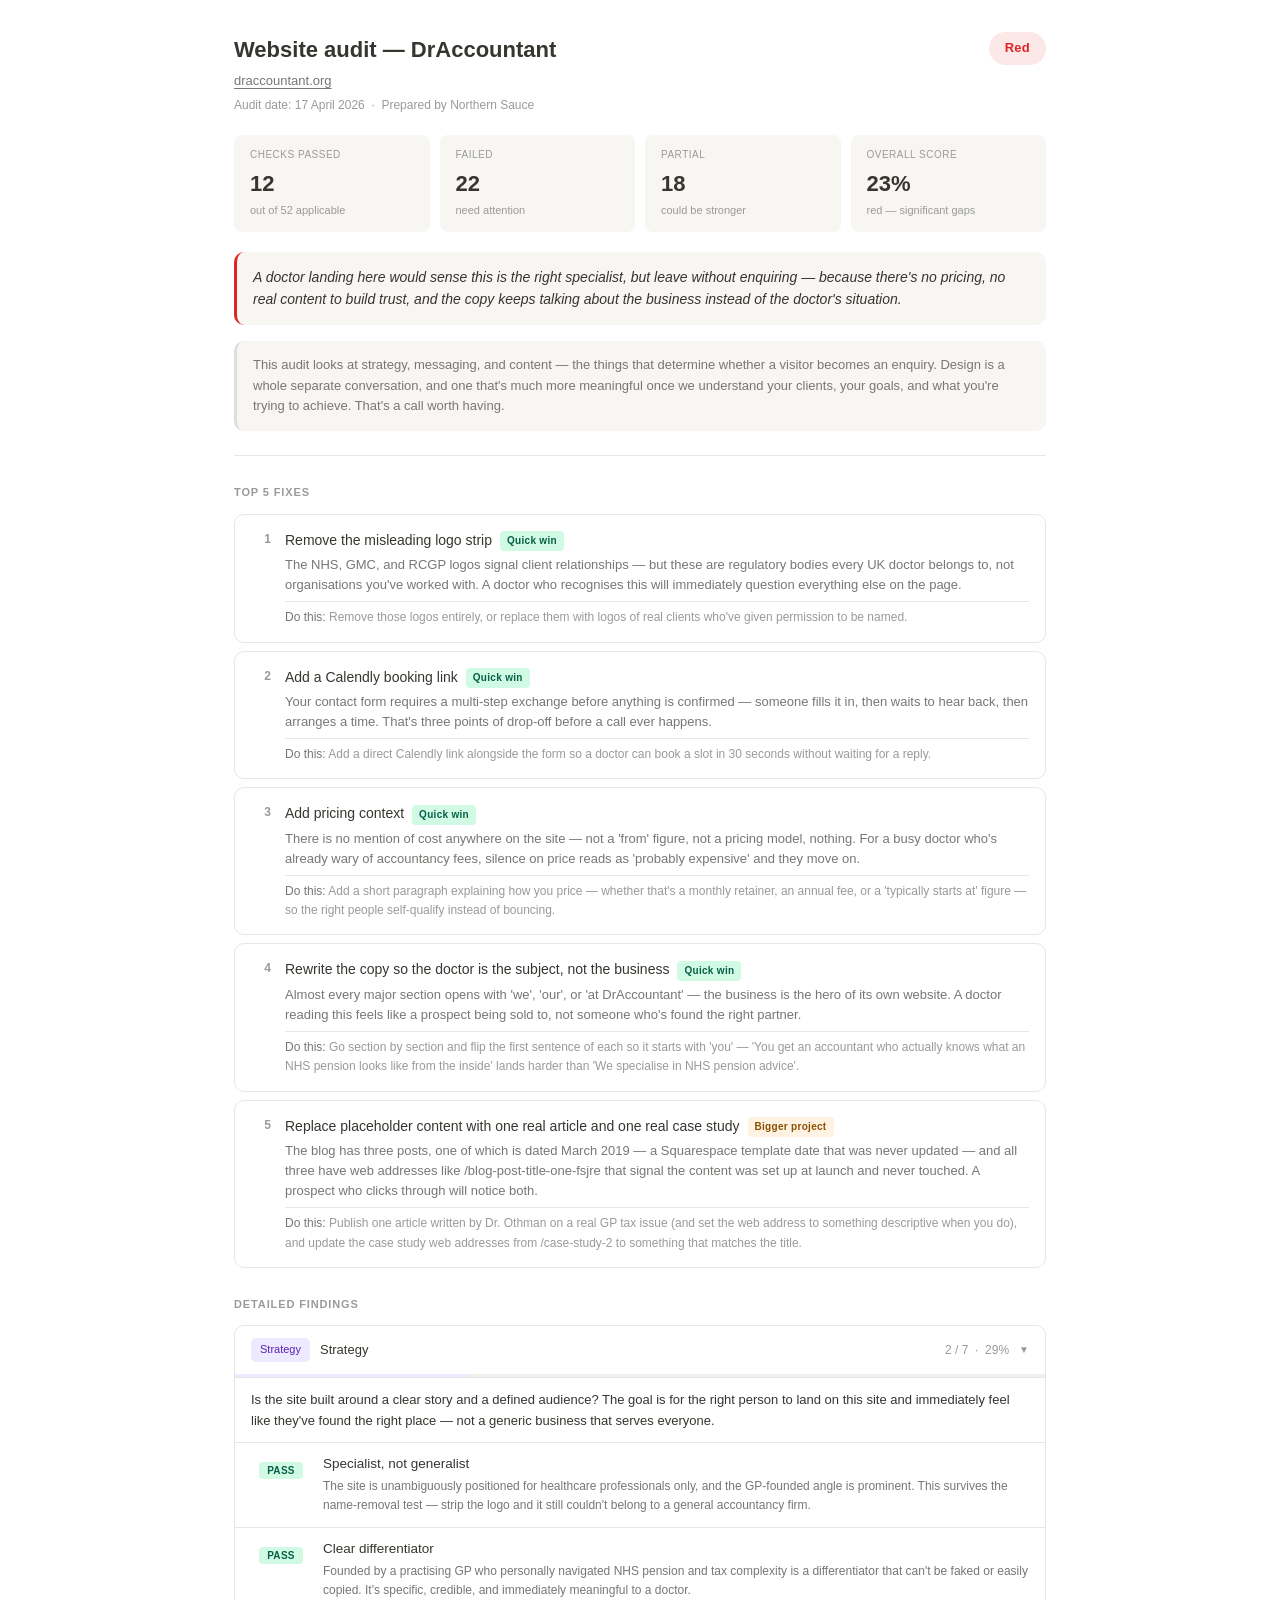
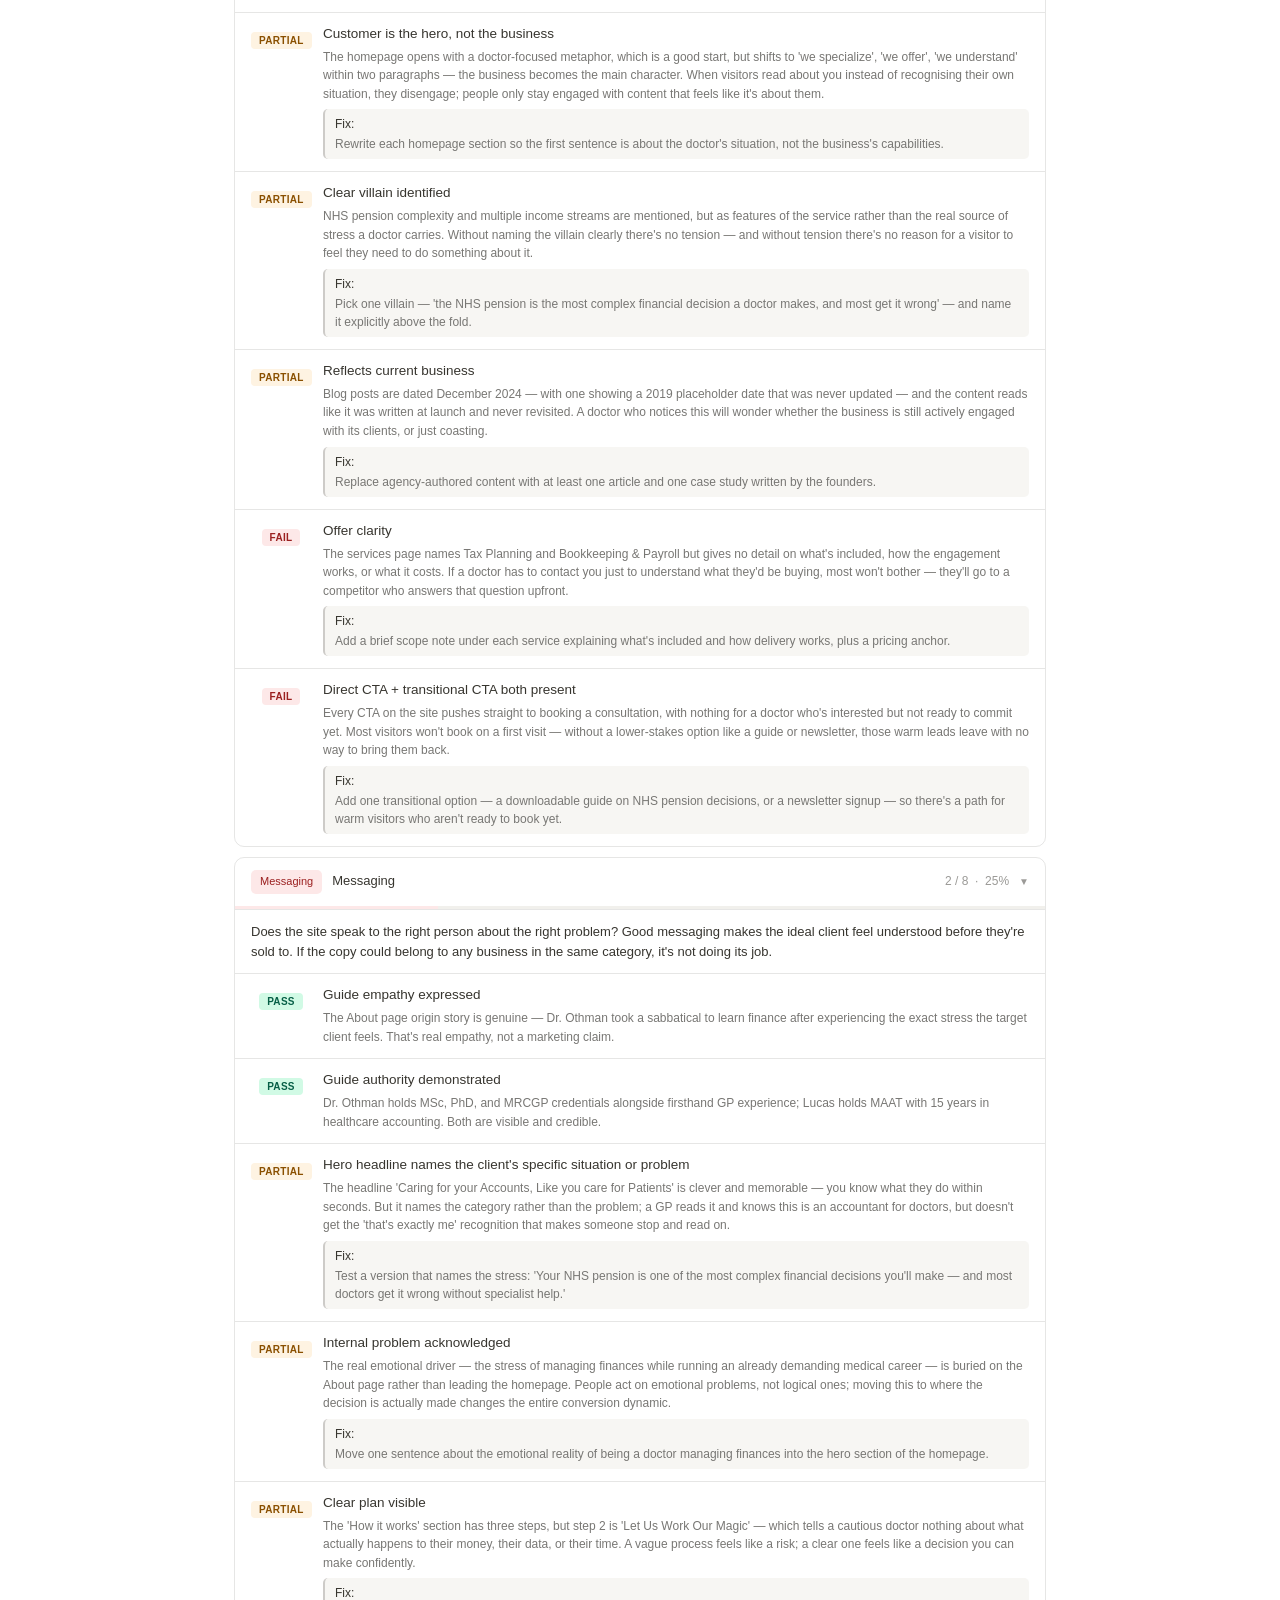
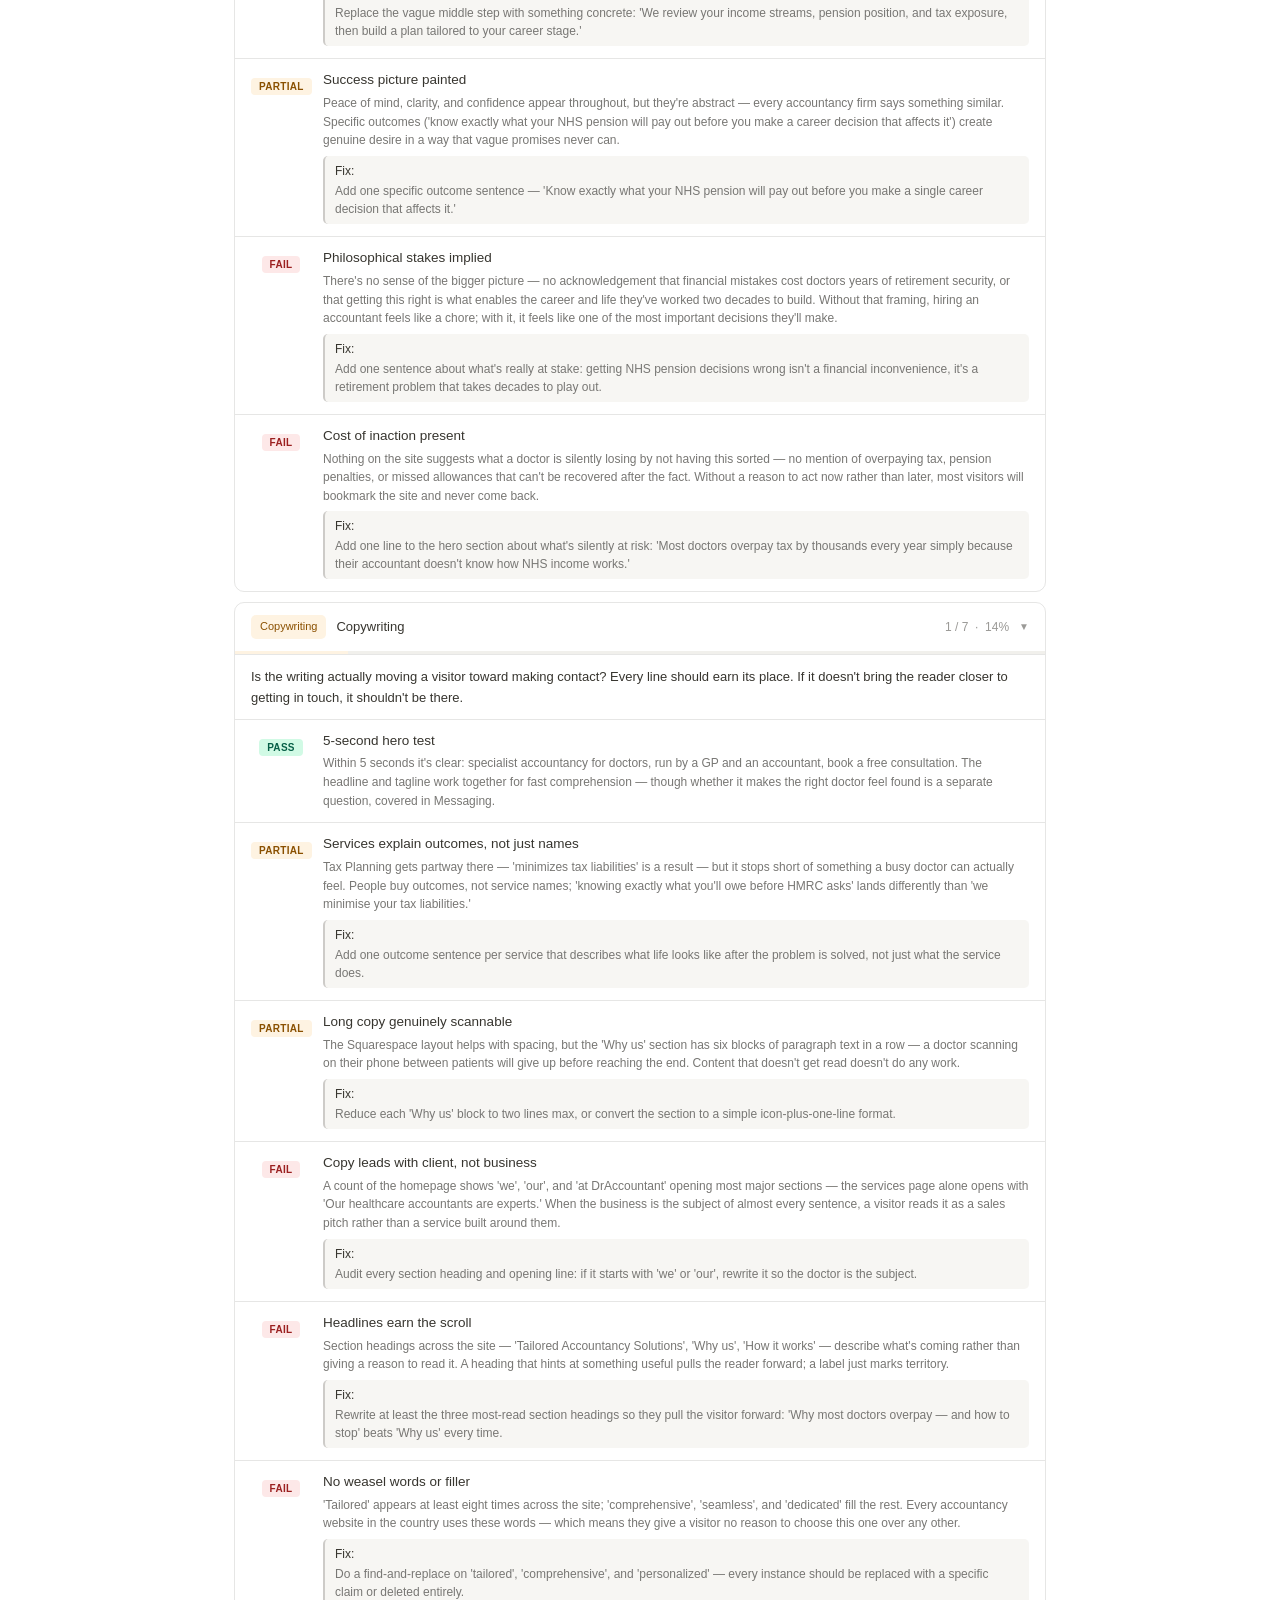
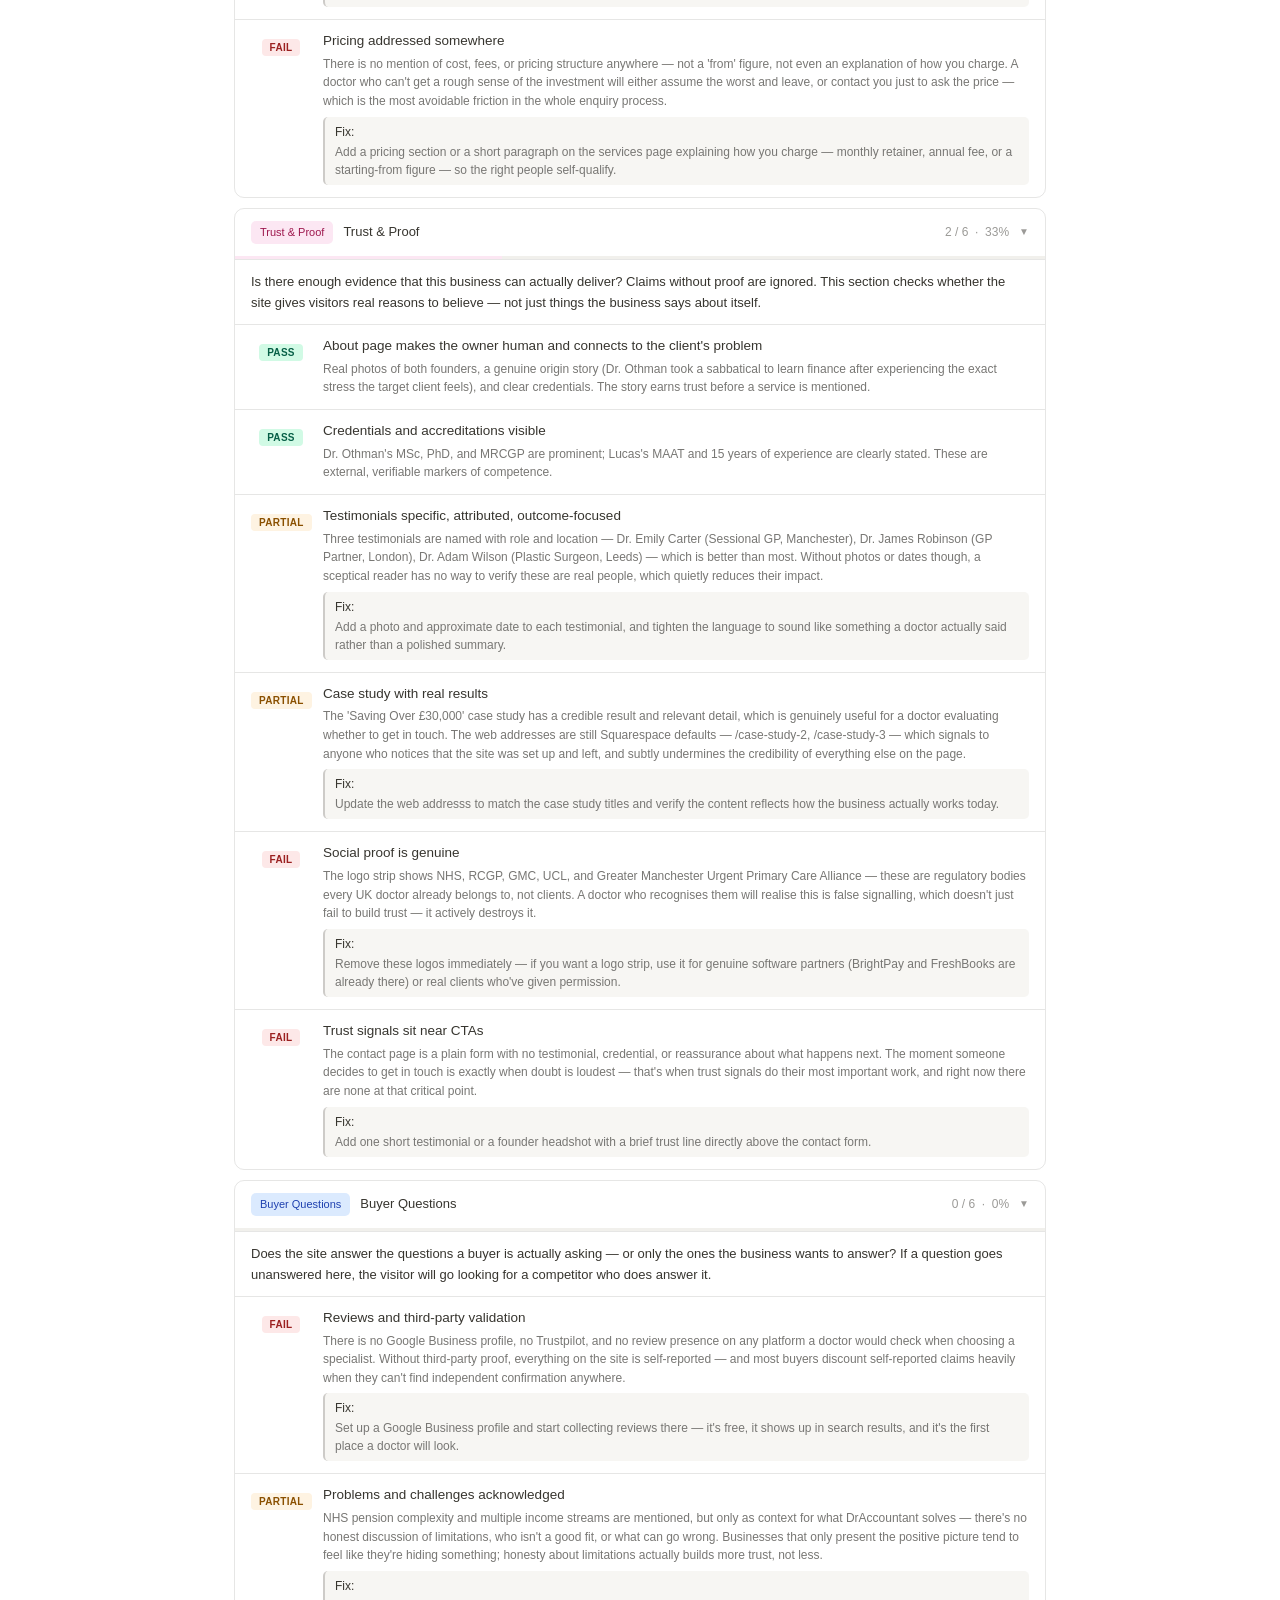
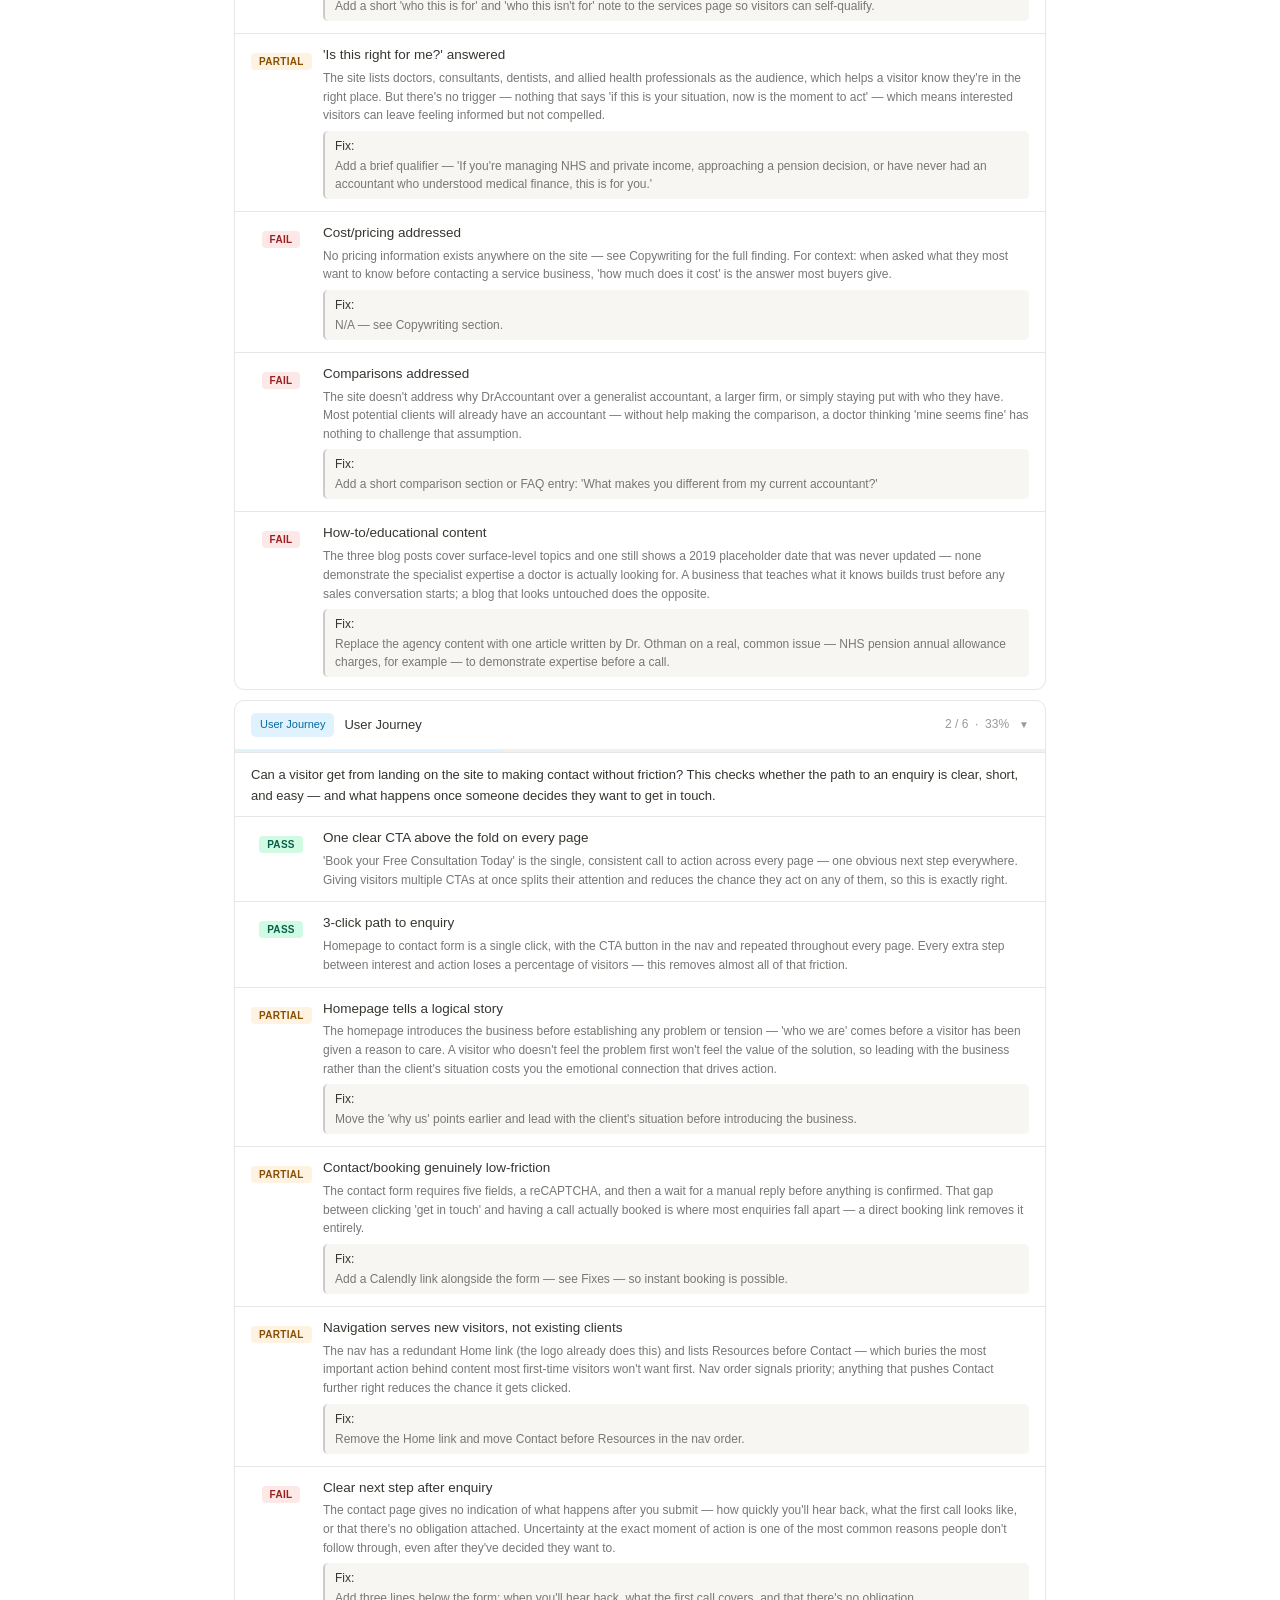
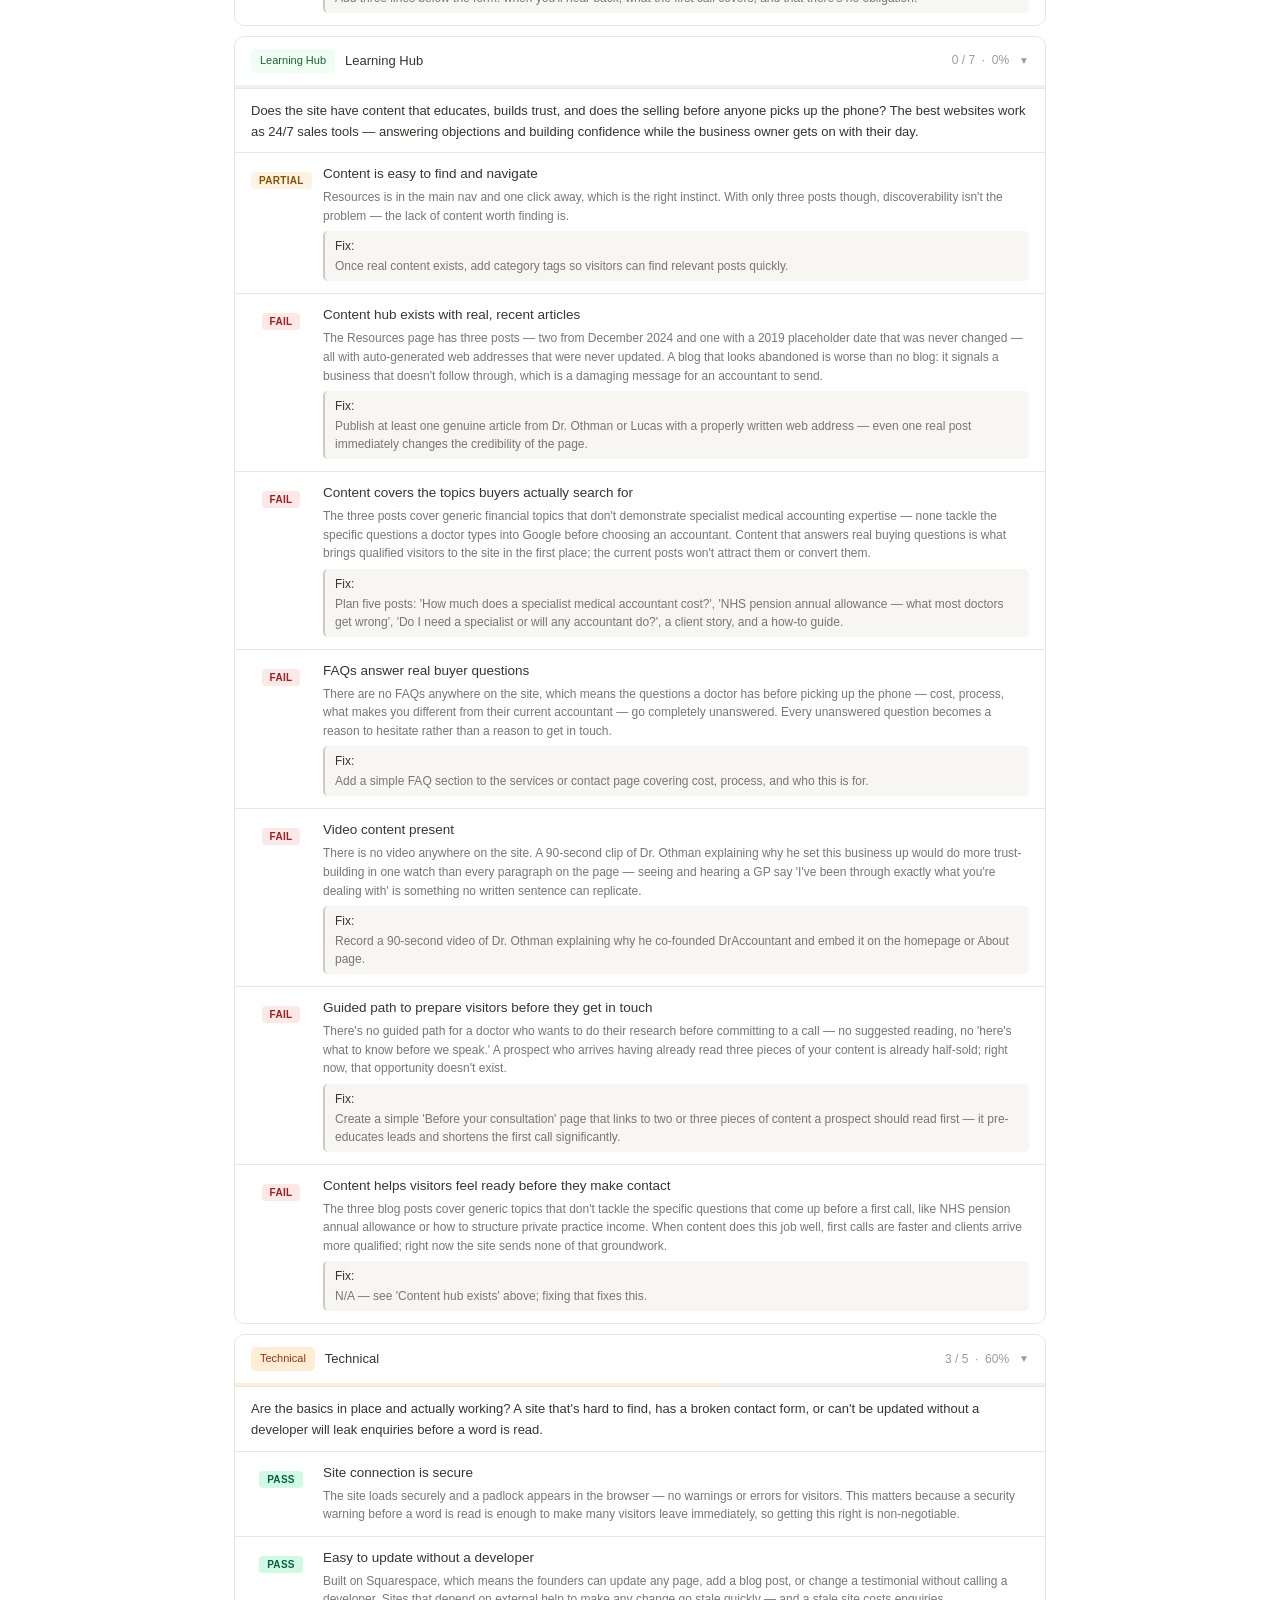
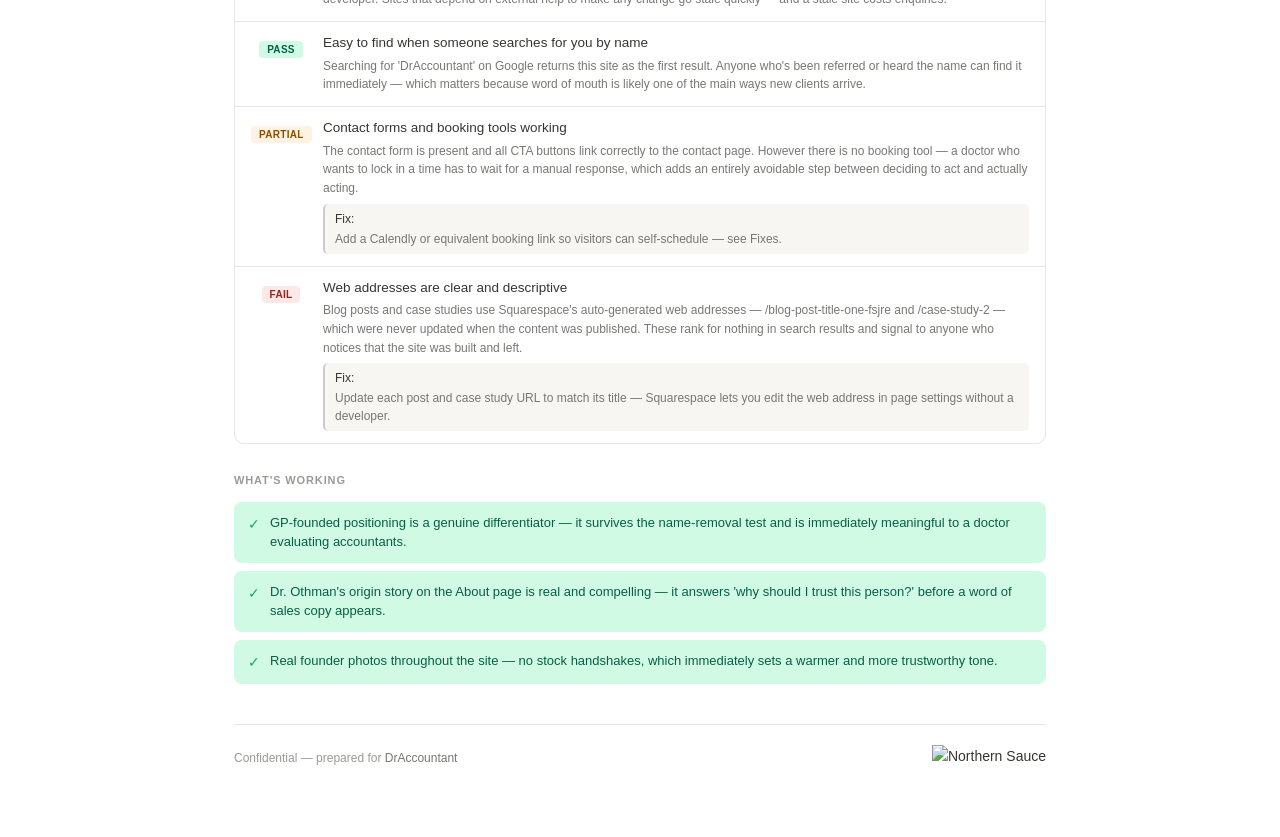
==== audits/dr-accountant-2026-04-17/report.html @ 25a368e6 "Update audit: DrAccountant — all findings now explain observation + why it matters" ====
<!DOCTYPE html>
<html lang="en">
<head>
<meta charset="UTF-8">
<meta name="viewport" content="width=device-width, initial-scale=1.0">
<title>Website audit — DrAccountant</title>
<link rel="stylesheet" href="../../assets/report.css">
</head>
<body>

<div class="report-header">
  <div class="report-meta">
    <div class="report-title-block">
      <h1>Website audit — DrAccountant</h1>
      <div class="report-url"><a href="https://draccountant.org" target="_blank">draccountant.org</a></div>
      <div class="report-date">Audit date: 17 April 2026 &nbsp;·&nbsp; Prepared by Northern Sauce</div>
    </div>
    <div class="rag-block">
      <span class="rag-pill rag-red">Red</span>
    </div>
  </div>
  <div class="score-row">
    <div class="score-card">
      <div class="score-label">Checks passed</div>
      <div class="score-val">12</div>
      <div class="score-sub">out of 52 applicable</div>
    </div>
    <div class="score-card">
      <div class="score-label">Failed</div>
      <div class="score-val">22</div>
      <div class="score-sub">need attention</div>
    </div>
    <div class="score-card">
      <div class="score-label">Partial</div>
      <div class="score-val">18</div>
      <div class="score-sub">could be stronger</div>
    </div>
    <div class="score-card">
      <div class="score-label">Overall score</div>
      <div class="score-val">23%</div>
      <div class="score-sub">red — significant gaps</div>
    </div>
  </div>
  <div class="verdict-block red">
    A doctor landing here would sense this is the right specialist, but leave without enquiring — because there's no pricing, no real content to build trust, and the copy keeps talking about the business instead of the doctor's situation.
  </div>
  <div class="scope-note">
    This audit looks at strategy, messaging, and content — the things that determine whether a visitor becomes an enquiry. Design is a whole separate conversation, and one that's much more meaningful once we understand your clients, your goals, and what you're trying to achieve. That's a call worth having.
  </div>
</div>

<div class="section-heading">Top 5 fixes</div>
<div class="fix-list">
  <div class="fix-item">
    <div class="fix-num">1</div>
    <div class="fix-body">
      <div class="fix-title">Remove the misleading logo strip<span class="fix-tag quick">Quick win</span></div>
      <div class="fix-detail">The NHS, GMC, and RCGP logos signal client relationships — but these are regulatory bodies every UK doctor belongs to, not organisations you've worked with. A doctor who recognises this will immediately question everything else on the page.</div>
      <div class="fix-action"><strong>Do this:</strong> Remove those logos entirely, or replace them with logos of real clients who've given permission to be named.</div>
    </div>
  </div>
  <div class="fix-item">
    <div class="fix-num">2</div>
    <div class="fix-body">
      <div class="fix-title">Add a Calendly booking link<span class="fix-tag quick">Quick win</span></div>
      <div class="fix-detail">Your contact form requires a multi-step exchange before anything is confirmed — someone fills it in, then waits to hear back, then arranges a time. That's three points of drop-off before a call ever happens.</div>
      <div class="fix-action"><strong>Do this:</strong> Add a direct Calendly link alongside the form so a doctor can book a slot in 30 seconds without waiting for a reply.</div>
    </div>
  </div>
  <div class="fix-item">
    <div class="fix-num">3</div>
    <div class="fix-body">
      <div class="fix-title">Add pricing context<span class="fix-tag quick">Quick win</span></div>
      <div class="fix-detail">There is no mention of cost anywhere on the site — not a 'from' figure, not a pricing model, nothing. For a busy doctor who's already wary of accountancy fees, silence on price reads as 'probably expensive' and they move on.</div>
      <div class="fix-action"><strong>Do this:</strong> Add a short paragraph explaining how you price — whether that's a monthly retainer, an annual fee, or a 'typically starts at' figure — so the right people self-qualify instead of bouncing.</div>
    </div>
  </div>
  <div class="fix-item">
    <div class="fix-num">4</div>
    <div class="fix-body">
      <div class="fix-title">Rewrite the copy so the doctor is the subject, not the business<span class="fix-tag quick">Quick win</span></div>
      <div class="fix-detail">Almost every major section opens with 'we', 'our', or 'at DrAccountant' — the business is the hero of its own website. A doctor reading this feels like a prospect being sold to, not someone who's found the right partner.</div>
      <div class="fix-action"><strong>Do this:</strong> Go section by section and flip the first sentence of each so it starts with 'you' — 'You get an accountant who actually knows what an NHS pension looks like from the inside' lands harder than 'We specialise in NHS pension advice'.</div>
    </div>
  </div>
  <div class="fix-item">
    <div class="fix-num">5</div>
    <div class="fix-body">
      <div class="fix-title">Replace placeholder content with one real article and one real case study<span class="fix-tag project">Bigger project</span></div>
      <div class="fix-detail">The blog has three posts, one of which is dated March 2019 — a Squarespace template date that was never updated — and all three have web addresses like /blog-post-title-one-fsjre that signal the content was set up at launch and never touched. A prospect who clicks through will notice both.</div>
      <div class="fix-action"><strong>Do this:</strong> Publish one article written by Dr. Othman on a real GP tax issue (and set the web address to something descriptive when you do), and update the case study web addresses from /case-study-2 to something that matches the title.</div>
    </div>
  </div>
</div>

<div class="section-heading">Detailed findings</div>

<div class="audit-section">
  <div class="audit-sec-head" onclick="toggleSec('s1')">
    <span class="sec-badge b-strategy">Strategy</span>
    <h2>Strategy</h2>
    <span class="sec-score">2 / 7 &nbsp;·&nbsp; 29%</span>
    <span class="chev" id="chev-s1">▼</span>
  </div>
  <div class="sec-prog-wrap"><div class="sec-prog-bar b-strategy" style="width:29%"></div></div>
  <div class="findings-list" id="body-s1">
  <div class="sec-desc">Is the site built around a clear story and a defined audience? The goal is for the right person to land on this site and immediately feel like they've found the right place — not a generic business that serves everyone.</div>
    <div class="finding">
      <div class="verdict-dot"><span class="verdict-tag v-pass">PASS</span></div>
      <div class="finding-body">
        <div class="finding-check">Specialist, not generalist</div>
        <div class="finding-note">The site is unambiguously positioned for healthcare professionals only, and the GP-founded angle is prominent. This survives the name-removal test — strip the logo and it still couldn't belong to a general accountancy firm.</div>
      </div>
    </div>
    <div class="finding">
      <div class="verdict-dot"><span class="verdict-tag v-pass">PASS</span></div>
      <div class="finding-body">
        <div class="finding-check">Clear differentiator</div>
        <div class="finding-note">Founded by a practising GP who personally navigated NHS pension and tax complexity is a differentiator that can't be faked or easily copied. It's specific, credible, and immediately meaningful to a doctor.</div>
      </div>
    </div>
    <div class="finding">
      <div class="verdict-dot"><span class="verdict-tag v-partial">PARTIAL</span></div>
      <div class="finding-body">
        <div class="finding-check">Customer is the hero, not the business</div>
        <div class="finding-note">The homepage opens with a doctor-focused metaphor, which is a good start, but shifts to 'we specialize', 'we offer', 'we understand' within two paragraphs — the business becomes the main character. When visitors read about you instead of recognising their own situation, they disengage; people only stay engaged with content that feels like it's about them.</div>
      <div class="finding-rec"><strong>Fix:</strong> Rewrite each homepage section so the first sentence is about the doctor's situation, not the business's capabilities.</div>
      </div>
    </div>
    <div class="finding">
      <div class="verdict-dot"><span class="verdict-tag v-partial">PARTIAL</span></div>
      <div class="finding-body">
        <div class="finding-check">Clear villain identified</div>
        <div class="finding-note">NHS pension complexity and multiple income streams are mentioned, but as features of the service rather than the real source of stress a doctor carries. Without naming the villain clearly there's no tension — and without tension there's no reason for a visitor to feel they need to do something about it.</div>
      <div class="finding-rec"><strong>Fix:</strong> Pick one villain — 'the NHS pension is the most complex financial decision a doctor makes, and most get it wrong' — and name it explicitly above the fold.</div>
      </div>
    </div>
    <div class="finding">
      <div class="verdict-dot"><span class="verdict-tag v-partial">PARTIAL</span></div>
      <div class="finding-body">
        <div class="finding-check">Reflects current business</div>
        <div class="finding-note">Blog posts are dated December 2024 — with one showing a 2019 placeholder date that was never updated — and the content reads like it was written at launch and never revisited. A doctor who notices this will wonder whether the business is still actively engaged with its clients, or just coasting.</div>
      <div class="finding-rec"><strong>Fix:</strong> Replace agency-authored content with at least one article and one case study written by the founders.</div>
      </div>
    </div>
    <div class="finding">
      <div class="verdict-dot"><span class="verdict-tag v-fail">FAIL</span></div>
      <div class="finding-body">
        <div class="finding-check">Offer clarity</div>
        <div class="finding-note">The services page names Tax Planning and Bookkeeping &amp; Payroll but gives no detail on what's included, how the engagement works, or what it costs. If a doctor has to contact you just to understand what they'd be buying, most won't bother — they'll go to a competitor who answers that question upfront.</div>
      <div class="finding-rec"><strong>Fix:</strong> Add a brief scope note under each service explaining what's included and how delivery works, plus a pricing anchor.</div>
      </div>
    </div>
    <div class="finding">
      <div class="verdict-dot"><span class="verdict-tag v-fail">FAIL</span></div>
      <div class="finding-body">
        <div class="finding-check">Direct CTA + transitional CTA both present</div>
        <div class="finding-note">Every CTA on the site pushes straight to booking a consultation, with nothing for a doctor who's interested but not ready to commit yet. Most visitors won't book on a first visit — without a lower-stakes option like a guide or newsletter, those warm leads leave with no way to bring them back.</div>
      <div class="finding-rec"><strong>Fix:</strong> Add one transitional option — a downloadable guide on NHS pension decisions, or a newsletter signup — so there's a path for warm visitors who aren't ready to book yet.</div>
      </div>
    </div>
  </div>
</div>

<div class="audit-section">
  <div class="audit-sec-head" onclick="toggleSec('s2')">
    <span class="sec-badge b-messaging">Messaging</span>
    <h2>Messaging</h2>
    <span class="sec-score">2 / 8 &nbsp;·&nbsp; 25%</span>
    <span class="chev" id="chev-s2">▼</span>
  </div>
  <div class="sec-prog-wrap"><div class="sec-prog-bar b-messaging" style="width:25%"></div></div>
  <div class="findings-list" id="body-s2">
  <div class="sec-desc">Does the site speak to the right person about the right problem? Good messaging makes the ideal client feel understood before they're sold to. If the copy could belong to any business in the same category, it's not doing its job.</div>
    <div class="finding">
      <div class="verdict-dot"><span class="verdict-tag v-pass">PASS</span></div>
      <div class="finding-body">
        <div class="finding-check">Guide empathy expressed</div>
        <div class="finding-note">The About page origin story is genuine — Dr. Othman took a sabbatical to learn finance after experiencing the exact stress the target client feels. That's real empathy, not a marketing claim.</div>
      </div>
    </div>
    <div class="finding">
      <div class="verdict-dot"><span class="verdict-tag v-pass">PASS</span></div>
      <div class="finding-body">
        <div class="finding-check">Guide authority demonstrated</div>
        <div class="finding-note">Dr. Othman holds MSc, PhD, and MRCGP credentials alongside firsthand GP experience; Lucas holds MAAT with 15 years in healthcare accounting. Both are visible and credible.</div>
      </div>
    </div>
    <div class="finding">
      <div class="verdict-dot"><span class="verdict-tag v-partial">PARTIAL</span></div>
      <div class="finding-body">
        <div class="finding-check">Hero headline names the client's specific situation or problem</div>
        <div class="finding-note">The headline 'Caring for your Accounts, Like you care for Patients' is clever and memorable — you know what they do within seconds. But it names the category rather than the problem; a GP reads it and knows this is an accountant for doctors, but doesn't get the 'that's exactly me' recognition that makes someone stop and read on.</div>
      <div class="finding-rec"><strong>Fix:</strong> Test a version that names the stress: 'Your NHS pension is one of the most complex financial decisions you'll make — and most doctors get it wrong without specialist help.'</div>
      </div>
    </div>
    <div class="finding">
      <div class="verdict-dot"><span class="verdict-tag v-partial">PARTIAL</span></div>
      <div class="finding-body">
        <div class="finding-check">Internal problem acknowledged</div>
        <div class="finding-note">The real emotional driver — the stress of managing finances while running an already demanding medical career — is buried on the About page rather than leading the homepage. People act on emotional problems, not logical ones; moving this to where the decision is actually made changes the entire conversion dynamic.</div>
      <div class="finding-rec"><strong>Fix:</strong> Move one sentence about the emotional reality of being a doctor managing finances into the hero section of the homepage.</div>
      </div>
    </div>
    <div class="finding">
      <div class="verdict-dot"><span class="verdict-tag v-partial">PARTIAL</span></div>
      <div class="finding-body">
        <div class="finding-check">Clear plan visible</div>
        <div class="finding-note">The 'How it works' section has three steps, but step 2 is 'Let Us Work Our Magic' — which tells a cautious doctor nothing about what actually happens to their money, their data, or their time. A vague process feels like a risk; a clear one feels like a decision you can make confidently.</div>
      <div class="finding-rec"><strong>Fix:</strong> Replace the vague middle step with something concrete: 'We review your income streams, pension position, and tax exposure, then build a plan tailored to your career stage.'</div>
      </div>
    </div>
    <div class="finding">
      <div class="verdict-dot"><span class="verdict-tag v-partial">PARTIAL</span></div>
      <div class="finding-body">
        <div class="finding-check">Success picture painted</div>
        <div class="finding-note">Peace of mind, clarity, and confidence appear throughout, but they're abstract — every accountancy firm says something similar. Specific outcomes ('know exactly what your NHS pension will pay out before you make a career decision that affects it') create genuine desire in a way that vague promises never can.</div>
      <div class="finding-rec"><strong>Fix:</strong> Add one specific outcome sentence — 'Know exactly what your NHS pension will pay out before you make a single career decision that affects it.'</div>
      </div>
    </div>
    <div class="finding">
      <div class="verdict-dot"><span class="verdict-tag v-fail">FAIL</span></div>
      <div class="finding-body">
        <div class="finding-check">Philosophical stakes implied</div>
        <div class="finding-note">There's no sense of the bigger picture — no acknowledgement that financial mistakes cost doctors years of retirement security, or that getting this right is what enables the career and life they've worked two decades to build. Without that framing, hiring an accountant feels like a chore; with it, it feels like one of the most important decisions they'll make.</div>
      <div class="finding-rec"><strong>Fix:</strong> Add one sentence about what's really at stake: getting NHS pension decisions wrong isn't a financial inconvenience, it's a retirement problem that takes decades to play out.</div>
      </div>
    </div>
    <div class="finding">
      <div class="verdict-dot"><span class="verdict-tag v-fail">FAIL</span></div>
      <div class="finding-body">
        <div class="finding-check">Cost of inaction present</div>
        <div class="finding-note">Nothing on the site suggests what a doctor is silently losing by not having this sorted — no mention of overpaying tax, pension penalties, or missed allowances that can't be recovered after the fact. Without a reason to act now rather than later, most visitors will bookmark the site and never come back.</div>
      <div class="finding-rec"><strong>Fix:</strong> Add one line to the hero section about what's silently at risk: 'Most doctors overpay tax by thousands every year simply because their accountant doesn't know how NHS income works.'</div>
      </div>
    </div>
  </div>
</div>

<div class="audit-section">
  <div class="audit-sec-head" onclick="toggleSec('s3')">
    <span class="sec-badge b-copy">Copywriting</span>
    <h2>Copywriting</h2>
    <span class="sec-score">1 / 7 &nbsp;·&nbsp; 14%</span>
    <span class="chev" id="chev-s3">▼</span>
  </div>
  <div class="sec-prog-wrap"><div class="sec-prog-bar b-copy" style="width:14%"></div></div>
  <div class="findings-list" id="body-s3">
  <div class="sec-desc">Is the writing actually moving a visitor toward making contact? Every line should earn its place. If it doesn't bring the reader closer to getting in touch, it shouldn't be there.</div>
    <div class="finding">
      <div class="verdict-dot"><span class="verdict-tag v-pass">PASS</span></div>
      <div class="finding-body">
        <div class="finding-check">5-second hero test</div>
        <div class="finding-note">Within 5 seconds it's clear: specialist accountancy for doctors, run by a GP and an accountant, book a free consultation. The headline and tagline work together for fast comprehension — though whether it makes the right doctor feel found is a separate question, covered in Messaging.</div>
      </div>
    </div>
    <div class="finding">
      <div class="verdict-dot"><span class="verdict-tag v-partial">PARTIAL</span></div>
      <div class="finding-body">
        <div class="finding-check">Services explain outcomes, not just names</div>
        <div class="finding-note">Tax Planning gets partway there — 'minimizes tax liabilities' is a result — but it stops short of something a busy doctor can actually feel. People buy outcomes, not service names; 'knowing exactly what you'll owe before HMRC asks' lands differently than 'we minimise your tax liabilities.'</div>
      <div class="finding-rec"><strong>Fix:</strong> Add one outcome sentence per service that describes what life looks like after the problem is solved, not just what the service does.</div>
      </div>
    </div>
    <div class="finding">
      <div class="verdict-dot"><span class="verdict-tag v-partial">PARTIAL</span></div>
      <div class="finding-body">
        <div class="finding-check">Long copy genuinely scannable</div>
        <div class="finding-note">The Squarespace layout helps with spacing, but the 'Why us' section has six blocks of paragraph text in a row — a doctor scanning on their phone between patients will give up before reaching the end. Content that doesn't get read doesn't do any work.</div>
      <div class="finding-rec"><strong>Fix:</strong> Reduce each 'Why us' block to two lines max, or convert the section to a simple icon-plus-one-line format.</div>
      </div>
    </div>
    <div class="finding">
      <div class="verdict-dot"><span class="verdict-tag v-fail">FAIL</span></div>
      <div class="finding-body">
        <div class="finding-check">Copy leads with client, not business</div>
        <div class="finding-note">A count of the homepage shows 'we', 'our', and 'at DrAccountant' opening most major sections — the services page alone opens with 'Our healthcare accountants are experts.' When the business is the subject of almost every sentence, a visitor reads it as a sales pitch rather than a service built around them.</div>
      <div class="finding-rec"><strong>Fix:</strong> Audit every section heading and opening line: if it starts with 'we' or 'our', rewrite it so the doctor is the subject.</div>
      </div>
    </div>
    <div class="finding">
      <div class="verdict-dot"><span class="verdict-tag v-fail">FAIL</span></div>
      <div class="finding-body">
        <div class="finding-check">Headlines earn the scroll</div>
        <div class="finding-note">Section headings across the site — 'Tailored Accountancy Solutions', 'Why us', 'How it works' — describe what's coming rather than giving a reason to read it. A heading that hints at something useful pulls the reader forward; a label just marks territory.</div>
      <div class="finding-rec"><strong>Fix:</strong> Rewrite at least the three most-read section headings so they pull the visitor forward: 'Why most doctors overpay — and how to stop' beats 'Why us' every time.</div>
      </div>
    </div>
    <div class="finding">
      <div class="verdict-dot"><span class="verdict-tag v-fail">FAIL</span></div>
      <div class="finding-body">
        <div class="finding-check">No weasel words or filler</div>
        <div class="finding-note">'Tailored' appears at least eight times across the site; 'comprehensive', 'seamless', and 'dedicated' fill the rest. Every accountancy website in the country uses these words — which means they give a visitor no reason to choose this one over any other.</div>
      <div class="finding-rec"><strong>Fix:</strong> Do a find-and-replace on 'tailored', 'comprehensive', and 'personalized' — every instance should be replaced with a specific claim or deleted entirely.</div>
      </div>
    </div>
    <div class="finding">
      <div class="verdict-dot"><span class="verdict-tag v-fail">FAIL</span></div>
      <div class="finding-body">
        <div class="finding-check">Pricing addressed somewhere</div>
        <div class="finding-note">There is no mention of cost, fees, or pricing structure anywhere — not a 'from' figure, not even an explanation of how you charge. A doctor who can't get a rough sense of the investment will either assume the worst and leave, or contact you just to ask the price — which is the most avoidable friction in the whole enquiry process.</div>
      <div class="finding-rec"><strong>Fix:</strong> Add a pricing section or a short paragraph on the services page explaining how you charge — monthly retainer, annual fee, or a starting-from figure — so the right people self-qualify.</div>
      </div>
    </div>
  </div>
</div>

<div class="audit-section">
  <div class="audit-sec-head" onclick="toggleSec('s4')">
    <span class="sec-badge b-trust">Trust & Proof</span>
    <h2>Trust & Proof</h2>
    <span class="sec-score">2 / 6 &nbsp;·&nbsp; 33%</span>
    <span class="chev" id="chev-s4">▼</span>
  </div>
  <div class="sec-prog-wrap"><div class="sec-prog-bar b-trust" style="width:33%"></div></div>
  <div class="findings-list" id="body-s4">
  <div class="sec-desc">Is there enough evidence that this business can actually deliver? Claims without proof are ignored. This section checks whether the site gives visitors real reasons to believe — not just things the business says about itself.</div>
    <div class="finding">
      <div class="verdict-dot"><span class="verdict-tag v-pass">PASS</span></div>
      <div class="finding-body">
        <div class="finding-check">About page makes the owner human and connects to the client's problem</div>
        <div class="finding-note">Real photos of both founders, a genuine origin story (Dr. Othman took a sabbatical to learn finance after experiencing the exact stress the target client feels), and clear credentials. The story earns trust before a service is mentioned.</div>
      </div>
    </div>
    <div class="finding">
      <div class="verdict-dot"><span class="verdict-tag v-pass">PASS</span></div>
      <div class="finding-body">
        <div class="finding-check">Credentials and accreditations visible</div>
        <div class="finding-note">Dr. Othman's MSc, PhD, and MRCGP are prominent; Lucas's MAAT and 15 years of experience are clearly stated. These are external, verifiable markers of competence.</div>
      </div>
    </div>
    <div class="finding">
      <div class="verdict-dot"><span class="verdict-tag v-partial">PARTIAL</span></div>
      <div class="finding-body">
        <div class="finding-check">Testimonials specific, attributed, outcome-focused</div>
        <div class="finding-note">Three testimonials are named with role and location — Dr. Emily Carter (Sessional GP, Manchester), Dr. James Robinson (GP Partner, London), Dr. Adam Wilson (Plastic Surgeon, Leeds) — which is better than most. Without photos or dates though, a sceptical reader has no way to verify these are real people, which quietly reduces their impact.</div>
      <div class="finding-rec"><strong>Fix:</strong> Add a photo and approximate date to each testimonial, and tighten the language to sound like something a doctor actually said rather than a polished summary.</div>
      </div>
    </div>
    <div class="finding">
      <div class="verdict-dot"><span class="verdict-tag v-partial">PARTIAL</span></div>
      <div class="finding-body">
        <div class="finding-check">Case study with real results</div>
        <div class="finding-note">The 'Saving Over £30,000' case study has a credible result and relevant detail, which is genuinely useful for a doctor evaluating whether to get in touch. The web addresses are still Squarespace defaults — /case-study-2, /case-study-3 — which signals to anyone who notices that the site was set up and left, and subtly undermines the credibility of everything else on the page.</div>
      <div class="finding-rec"><strong>Fix:</strong> Update the web addresss to match the case study titles and verify the content reflects how the business actually works today.</div>
      </div>
    </div>
    <div class="finding">
      <div class="verdict-dot"><span class="verdict-tag v-fail">FAIL</span></div>
      <div class="finding-body">
        <div class="finding-check">Social proof is genuine</div>
        <div class="finding-note">The logo strip shows NHS, RCGP, GMC, UCL, and Greater Manchester Urgent Primary Care Alliance — these are regulatory bodies every UK doctor already belongs to, not clients. A doctor who recognises them will realise this is false signalling, which doesn't just fail to build trust — it actively destroys it.</div>
      <div class="finding-rec"><strong>Fix:</strong> Remove these logos immediately — if you want a logo strip, use it for genuine software partners (BrightPay and FreshBooks are already there) or real clients who've given permission.</div>
      </div>
    </div>
    <div class="finding">
      <div class="verdict-dot"><span class="verdict-tag v-fail">FAIL</span></div>
      <div class="finding-body">
        <div class="finding-check">Trust signals sit near CTAs</div>
        <div class="finding-note">The contact page is a plain form with no testimonial, credential, or reassurance about what happens next. The moment someone decides to get in touch is exactly when doubt is loudest — that's when trust signals do their most important work, and right now there are none at that critical point.</div>
      <div class="finding-rec"><strong>Fix:</strong> Add one short testimonial or a founder headshot with a brief trust line directly above the contact form.</div>
      </div>
    </div>
  </div>
</div>

<div class="audit-section">
  <div class="audit-sec-head" onclick="toggleSec('s5')">
    <span class="sec-badge b-buyer">Buyer Questions</span>
    <h2>Buyer Questions</h2>
    <span class="sec-score">0 / 6 &nbsp;·&nbsp; 0%</span>
    <span class="chev" id="chev-s5">▼</span>
  </div>
  <div class="sec-prog-wrap"><div class="sec-prog-bar b-buyer" style="width:0%"></div></div>
  <div class="findings-list" id="body-s5">
  <div class="sec-desc">Does the site answer the questions a buyer is actually asking — or only the ones the business wants to answer? If a question goes unanswered here, the visitor will go looking for a competitor who does answer it.</div>
    <div class="finding">
      <div class="verdict-dot"><span class="verdict-tag v-fail">FAIL</span></div>
      <div class="finding-body">
        <div class="finding-check">Reviews and third-party validation</div>
        <div class="finding-note">There is no Google Business profile, no Trustpilot, and no review presence on any platform a doctor would check when choosing a specialist. Without third-party proof, everything on the site is self-reported — and most buyers discount self-reported claims heavily when they can't find independent confirmation anywhere.</div>
      <div class="finding-rec"><strong>Fix:</strong> Set up a Google Business profile and start collecting reviews there — it's free, it shows up in search results, and it's the first place a doctor will look.</div>
      </div>
    </div>
    <div class="finding">
      <div class="verdict-dot"><span class="verdict-tag v-partial">PARTIAL</span></div>
      <div class="finding-body">
        <div class="finding-check">Problems and challenges acknowledged</div>
        <div class="finding-note">NHS pension complexity and multiple income streams are mentioned, but only as context for what DrAccountant solves — there's no honest discussion of limitations, who isn't a good fit, or what can go wrong. Businesses that only present the positive picture tend to feel like they're hiding something; honesty about limitations actually builds more trust, not less.</div>
      <div class="finding-rec"><strong>Fix:</strong> Add a short 'who this is for' and 'who this isn't for' note to the services page so visitors can self-qualify.</div>
      </div>
    </div>
    <div class="finding">
      <div class="verdict-dot"><span class="verdict-tag v-partial">PARTIAL</span></div>
      <div class="finding-body">
        <div class="finding-check">'Is this right for me?' answered</div>
        <div class="finding-note">The site lists doctors, consultants, dentists, and allied health professionals as the audience, which helps a visitor know they're in the right place. But there's no trigger — nothing that says 'if this is your situation, now is the moment to act' — which means interested visitors can leave feeling informed but not compelled.</div>
      <div class="finding-rec"><strong>Fix:</strong> Add a brief qualifier — 'If you're managing NHS and private income, approaching a pension decision, or have never had an accountant who understood medical finance, this is for you.'</div>
      </div>
    </div>
    <div class="finding">
      <div class="verdict-dot"><span class="verdict-tag v-fail">FAIL</span></div>
      <div class="finding-body">
        <div class="finding-check">Cost/pricing addressed</div>
        <div class="finding-note">No pricing information exists anywhere on the site — see Copywriting for the full finding. For context: when asked what they most want to know before contacting a service business, 'how much does it cost' is the answer most buyers give.</div>
      <div class="finding-rec"><strong>Fix:</strong> N/A — see Copywriting section.</div>
      </div>
    </div>
    <div class="finding">
      <div class="verdict-dot"><span class="verdict-tag v-fail">FAIL</span></div>
      <div class="finding-body">
        <div class="finding-check">Comparisons addressed</div>
        <div class="finding-note">The site doesn't address why DrAccountant over a generalist accountant, a larger firm, or simply staying put with who they have. Most potential clients will already have an accountant — without help making the comparison, a doctor thinking 'mine seems fine' has nothing to challenge that assumption.</div>
      <div class="finding-rec"><strong>Fix:</strong> Add a short comparison section or FAQ entry: 'What makes you different from my current accountant?'</div>
      </div>
    </div>
    <div class="finding">
      <div class="verdict-dot"><span class="verdict-tag v-fail">FAIL</span></div>
      <div class="finding-body">
        <div class="finding-check">How-to/educational content</div>
        <div class="finding-note">The three blog posts cover surface-level topics and one still shows a 2019 placeholder date that was never updated — none demonstrate the specialist expertise a doctor is actually looking for. A business that teaches what it knows builds trust before any sales conversation starts; a blog that looks untouched does the opposite.</div>
      <div class="finding-rec"><strong>Fix:</strong> Replace the agency content with one article written by Dr. Othman on a real, common issue — NHS pension annual allowance charges, for example — to demonstrate expertise before a call.</div>
      </div>
    </div>
  </div>
</div>

<div class="audit-section">
  <div class="audit-sec-head" onclick="toggleSec('s6')">
    <span class="sec-badge b-journey">User Journey</span>
    <h2>User Journey</h2>
    <span class="sec-score">2 / 6 &nbsp;·&nbsp; 33%</span>
    <span class="chev" id="chev-s6">▼</span>
  </div>
  <div class="sec-prog-wrap"><div class="sec-prog-bar b-journey" style="width:33%"></div></div>
  <div class="findings-list" id="body-s6">
  <div class="sec-desc">Can a visitor get from landing on the site to making contact without friction? This checks whether the path to an enquiry is clear, short, and easy — and what happens once someone decides they want to get in touch.</div>
    <div class="finding">
      <div class="verdict-dot"><span class="verdict-tag v-pass">PASS</span></div>
      <div class="finding-body">
        <div class="finding-check">One clear CTA above the fold on every page</div>
        <div class="finding-note">'Book your Free Consultation Today' is the single, consistent call to action across every page — one obvious next step everywhere. Giving visitors multiple CTAs at once splits their attention and reduces the chance they act on any of them, so this is exactly right.</div>
      </div>
    </div>
    <div class="finding">
      <div class="verdict-dot"><span class="verdict-tag v-pass">PASS</span></div>
      <div class="finding-body">
        <div class="finding-check">3-click path to enquiry</div>
        <div class="finding-note">Homepage to contact form is a single click, with the CTA button in the nav and repeated throughout every page. Every extra step between interest and action loses a percentage of visitors — this removes almost all of that friction.</div>
      </div>
    </div>
    <div class="finding">
      <div class="verdict-dot"><span class="verdict-tag v-partial">PARTIAL</span></div>
      <div class="finding-body">
        <div class="finding-check">Homepage tells a logical story</div>
        <div class="finding-note">The homepage introduces the business before establishing any problem or tension — 'who we are' comes before a visitor has been given a reason to care. A visitor who doesn't feel the problem first won't feel the value of the solution, so leading with the business rather than the client's situation costs you the emotional connection that drives action.</div>
      <div class="finding-rec"><strong>Fix:</strong> Move the 'why us' points earlier and lead with the client's situation before introducing the business.</div>
      </div>
    </div>
    <div class="finding">
      <div class="verdict-dot"><span class="verdict-tag v-partial">PARTIAL</span></div>
      <div class="finding-body">
        <div class="finding-check">Contact/booking genuinely low-friction</div>
        <div class="finding-note">The contact form requires five fields, a reCAPTCHA, and then a wait for a manual reply before anything is confirmed. That gap between clicking 'get in touch' and having a call actually booked is where most enquiries fall apart — a direct booking link removes it entirely.</div>
      <div class="finding-rec"><strong>Fix:</strong> Add a Calendly link alongside the form — see Fixes — so instant booking is possible.</div>
      </div>
    </div>
    <div class="finding">
      <div class="verdict-dot"><span class="verdict-tag v-partial">PARTIAL</span></div>
      <div class="finding-body">
        <div class="finding-check">Navigation serves new visitors, not existing clients</div>
        <div class="finding-note">The nav has a redundant Home link (the logo already does this) and lists Resources before Contact — which buries the most important action behind content most first-time visitors won't want first. Nav order signals priority; anything that pushes Contact further right reduces the chance it gets clicked.</div>
      <div class="finding-rec"><strong>Fix:</strong> Remove the Home link and move Contact before Resources in the nav order.</div>
      </div>
    </div>
    <div class="finding">
      <div class="verdict-dot"><span class="verdict-tag v-fail">FAIL</span></div>
      <div class="finding-body">
        <div class="finding-check">Clear next step after enquiry</div>
        <div class="finding-note">The contact page gives no indication of what happens after you submit — how quickly you'll hear back, what the first call looks like, or that there's no obligation attached. Uncertainty at the exact moment of action is one of the most common reasons people don't follow through, even after they've decided they want to.</div>
      <div class="finding-rec"><strong>Fix:</strong> Add three lines below the form: when you'll hear back, what the first call covers, and that there's no obligation.</div>
      </div>
    </div>
  </div>
</div>

<div class="audit-section">
  <div class="audit-sec-head" onclick="toggleSec('s7')">
    <span class="sec-badge b-hub">Learning Hub</span>
    <h2>Learning Hub</h2>
    <span class="sec-score">0 / 7 &nbsp;·&nbsp; 0%</span>
    <span class="chev" id="chev-s7">▼</span>
  </div>
  <div class="sec-prog-wrap"><div class="sec-prog-bar b-hub" style="width:0%"></div></div>
  <div class="findings-list" id="body-s7">
  <div class="sec-desc">Does the site have content that educates, builds trust, and does the selling before anyone picks up the phone? The best websites work as 24/7 sales tools — answering objections and building confidence while the business owner gets on with their day.</div>
    <div class="finding">
      <div class="verdict-dot"><span class="verdict-tag v-partial">PARTIAL</span></div>
      <div class="finding-body">
        <div class="finding-check">Content is easy to find and navigate</div>
        <div class="finding-note">Resources is in the main nav and one click away, which is the right instinct. With only three posts though, discoverability isn't the problem — the lack of content worth finding is.</div>
      <div class="finding-rec"><strong>Fix:</strong> Once real content exists, add category tags so visitors can find relevant posts quickly.</div>
      </div>
    </div>
    <div class="finding">
      <div class="verdict-dot"><span class="verdict-tag v-fail">FAIL</span></div>
      <div class="finding-body">
        <div class="finding-check">Content hub exists with real, recent articles</div>
        <div class="finding-note">The Resources page has three posts — two from December 2024 and one with a 2019 placeholder date that was never changed — all with auto-generated web addresses that were never updated. A blog that looks abandoned is worse than no blog: it signals a business that doesn't follow through, which is a damaging message for an accountant to send.</div>
      <div class="finding-rec"><strong>Fix:</strong> Publish at least one genuine article from Dr. Othman or Lucas with a properly written web address — even one real post immediately changes the credibility of the page.</div>
      </div>
    </div>
    <div class="finding">
      <div class="verdict-dot"><span class="verdict-tag v-fail">FAIL</span></div>
      <div class="finding-body">
        <div class="finding-check">Content covers the topics buyers actually search for</div>
        <div class="finding-note">The three posts cover generic financial topics that don't demonstrate specialist medical accounting expertise — none tackle the specific questions a doctor types into Google before choosing an accountant. Content that answers real buying questions is what brings qualified visitors to the site in the first place; the current posts won't attract them or convert them.</div>
      <div class="finding-rec"><strong>Fix:</strong> Plan five posts: 'How much does a specialist medical accountant cost?', 'NHS pension annual allowance — what most doctors get wrong', 'Do I need a specialist or will any accountant do?', a client story, and a how-to guide.</div>
      </div>
    </div>
    <div class="finding">
      <div class="verdict-dot"><span class="verdict-tag v-fail">FAIL</span></div>
      <div class="finding-body">
        <div class="finding-check">FAQs answer real buyer questions</div>
        <div class="finding-note">There are no FAQs anywhere on the site, which means the questions a doctor has before picking up the phone — cost, process, what makes you different from their current accountant — go completely unanswered. Every unanswered question becomes a reason to hesitate rather than a reason to get in touch.</div>
      <div class="finding-rec"><strong>Fix:</strong> Add a simple FAQ section to the services or contact page covering cost, process, and who this is for.</div>
      </div>
    </div>
    <div class="finding">
      <div class="verdict-dot"><span class="verdict-tag v-fail">FAIL</span></div>
      <div class="finding-body">
        <div class="finding-check">Video content present</div>
        <div class="finding-note">There is no video anywhere on the site. A 90-second clip of Dr. Othman explaining why he set this business up would do more trust-building in one watch than every paragraph on the page — seeing and hearing a GP say 'I've been through exactly what you're dealing with' is something no written sentence can replicate.</div>
      <div class="finding-rec"><strong>Fix:</strong> Record a 90-second video of Dr. Othman explaining why he co-founded DrAccountant and embed it on the homepage or About page.</div>
      </div>
    </div>
    <div class="finding">
      <div class="verdict-dot"><span class="verdict-tag v-fail">FAIL</span></div>
      <div class="finding-body">
        <div class="finding-check">Guided path to prepare visitors before they get in touch</div>
        <div class="finding-note">There's no guided path for a doctor who wants to do their research before committing to a call — no suggested reading, no 'here's what to know before we speak.' A prospect who arrives having already read three pieces of your content is already half-sold; right now, that opportunity doesn't exist.</div>
      <div class="finding-rec"><strong>Fix:</strong> Create a simple 'Before your consultation' page that links to two or three pieces of content a prospect should read first — it pre-educates leads and shortens the first call significantly.</div>
      </div>
    </div>
    <div class="finding">
      <div class="verdict-dot"><span class="verdict-tag v-fail">FAIL</span></div>
      <div class="finding-body">
        <div class="finding-check">Content helps visitors feel ready before they make contact</div>
        <div class="finding-note">The three blog posts cover generic topics that don't tackle the specific questions that come up before a first call, like NHS pension annual allowance or how to structure private practice income. When content does this job well, first calls are faster and clients arrive more qualified; right now the site sends none of that groundwork.</div>
      <div class="finding-rec"><strong>Fix:</strong> N/A — see 'Content hub exists' above; fixing that fixes this.</div>
      </div>
    </div>
  </div>
</div>

<div class="audit-section">
  <div class="audit-sec-head" onclick="toggleSec('s8')">
    <span class="sec-badge b-tech">Technical</span>
    <h2>Technical</h2>
    <span class="sec-score">3 / 5 &nbsp;·&nbsp; 60%</span>
    <span class="chev" id="chev-s8">▼</span>
  </div>
  <div class="sec-prog-wrap"><div class="sec-prog-bar b-tech" style="width:60%"></div></div>
  <div class="findings-list" id="body-s8">
  <div class="sec-desc">Are the basics in place and actually working? A site that's hard to find, has a broken contact form, or can't be updated without a developer will leak enquiries before a word is read.</div>
    <div class="finding">
      <div class="verdict-dot"><span class="verdict-tag v-pass">PASS</span></div>
      <div class="finding-body">
        <div class="finding-check">Site connection is secure</div>
        <div class="finding-note">The site loads securely and a padlock appears in the browser — no warnings or errors for visitors. This matters because a security warning before a word is read is enough to make many visitors leave immediately, so getting this right is non-negotiable.</div>
      </div>
    </div>
    <div class="finding">
      <div class="verdict-dot"><span class="verdict-tag v-pass">PASS</span></div>
      <div class="finding-body">
        <div class="finding-check">Easy to update without a developer</div>
        <div class="finding-note">Built on Squarespace, which means the founders can update any page, add a blog post, or change a testimonial without calling a developer. Sites that depend on external help to make any change go stale quickly — and a stale site costs enquiries.</div>
      </div>
    </div>
    <div class="finding">
      <div class="verdict-dot"><span class="verdict-tag v-pass">PASS</span></div>
      <div class="finding-body">
        <div class="finding-check">Easy to find when someone searches for you by name</div>
        <div class="finding-note">Searching for 'DrAccountant' on Google returns this site as the first result. Anyone who's been referred or heard the name can find it immediately — which matters because word of mouth is likely one of the main ways new clients arrive.</div>
      </div>
    </div>
    <div class="finding">
      <div class="verdict-dot"><span class="verdict-tag v-partial">PARTIAL</span></div>
      <div class="finding-body">
        <div class="finding-check">Contact forms and booking tools working</div>
        <div class="finding-note">The contact form is present and all CTA buttons link correctly to the contact page. However there is no booking tool — a doctor who wants to lock in a time has to wait for a manual response, which adds an entirely avoidable step between deciding to act and actually acting.</div>
      <div class="finding-rec"><strong>Fix:</strong> Add a Calendly or equivalent booking link so visitors can self-schedule — see Fixes.</div>
      </div>
    </div>
    <div class="finding">
      <div class="verdict-dot"><span class="verdict-tag v-fail">FAIL</span></div>
      <div class="finding-body">
        <div class="finding-check">Web addresses are clear and descriptive</div>
        <div class="finding-note">Blog posts and case studies use Squarespace's auto-generated web addresses — /blog-post-title-one-fsjre and /case-study-2 — which were never updated when the content was published. These rank for nothing in search results and signal to anyone who notices that the site was built and left.</div>
      <div class="finding-rec"><strong>Fix:</strong> Update each post and case study URL to match its title — Squarespace lets you edit the web address in page settings without a developer.</div>
      </div>
    </div>
  </div>
</div>

<div class="section-heading">What's working</div>
<div class="positives-list">
  <div class="positive-item"><span class="positive-dot">✓</span> GP-founded positioning is a genuine differentiator — it survives the name-removal test and is immediately meaningful to a doctor evaluating accountants.</div>
  <div class="positive-item"><span class="positive-dot">✓</span> Dr. Othman's origin story on the About page is real and compelling — it answers 'why should I trust this person?' before a word of sales copy appears.</div>
  <div class="positive-item"><span class="positive-dot">✓</span> Real founder photos throughout the site — no stock handshakes, which immediately sets a warmer and more trustworthy tone.</div>
</div>

<div class="report-footer">
  <div class="footer-brand">Confidential &mdash; prepared for <strong>DrAccountant</strong></div>
  <img src="https://northernsauce.uk/wp-content/uploads/2026/04/Ns-EmblemDark.png" alt="Northern Sauce" height="28">
</div>

<script>
function toggleSec(id) {
  const body = document.getElementById('body-'+id);
  const chev = document.getElementById('chev-'+id);
  const isOpen = !body.style.display || body.style.display !== 'none';
  body.style.display = isOpen ? 'none' : 'block';
  chev.classList.toggle('open', !isOpen);
}
</script>
</body>
</html>
---- assets/report.css ----
*, *::before, *::after { box-sizing: border-box; margin: 0; padding: 0; }
:root {
  --bg: #ffffff; --bg-sec: #f7f6f3; --bg-ter: #f1f0ec;
  --border: rgba(55,53,47,0.12); --border-med: rgba(55,53,47,0.22);
  --text: #37352f; --text-sec: #787774; --text-ter: #9b9a97;
  --radius: 8px; --radius-lg: 10px;
  --font: 'DM Sans', -apple-system, BlinkMacSystemFont, sans-serif;
  --pass: #1D9E75; --pass-bg: #d1fae5; --pass-text: #065f46;
  --partial: #d97706; --partial-bg: #fef3e2; --partial-text: #8a5000;
  --fail: #dc2626; --fail-bg: #fde8e8; --fail-text: #9b2020;
  --red-rag: #dc2626; --red-rag-bg: #fde8e8;
  --amber-rag: #d97706; --amber-rag-bg: #fef3e2;
  --green-rag: #1D9E75; --green-rag-bg: #d1fae5;
}
@import url('https://fonts.googleapis.com/css2?family=DM+Sans:wght@400;500;600&display=swap');
body { font-family: var(--font); background: var(--bg); color: var(--text); font-size: 14px; line-height: 1.6; padding: 32px 24px 64px; max-width: 860px; margin: 0 auto; }
.report-header { border-bottom: 1px solid var(--border); padding-bottom: 24px; margin-bottom: 28px; }
.report-meta { display: flex; align-items: flex-start; justify-content: space-between; gap: 16px; flex-wrap: wrap; margin-bottom: 20px; }
.report-title-block h1 { font-size: 22px; font-weight: 600; color: var(--text); margin-bottom: 4px; }
.report-url { font-size: 13px; color: var(--text-sec); }
.report-url a { color: var(--text-sec); text-decoration: underline; text-underline-offset: 3px; }
.report-date { font-size: 12px; color: var(--text-ter); margin-top: 4px; }
.rag-block { display: flex; align-items: center; gap: 10px; flex-shrink: 0; }
.rag-pill { font-size: 13px; font-weight: 600; padding: 6px 16px; border-radius: 100px; letter-spacing: 0.02em; }
.rag-red { background: var(--red-rag-bg); color: var(--red-rag); }
.rag-amber { background: var(--amber-rag-bg); color: var(--amber-rag); }
.rag-green { background: var(--green-rag-bg); color: var(--green-rag); }
.score-row { display: flex; gap: 10px; flex-wrap: wrap; }
.score-card { background: var(--bg-sec); border-radius: var(--radius); padding: 12px 16px; flex: 1; min-width: 100px; }
.score-label { font-size: 10px; color: var(--text-ter); text-transform: uppercase; letter-spacing: 0.05em; margin-bottom: 3px; }
.score-val { font-size: 22px; font-weight: 600; color: var(--text); }
.score-sub { font-size: 11px; color: var(--text-ter); margin-top: 1px; }
.verdict-block { background: var(--bg-sec); border-radius: var(--radius-lg); border-left: 3px solid var(--border-med); padding: 14px 16px; margin-top: 20px; font-size: 14px; color: var(--text); font-style: italic; }
.verdict-block.red { border-left-color: var(--red-rag); }
.verdict-block.amber { border-left-color: var(--amber-rag); }
.verdict-block.green { border-left-color: var(--green-rag); }
.scope-note { background: var(--bg-sec); border-radius: var(--radius-lg); padding: 14px 16px; margin-top: 16px; font-size: 13px; color: var(--text-sec); line-height: 1.6; border-left: 3px solid var(--border); }
.section-heading { font-size: 11px; font-weight: 600; text-transform: uppercase; letter-spacing: 0.08em; color: var(--text-ter); margin: 28px 0 12px; }
.fix-list { display: flex; flex-direction: column; gap: 8px; margin-bottom: 28px; }
.fix-item { border: 1px solid var(--border); border-radius: var(--radius-lg); padding: 14px 16px; display: flex; gap: 14px; align-items: flex-start; }
.fix-num { font-size: 12px; font-weight: 600; color: var(--text-ter); flex-shrink: 0; width: 20px; text-align: right; padding-top: 1px; }
.fix-body { flex: 1; }
.fix-title { font-size: 14px; font-weight: 500; color: var(--text); margin-bottom: 4px; }
.fix-detail { font-size: 13px; color: var(--text-sec); line-height: 1.55; }
.fix-action { font-size: 12px; color: var(--text-ter); margin-top: 6px; padding-top: 6px; border-top: 1px solid var(--border); }
.fix-action strong { color: var(--text-sec); font-weight: 500; }
.fix-tag { display: inline-block; font-size: 10px; font-weight: 600; padding: 2px 7px; border-radius: 4px; letter-spacing: 0.03em; margin-left: 8px; vertical-align: middle; }
.fix-tag.quick { background: var(--pass-bg); color: var(--pass-text); }
.fix-tag.project { background: var(--partial-bg); color: var(--partial-text); }
.audit-section { border: 1px solid var(--border); border-radius: var(--radius-lg); margin-bottom: 10px; overflow: hidden; }
.audit-sec-head { display: flex; align-items: center; gap: 10px; padding: 12px 16px; cursor: pointer; user-select: none; transition: background 0.1s; }
.audit-sec-head:hover { background: var(--bg-sec); }
.audit-sec-head h2 { font-size: 13px; font-weight: 500; color: var(--text); flex: 1; }
.sec-badge { font-size: 11px; font-weight: 500; padding: 3px 9px; border-radius: 5px; white-space: nowrap; }
.sec-score { font-size: 12px; color: var(--text-ter); white-space: nowrap; margin-left: auto; }
.chev { font-size: 10px; color: var(--text-ter); transition: transform 0.2s; }
.chev.open { transform: rotate(180deg); }
.sec-prog-wrap { height: 3px; background: var(--bg-ter); }
.sec-prog-bar { height: 3px; transition: width 0.3s; }
.findings-list { border-top: 1px solid var(--border); }
.sec-desc { padding: 12px 16px 10px; font-size: 13px; color: var(--text-muted); border-bottom: 1px solid var(--border); line-height: 1.6; }
.finding { display: flex; align-items: flex-start; gap: 12px; padding: 12px 16px; border-bottom: 1px solid var(--border); }
.finding:last-child { border-bottom: none; }
.verdict-dot { flex-shrink: 0; margin-top: 3px; width: 60px; text-align: center; }
.verdict-tag { font-size: 10px; font-weight: 600; padding: 3px 8px; border-radius: 4px; letter-spacing: 0.03em; }
.v-pass { background: var(--pass-bg); color: var(--pass-text); }
.v-partial { background: var(--partial-bg); color: var(--partial-text); }
.v-fail { background: var(--fail-bg); color: var(--fail-text); }
.v-na { background: var(--bg-ter); color: var(--text-ter); }
.finding-body { flex: 1; }
.finding-check { font-size: 13.5px; font-weight: 500; color: var(--text); margin-bottom: 4px; line-height: 1.4; }
.finding-note { font-size: 12px; color: var(--text-sec); line-height: 1.55; }
.finding-rec { font-size: 12px; color: var(--text-sec); margin-top: 6px; padding: 6px 10px; background: var(--bg-sec); border-radius: 5px; border-left: 2px solid var(--border-med); line-height: 1.5; }
.finding-rec strong { color: var(--text); font-weight: 500; display: block; margin-bottom: 2px; }
.positives-list { display: flex; flex-direction: column; gap: 8px; margin-bottom: 28px; }
.positive-item { display: flex; gap: 10px; align-items: flex-start; padding: 11px 14px; background: var(--pass-bg); border-radius: var(--radius); font-size: 13px; color: var(--pass-text); line-height: 1.5; }
.positive-dot { font-size: 14px; flex-shrink: 0; margin-top: 1px; color: var(--pass); }
.b-strategy { background: #ede9fe; color: #5b21b6; }
.b-messaging { background: #fde8e8; color: #9b2020; }
.b-copy { background: #fef3e2; color: #8a5000; }
.b-trust { background: #fce7f3; color: #9d174d; }
.b-buyer { background: #dbeafe; color: #1e40af; }
.b-journey { background: #e0f2fe; color: #0369a1; }
.b-hub { background: #f0fdf4; color: #166534; }
.b-tech { background: #ffedd5; color: #9a3412; }
.report-footer { margin-top: 40px; padding-top: 20px; border-top: 1px solid var(--border); display: flex; justify-content: space-between; align-items: center; flex-wrap: wrap; gap: 8px; }
.footer-brand { font-size: 12px; color: var(--text-ter); }
.footer-brand strong { color: var(--text-sec); font-weight: 500; }
@media (max-width: 560px) { body { padding: 20px 14px 48px; } .report-meta { flex-direction: column; } .score-card { min-width: 80px; } }
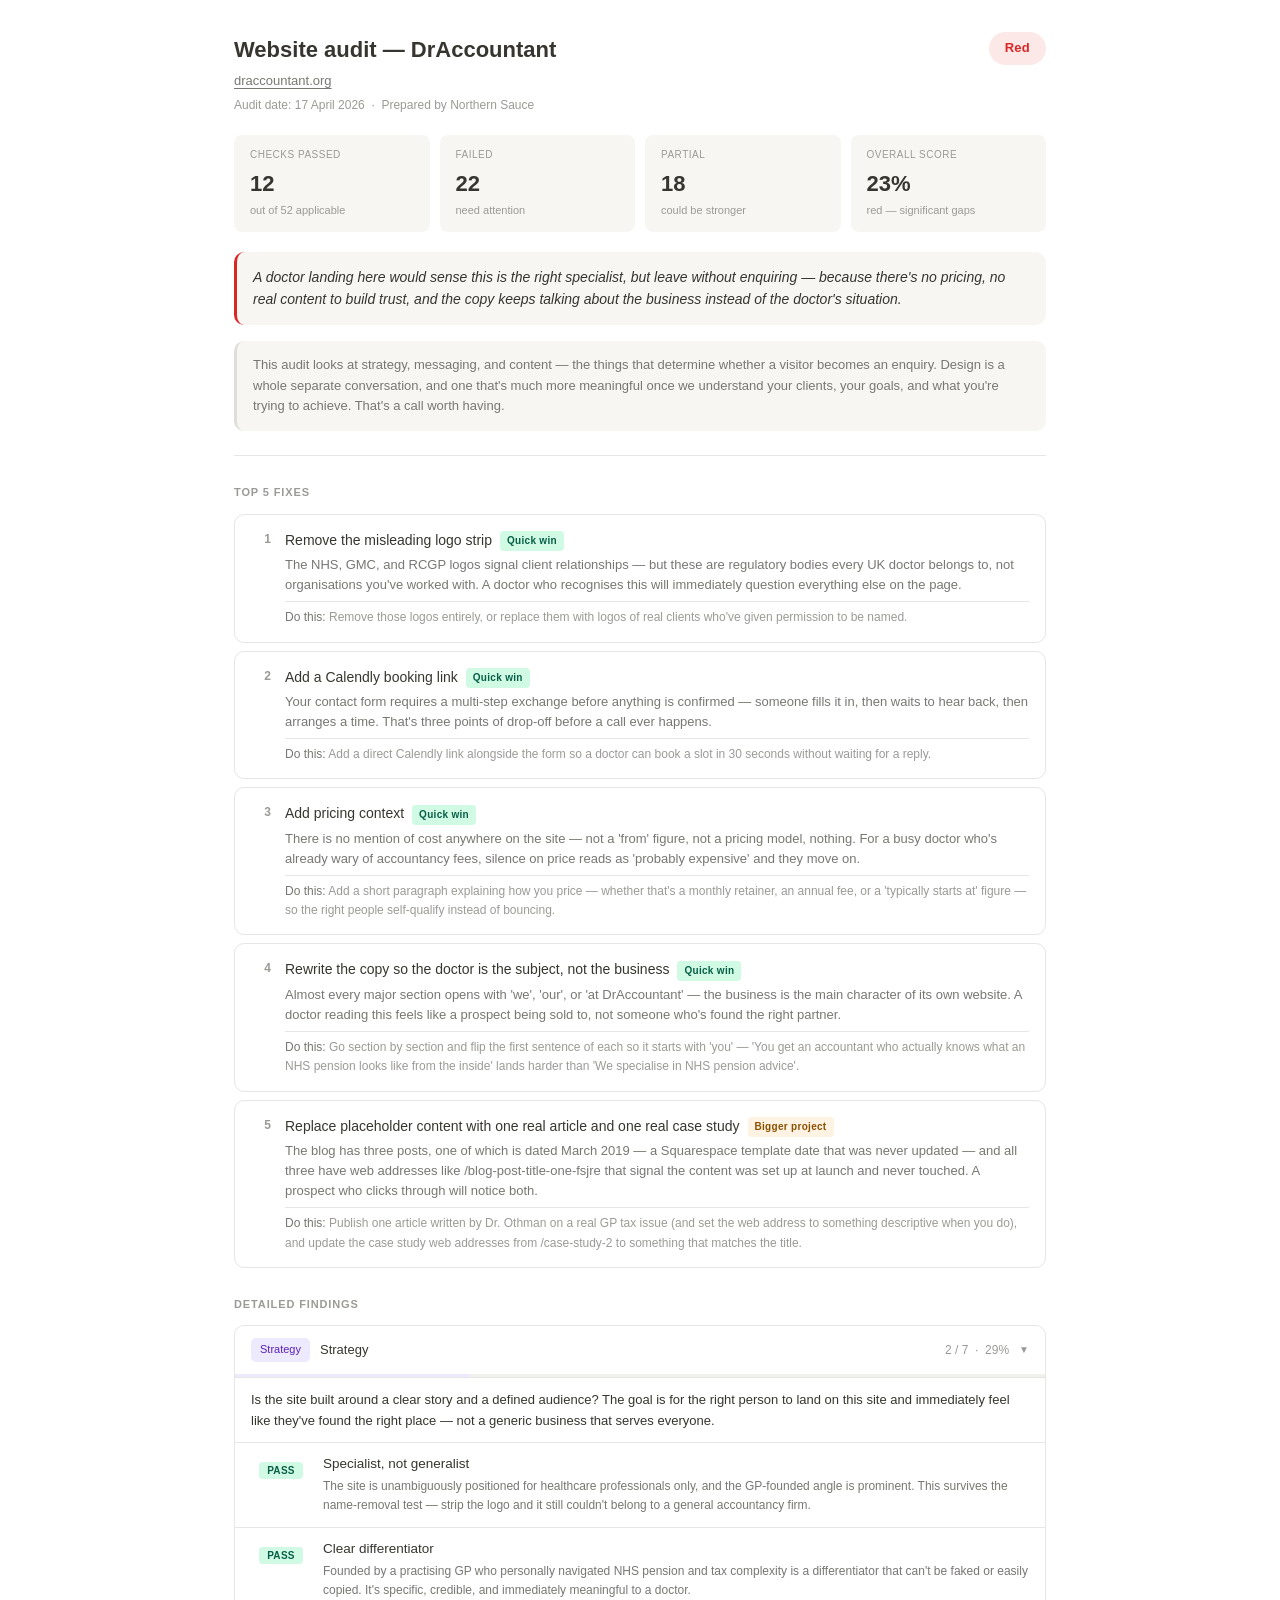
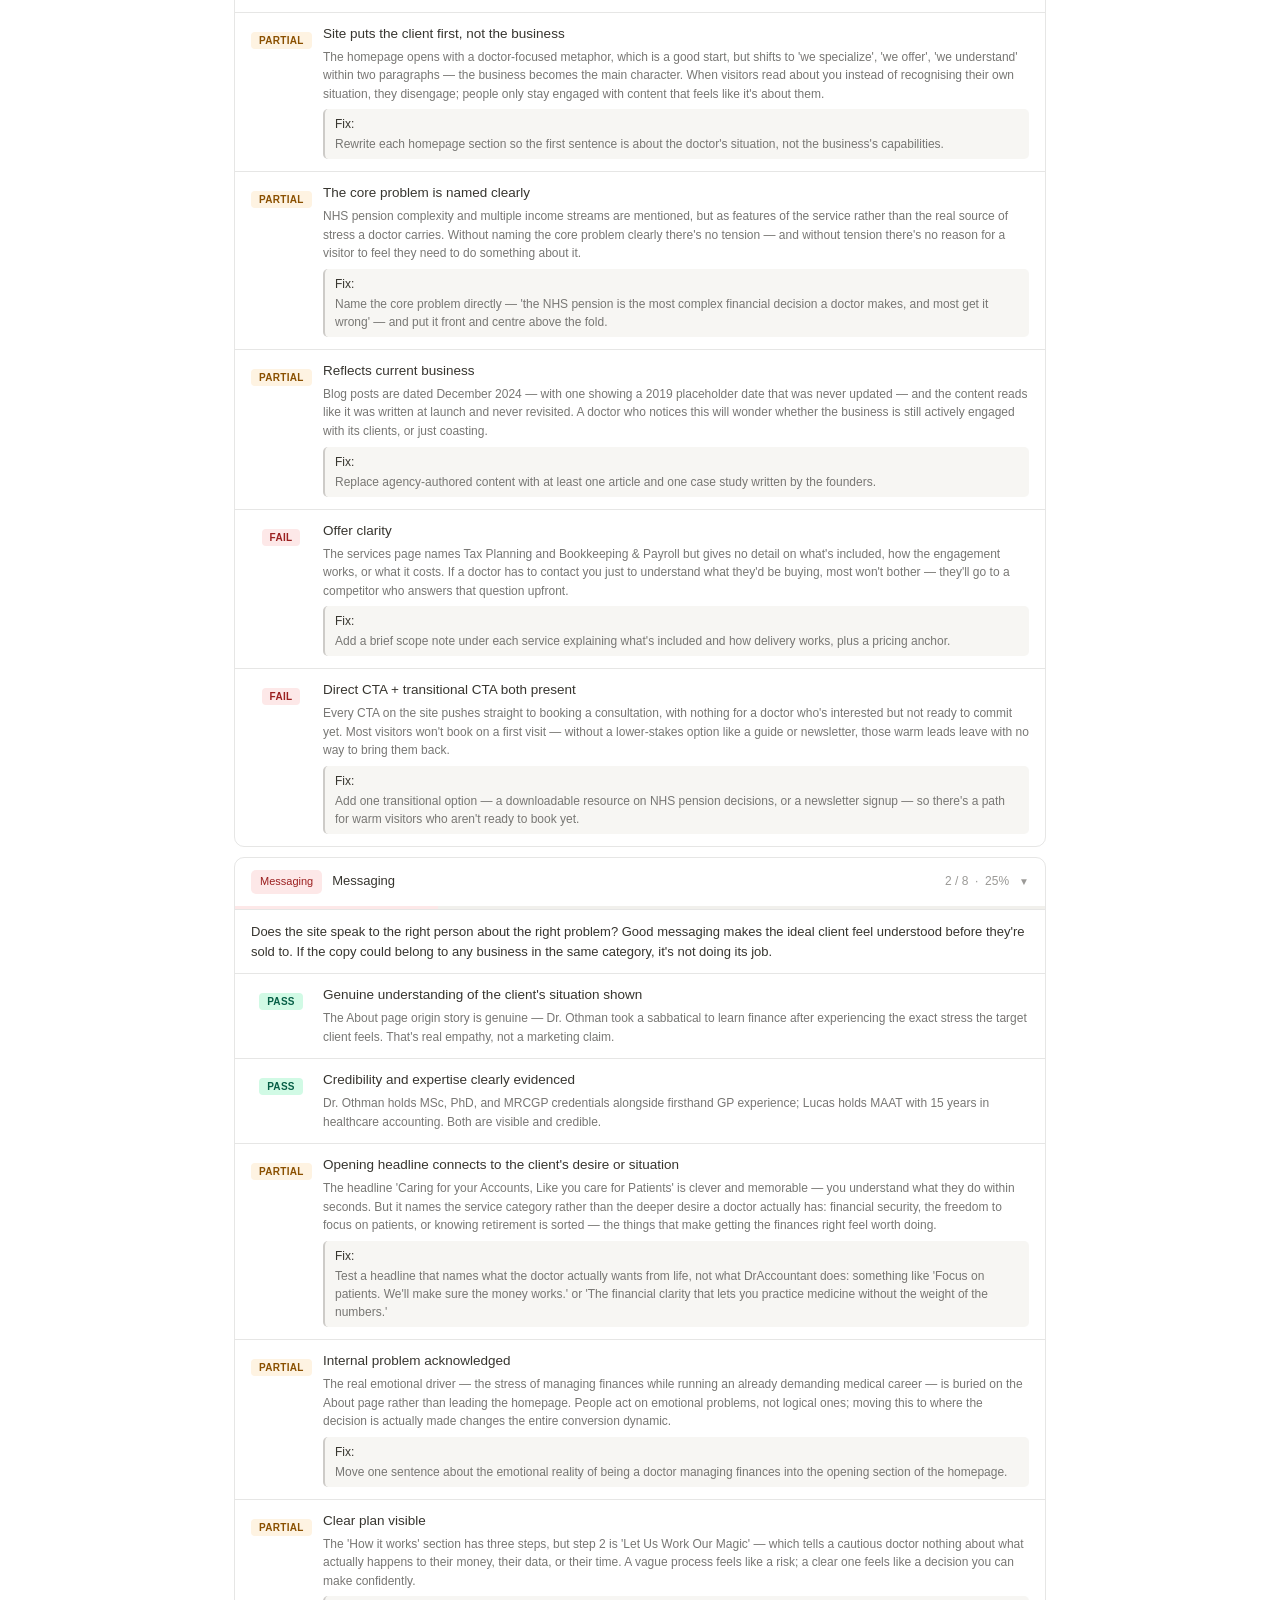
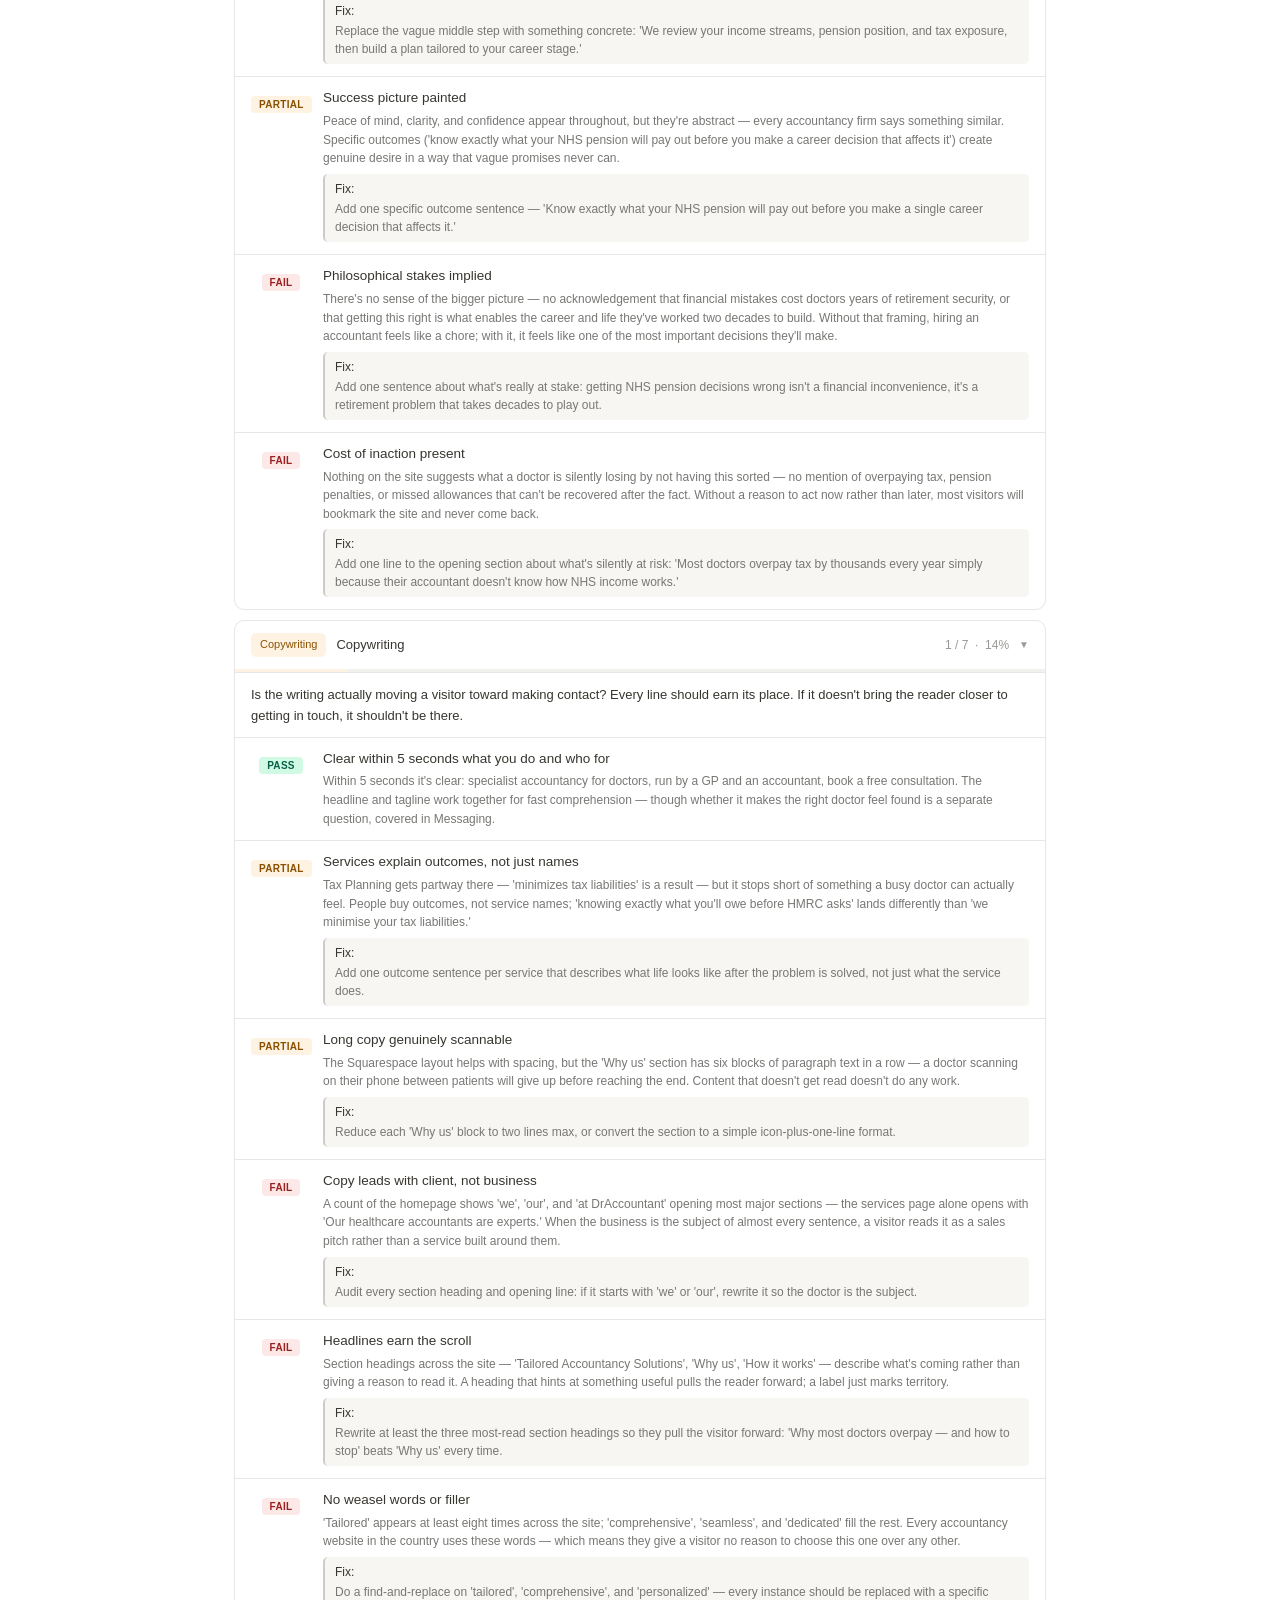
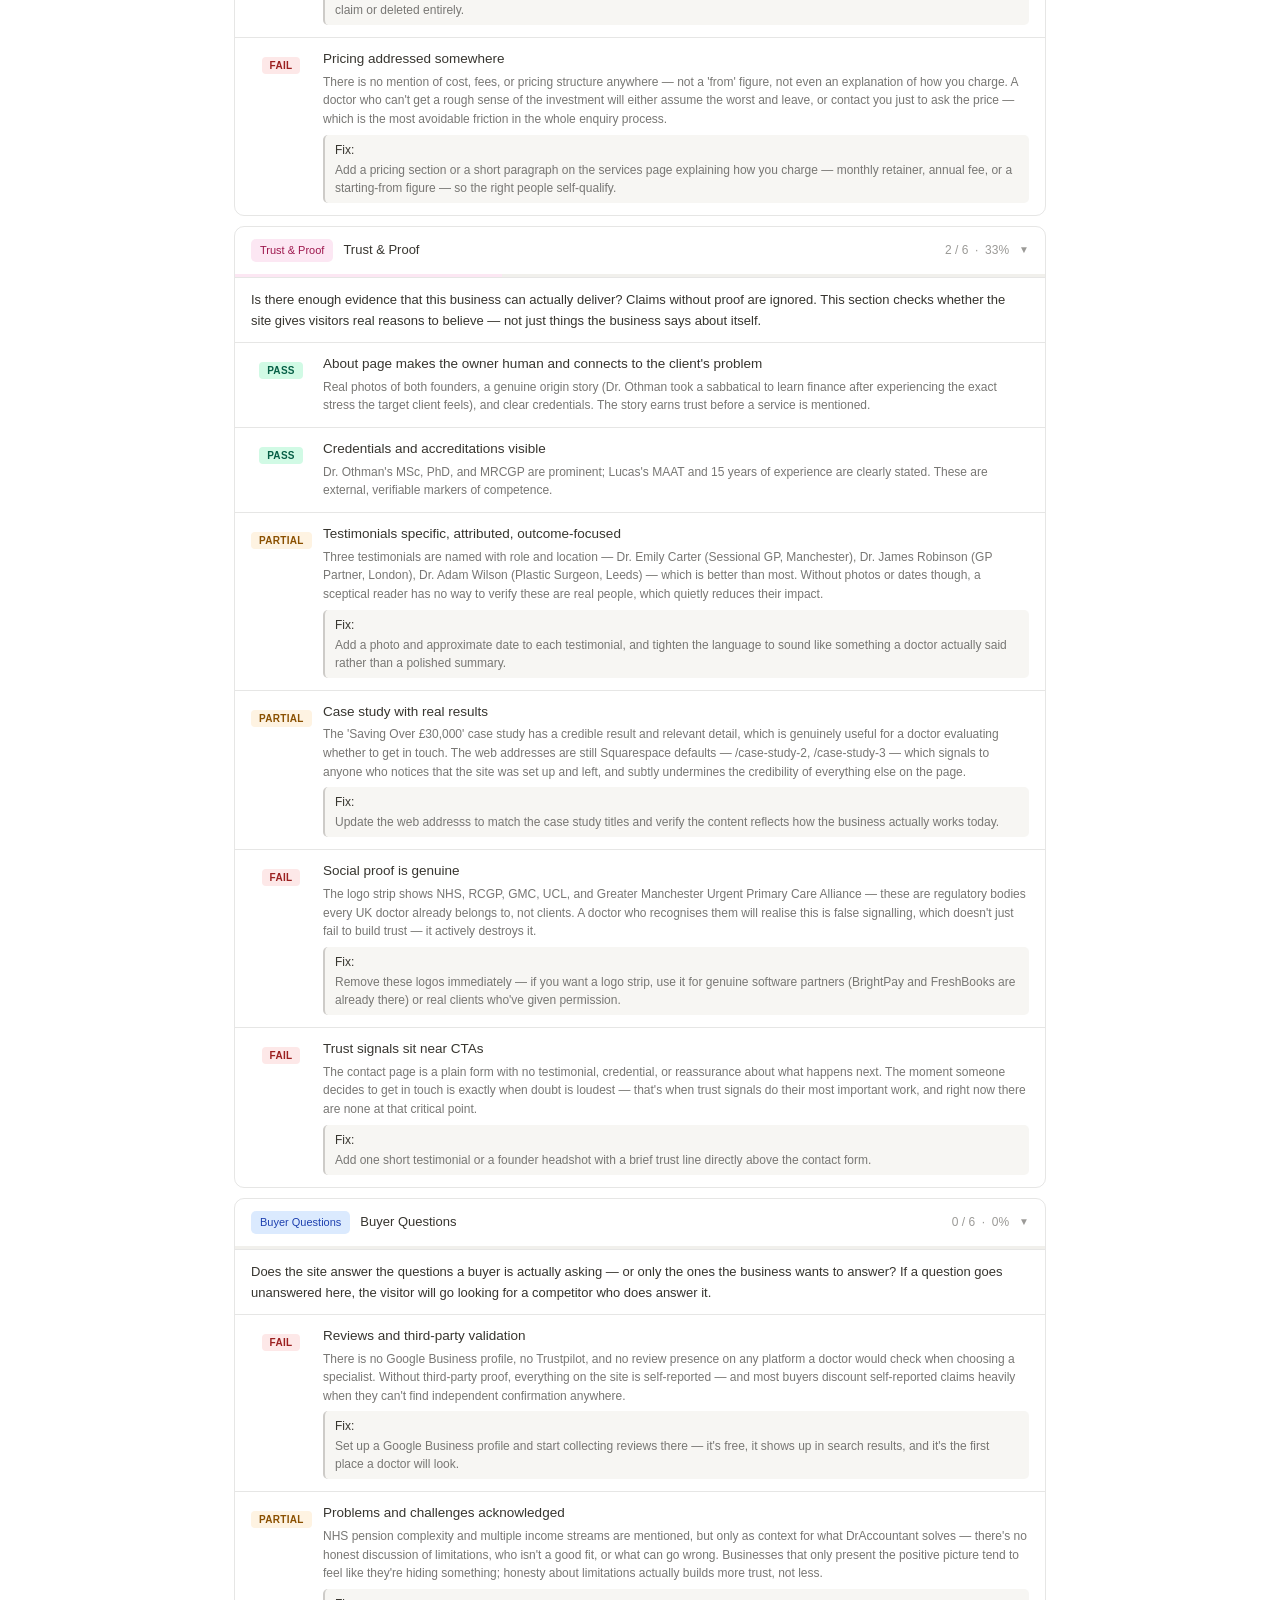
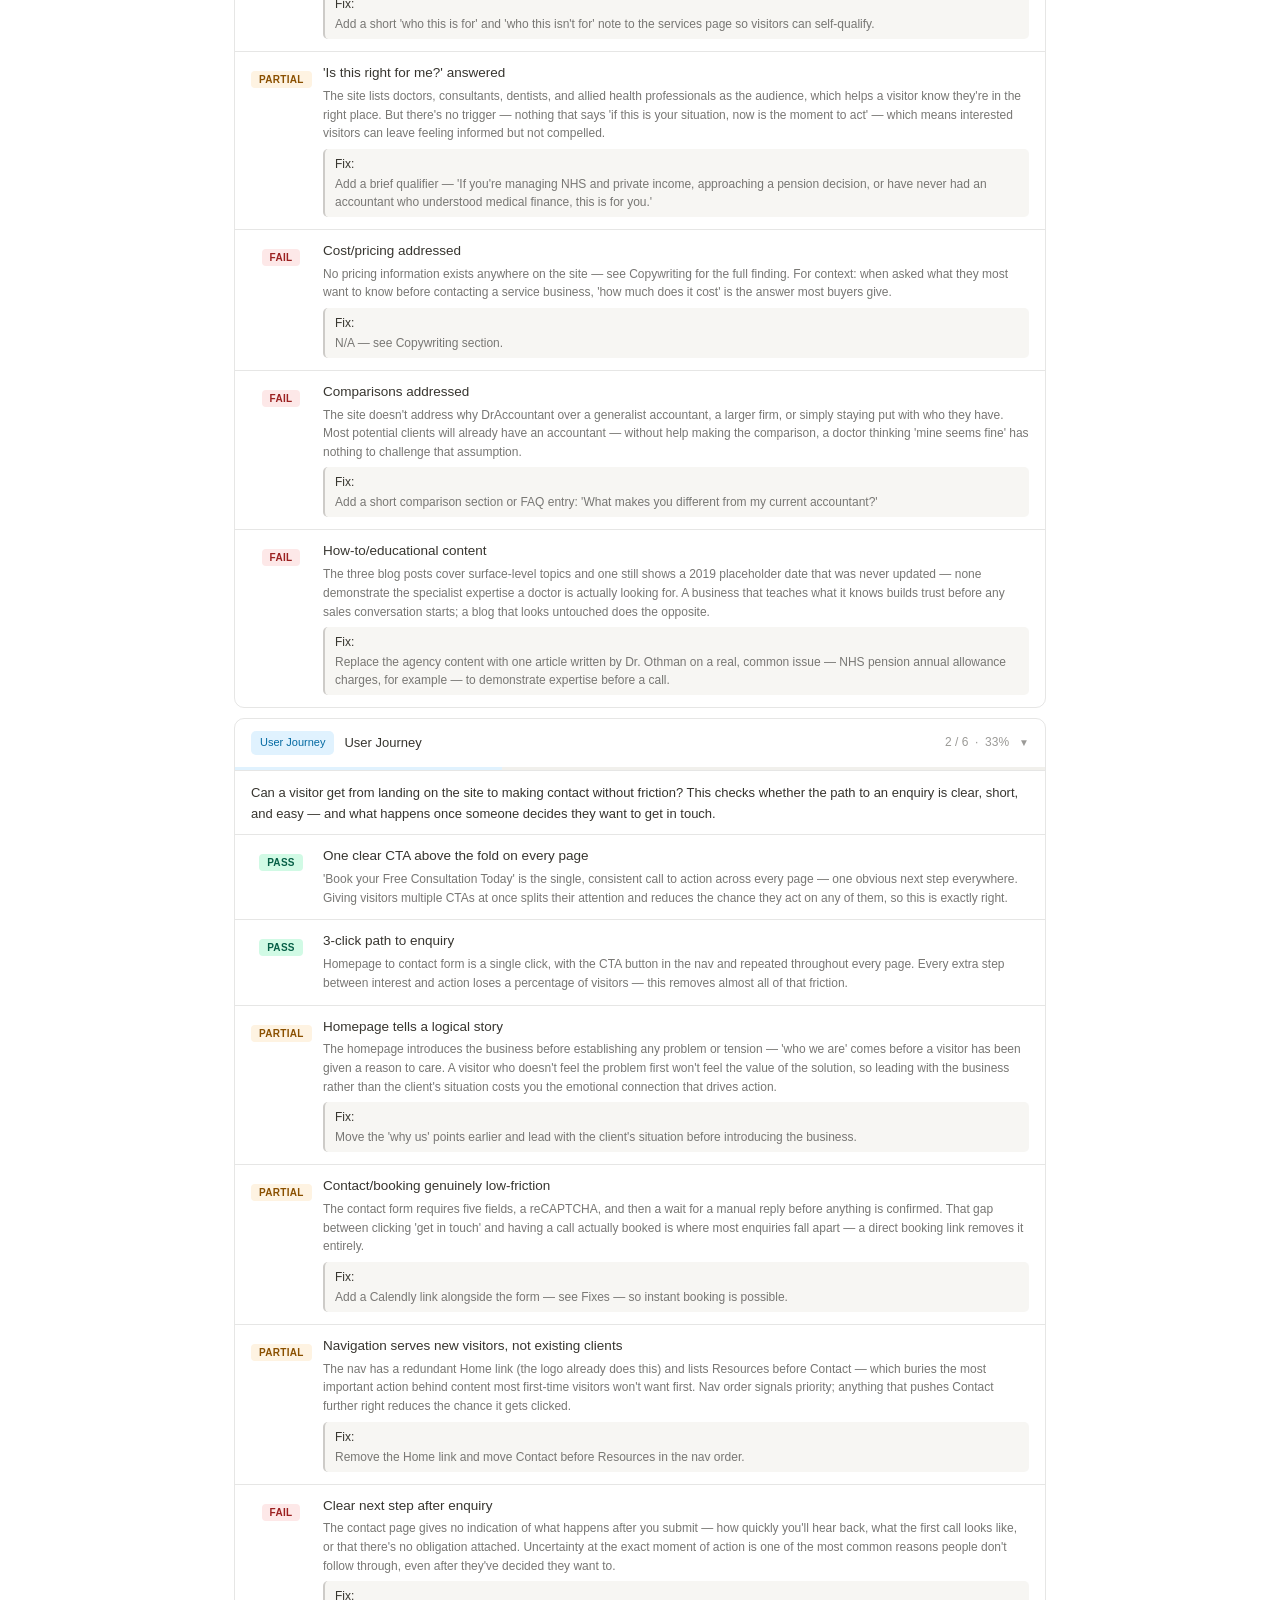
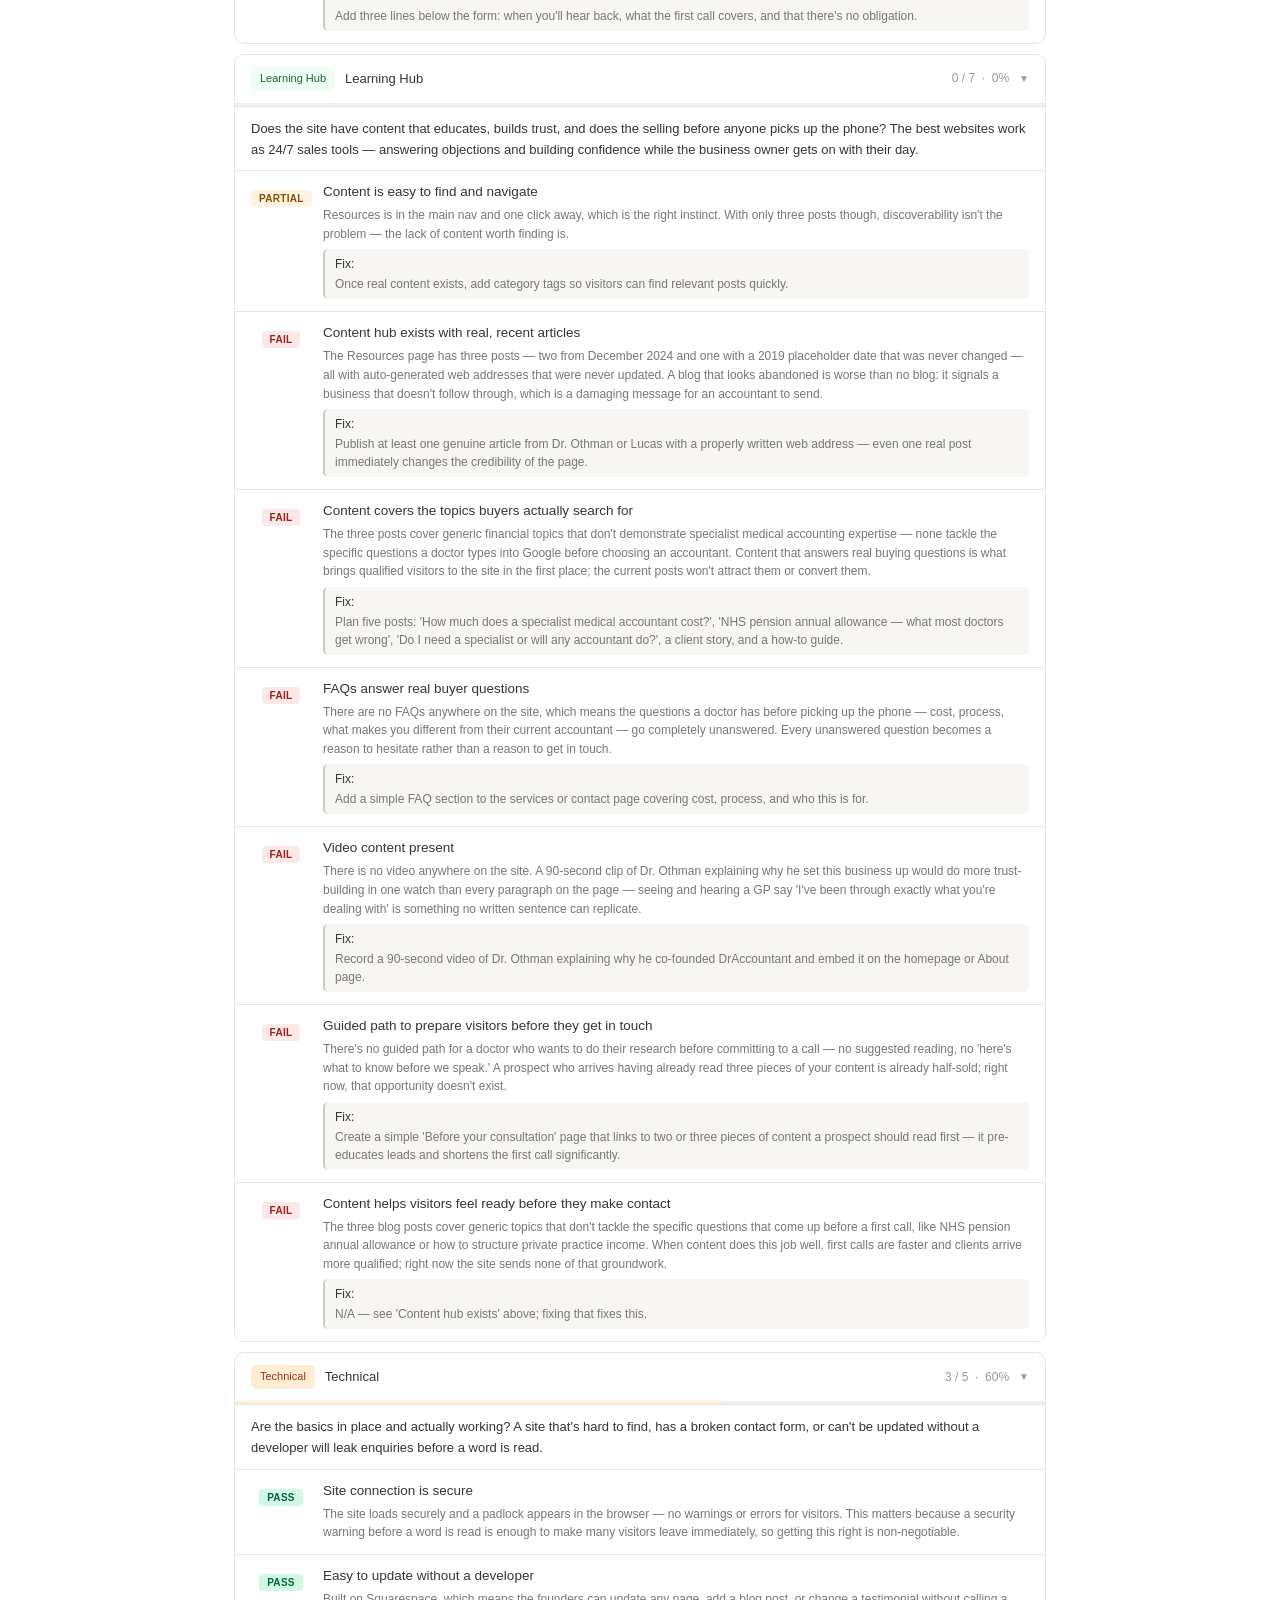
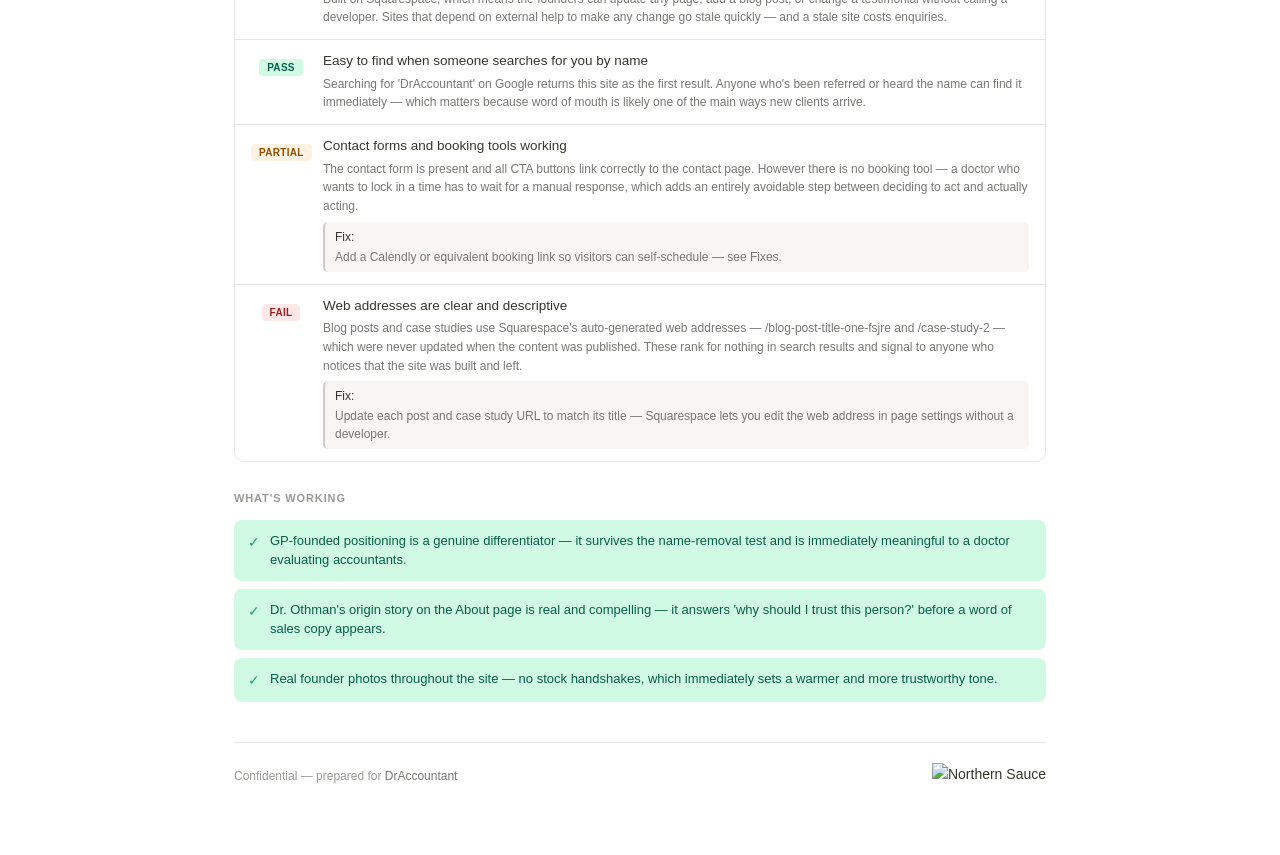
==== commit c8337cef: "Update audit: DrAccountant — remove framework jargon, reframe headline finding around desire" ====
--- a/audits/dr-accountant-2026-04-17/report.html
+++ b/audits/dr-accountant-2026-04-17/report.html
@@ -79,7 +79,7 @@
     <div class="fix-num">4</div>
     <div class="fix-body">
       <div class="fix-title">Rewrite the copy so the doctor is the subject, not the business<span class="fix-tag quick">Quick win</span></div>
-      <div class="fix-detail">Almost every major section opens with 'we', 'our', or 'at DrAccountant' — the business is the hero of its own website. A doctor reading this feels like a prospect being sold to, not someone who's found the right partner.</div>
+      <div class="fix-detail">Almost every major section opens with 'we', 'our', or 'at DrAccountant' — the business is the main character of its own website. A doctor reading this feels like a prospect being sold to, not someone who's found the right partner.</div>
       <div class="fix-action"><strong>Do this:</strong> Go section by section and flip the first sentence of each so it starts with 'you' — 'You get an accountant who actually knows what an NHS pension looks like from the inside' lands harder than 'We specialise in NHS pension advice'.</div>
     </div>
   </div>
@@ -122,7 +122,7 @@
     <div class="finding">
       <div class="verdict-dot"><span class="verdict-tag v-partial">PARTIAL</span></div>
       <div class="finding-body">
-        <div class="finding-check">Customer is the hero, not the business</div>
+        <div class="finding-check">Site puts the client first, not the business</div>
         <div class="finding-note">The homepage opens with a doctor-focused metaphor, which is a good start, but shifts to 'we specialize', 'we offer', 'we understand' within two paragraphs — the business becomes the main character. When visitors read about you instead of recognising their own situation, they disengage; people only stay engaged with content that feels like it's about them.</div>
       <div class="finding-rec"><strong>Fix:</strong> Rewrite each homepage section so the first sentence is about the doctor's situation, not the business's capabilities.</div>
       </div>
@@ -130,9 +130,9 @@
     <div class="finding">
       <div class="verdict-dot"><span class="verdict-tag v-partial">PARTIAL</span></div>
       <div class="finding-body">
-        <div class="finding-check">Clear villain identified</div>
-        <div class="finding-note">NHS pension complexity and multiple income streams are mentioned, but as features of the service rather than the real source of stress a doctor carries. Without naming the villain clearly there's no tension — and without tension there's no reason for a visitor to feel they need to do something about it.</div>
-      <div class="finding-rec"><strong>Fix:</strong> Pick one villain — 'the NHS pension is the most complex financial decision a doctor makes, and most get it wrong' — and name it explicitly above the fold.</div>
+        <div class="finding-check">The core problem is named clearly</div>
+        <div class="finding-note">NHS pension complexity and multiple income streams are mentioned, but as features of the service rather than the real source of stress a doctor carries. Without naming the core problem clearly there's no tension — and without tension there's no reason for a visitor to feel they need to do something about it.</div>
+      <div class="finding-rec"><strong>Fix:</strong> Name the core problem directly — 'the NHS pension is the most complex financial decision a doctor makes, and most get it wrong' — and put it front and centre above the fold.</div>
       </div>
     </div>
     <div class="finding">
@@ -156,7 +156,7 @@
       <div class="finding-body">
         <div class="finding-check">Direct CTA + transitional CTA both present</div>
         <div class="finding-note">Every CTA on the site pushes straight to booking a consultation, with nothing for a doctor who's interested but not ready to commit yet. Most visitors won't book on a first visit — without a lower-stakes option like a guide or newsletter, those warm leads leave with no way to bring them back.</div>
-      <div class="finding-rec"><strong>Fix:</strong> Add one transitional option — a downloadable guide on NHS pension decisions, or a newsletter signup — so there's a path for warm visitors who aren't ready to book yet.</div>
+      <div class="finding-rec"><strong>Fix:</strong> Add one transitional option — a downloadable resource on NHS pension decisions, or a newsletter signup — so there's a path for warm visitors who aren't ready to book yet.</div>
       </div>
     </div>
   </div>
@@ -175,23 +175,23 @@
     <div class="finding">
       <div class="verdict-dot"><span class="verdict-tag v-pass">PASS</span></div>
       <div class="finding-body">
-        <div class="finding-check">Guide empathy expressed</div>
+        <div class="finding-check">Genuine understanding of the client's situation shown</div>
         <div class="finding-note">The About page origin story is genuine — Dr. Othman took a sabbatical to learn finance after experiencing the exact stress the target client feels. That's real empathy, not a marketing claim.</div>
       </div>
     </div>
     <div class="finding">
       <div class="verdict-dot"><span class="verdict-tag v-pass">PASS</span></div>
       <div class="finding-body">
-        <div class="finding-check">Guide authority demonstrated</div>
+        <div class="finding-check">Credibility and expertise clearly evidenced</div>
         <div class="finding-note">Dr. Othman holds MSc, PhD, and MRCGP credentials alongside firsthand GP experience; Lucas holds MAAT with 15 years in healthcare accounting. Both are visible and credible.</div>
       </div>
     </div>
     <div class="finding">
       <div class="verdict-dot"><span class="verdict-tag v-partial">PARTIAL</span></div>
       <div class="finding-body">
-        <div class="finding-check">Hero headline names the client's specific situation or problem</div>
-        <div class="finding-note">The headline 'Caring for your Accounts, Like you care for Patients' is clever and memorable — you know what they do within seconds. But it names the category rather than the problem; a GP reads it and knows this is an accountant for doctors, but doesn't get the 'that's exactly me' recognition that makes someone stop and read on.</div>
-      <div class="finding-rec"><strong>Fix:</strong> Test a version that names the stress: 'Your NHS pension is one of the most complex financial decisions you'll make — and most doctors get it wrong without specialist help.'</div>
+        <div class="finding-check">Opening headline connects to the client's desire or situation</div>
+        <div class="finding-note">The headline 'Caring for your Accounts, Like you care for Patients' is clever and memorable — you understand what they do within seconds. But it names the service category rather than the deeper desire a doctor actually has: financial security, the freedom to focus on patients, or knowing retirement is sorted — the things that make getting the finances right feel worth doing.</div>
+      <div class="finding-rec"><strong>Fix:</strong> Test a headline that names what the doctor actually wants from life, not what DrAccountant does: something like 'Focus on patients. We'll make sure the money works.' or 'The financial clarity that lets you practice medicine without the weight of the numbers.'</div>
       </div>
     </div>
     <div class="finding">
@@ -199,7 +199,7 @@
       <div class="finding-body">
         <div class="finding-check">Internal problem acknowledged</div>
         <div class="finding-note">The real emotional driver — the stress of managing finances while running an already demanding medical career — is buried on the About page rather than leading the homepage. People act on emotional problems, not logical ones; moving this to where the decision is actually made changes the entire conversion dynamic.</div>
-      <div class="finding-rec"><strong>Fix:</strong> Move one sentence about the emotional reality of being a doctor managing finances into the hero section of the homepage.</div>
+      <div class="finding-rec"><strong>Fix:</strong> Move one sentence about the emotional reality of being a doctor managing finances into the opening section of the homepage.</div>
       </div>
     </div>
     <div class="finding">
@@ -231,7 +231,7 @@
       <div class="finding-body">
         <div class="finding-check">Cost of inaction present</div>
         <div class="finding-note">Nothing on the site suggests what a doctor is silently losing by not having this sorted — no mention of overpaying tax, pension penalties, or missed allowances that can't be recovered after the fact. Without a reason to act now rather than later, most visitors will bookmark the site and never come back.</div>
-      <div class="finding-rec"><strong>Fix:</strong> Add one line to the hero section about what's silently at risk: 'Most doctors overpay tax by thousands every year simply because their accountant doesn't know how NHS income works.'</div>
+      <div class="finding-rec"><strong>Fix:</strong> Add one line to the opening section about what's silently at risk: 'Most doctors overpay tax by thousands every year simply because their accountant doesn't know how NHS income works.'</div>
       </div>
     </div>
   </div>
@@ -250,7 +250,7 @@
     <div class="finding">
       <div class="verdict-dot"><span class="verdict-tag v-pass">PASS</span></div>
       <div class="finding-body">
-        <div class="finding-check">5-second hero test</div>
+        <div class="finding-check">Clear within 5 seconds what you do and who for</div>
         <div class="finding-note">Within 5 seconds it's clear: specialist accountancy for doctors, run by a GP and an accountant, book a free consultation. The headline and tagline work together for fast comprehension — though whether it makes the right doctor feel found is a separate question, covered in Messaging.</div>
       </div>
     </div>
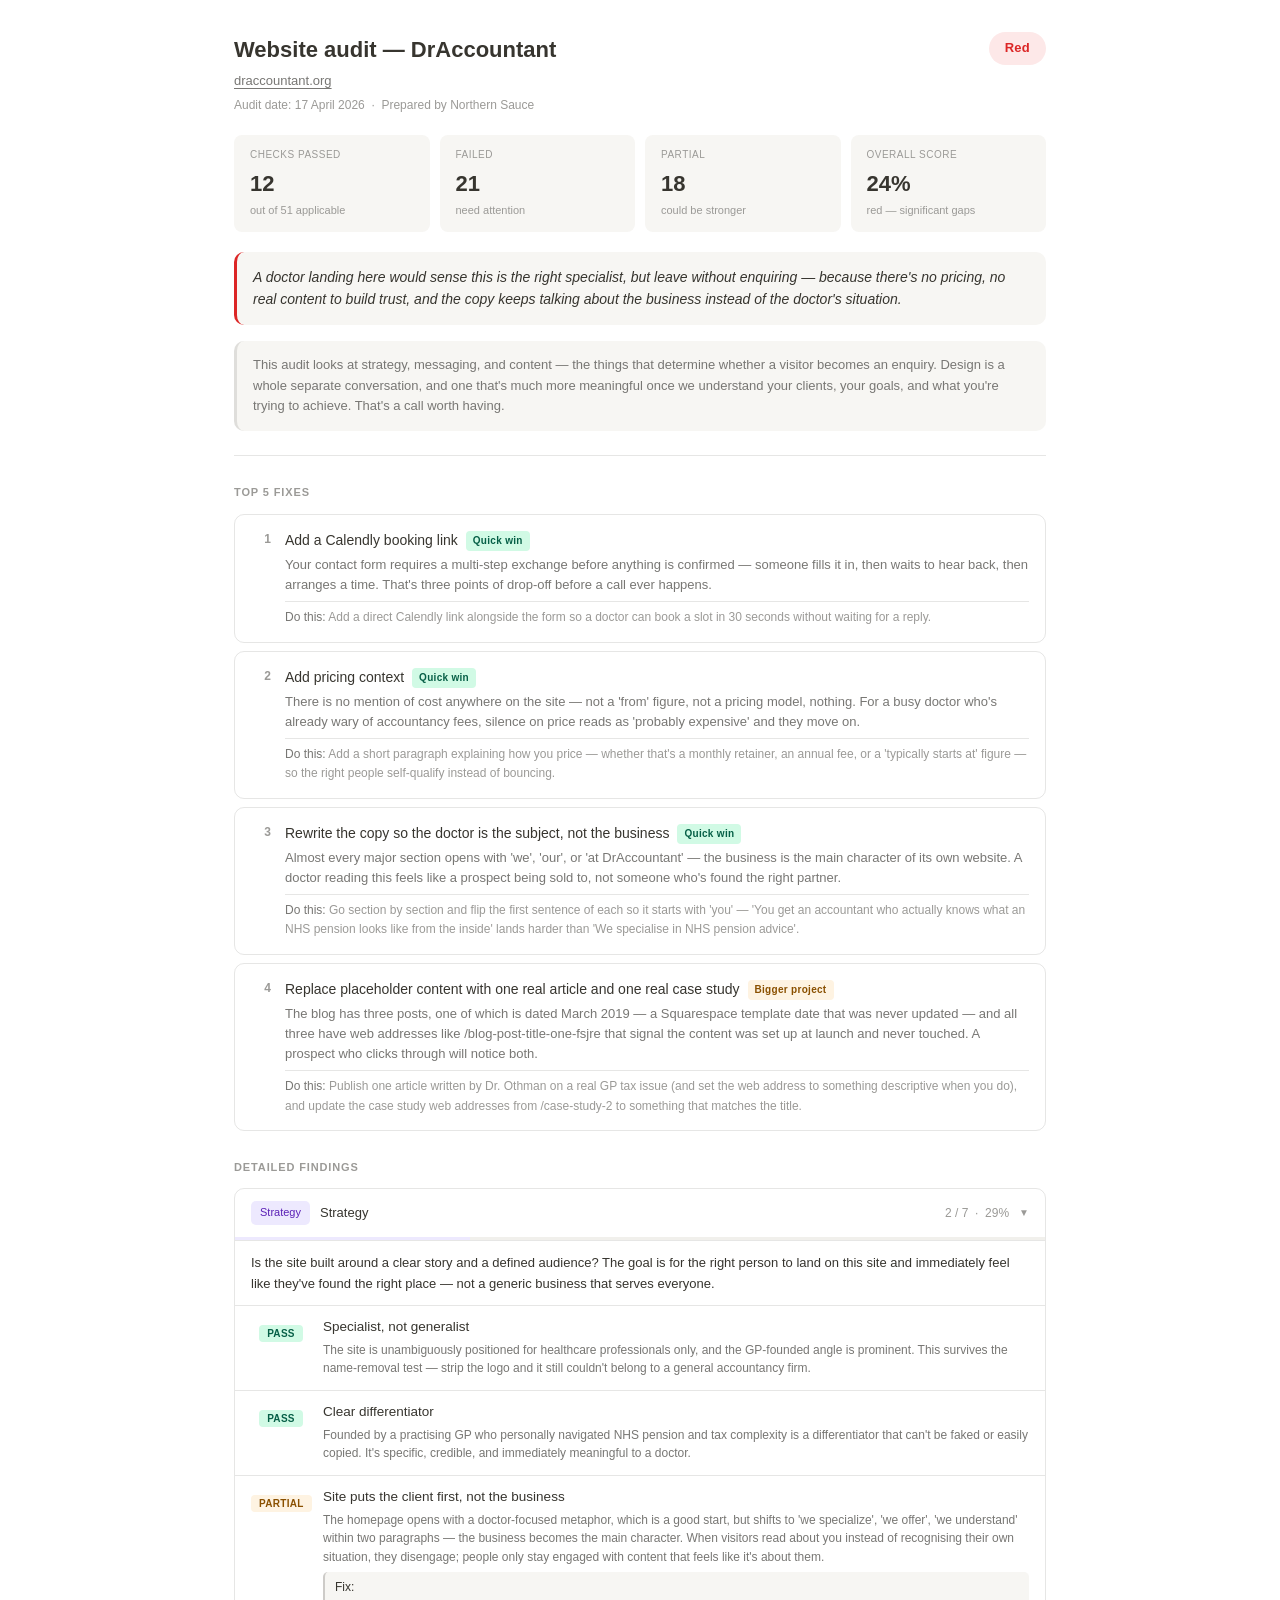
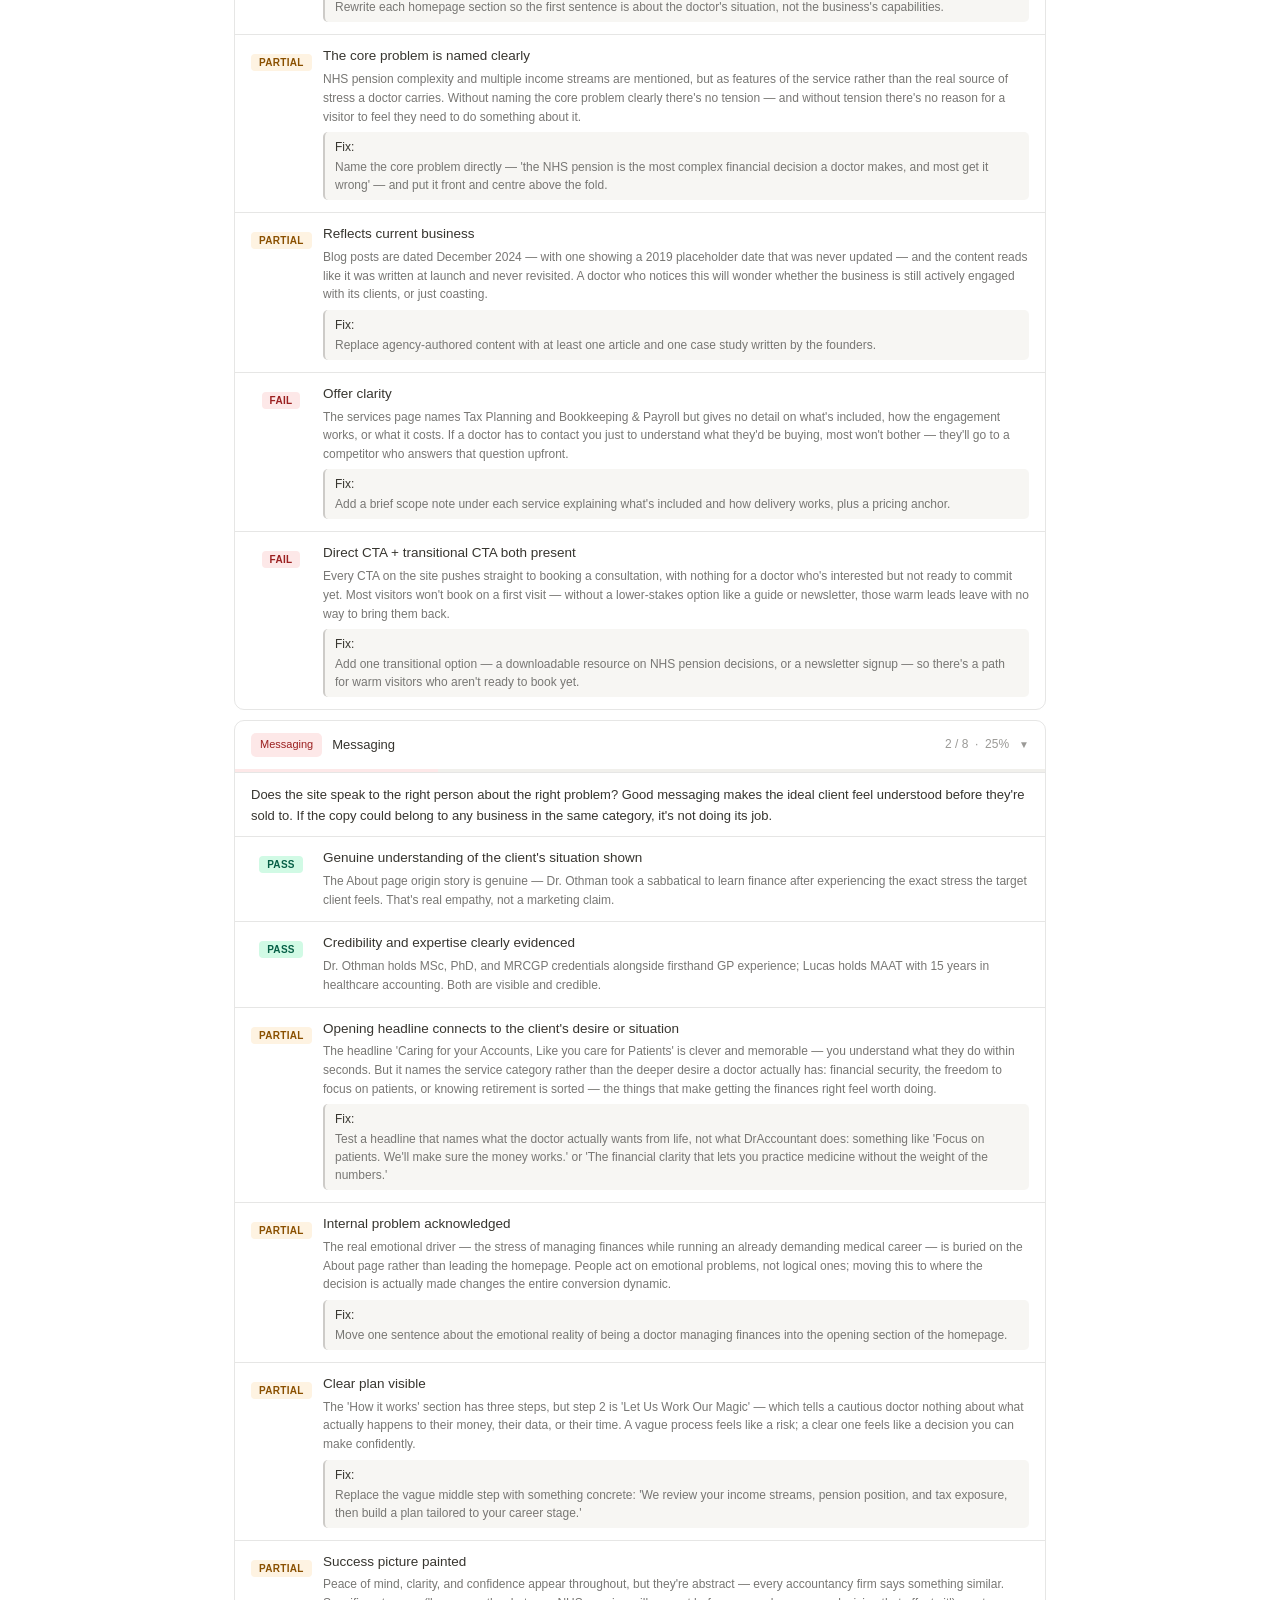
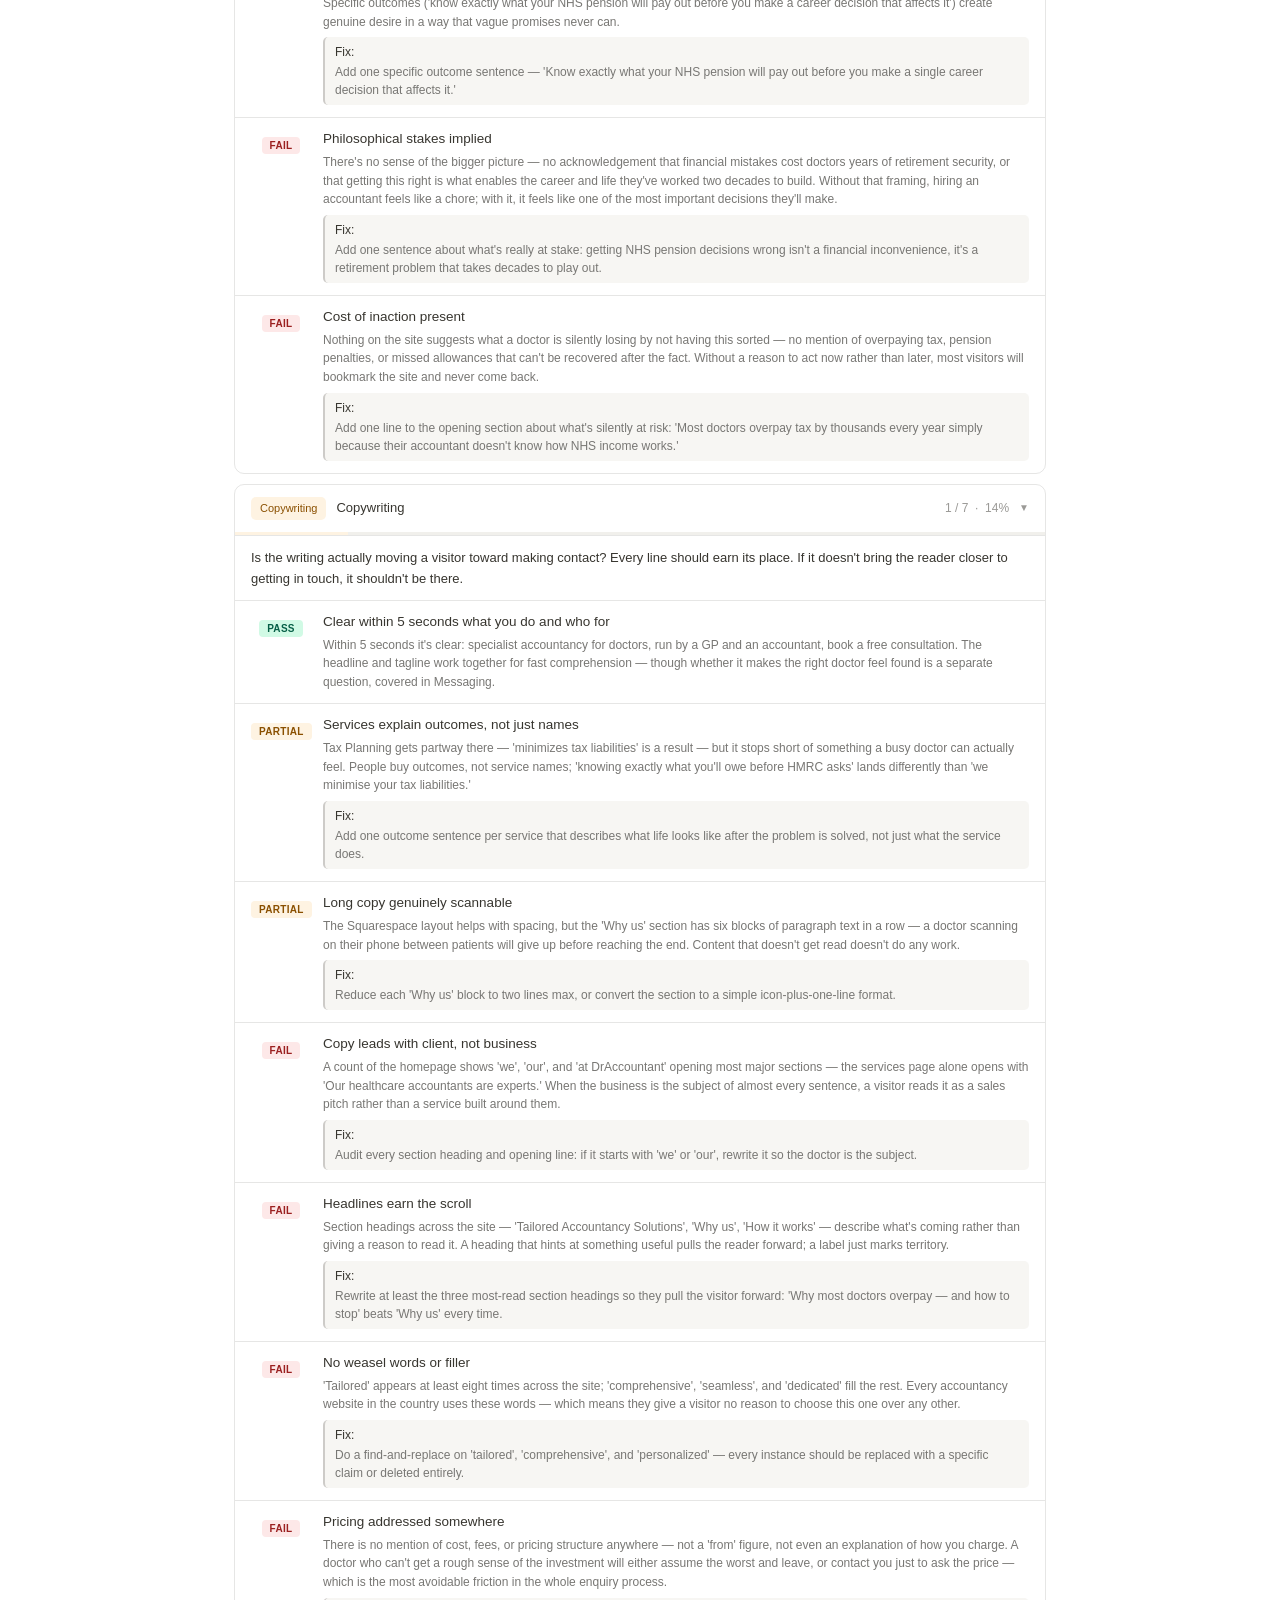
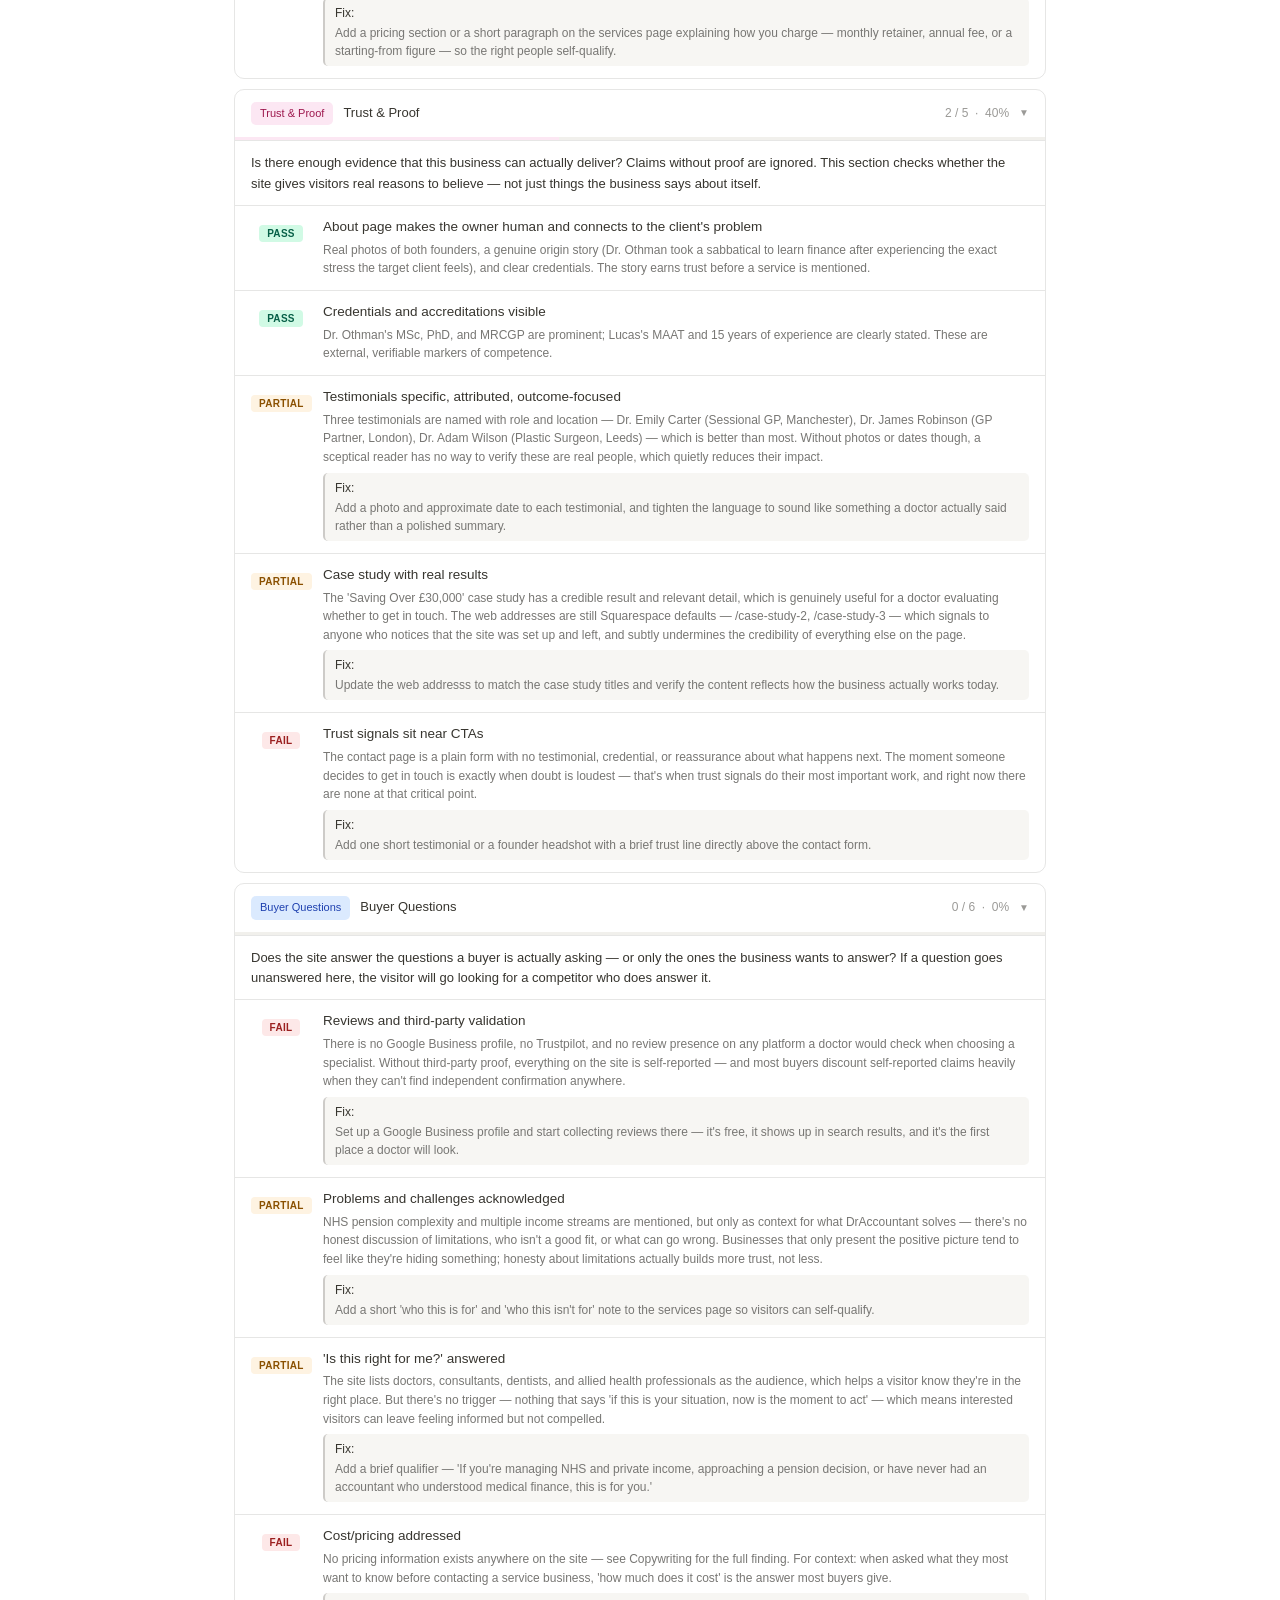
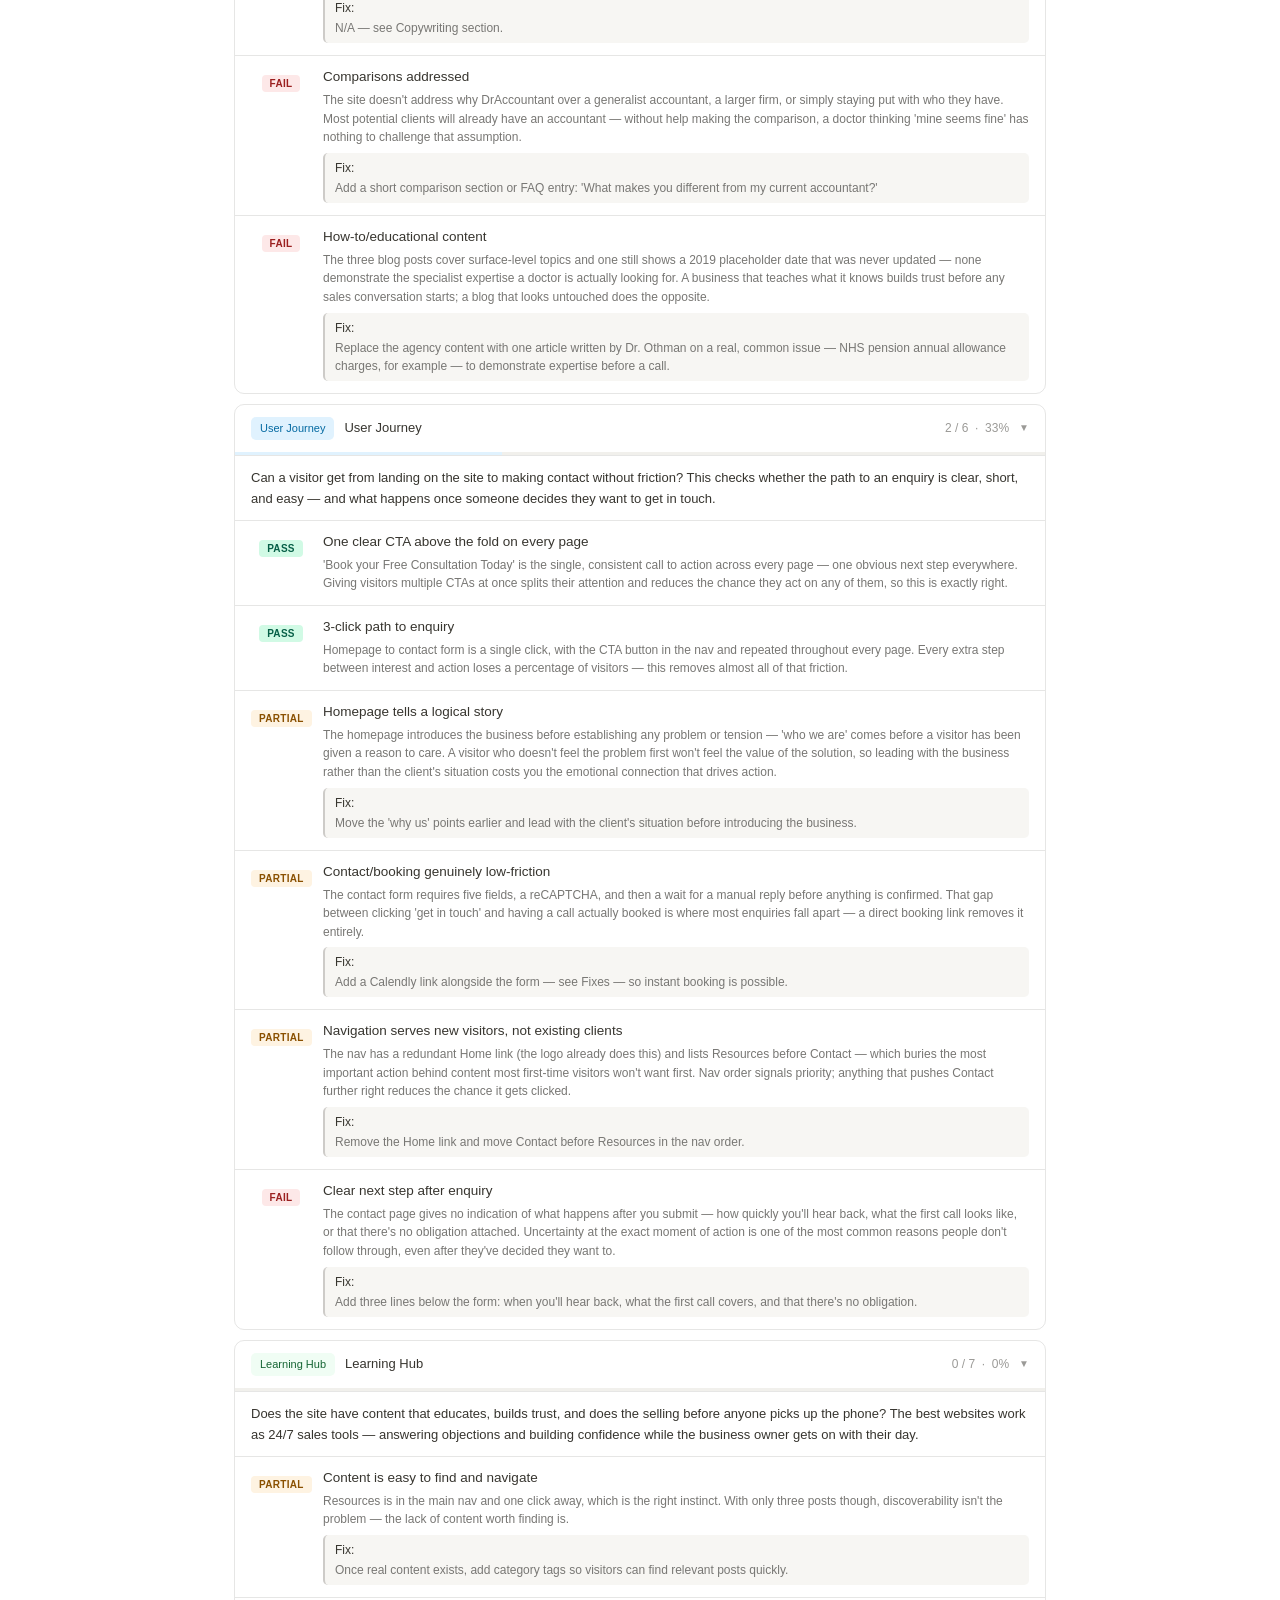
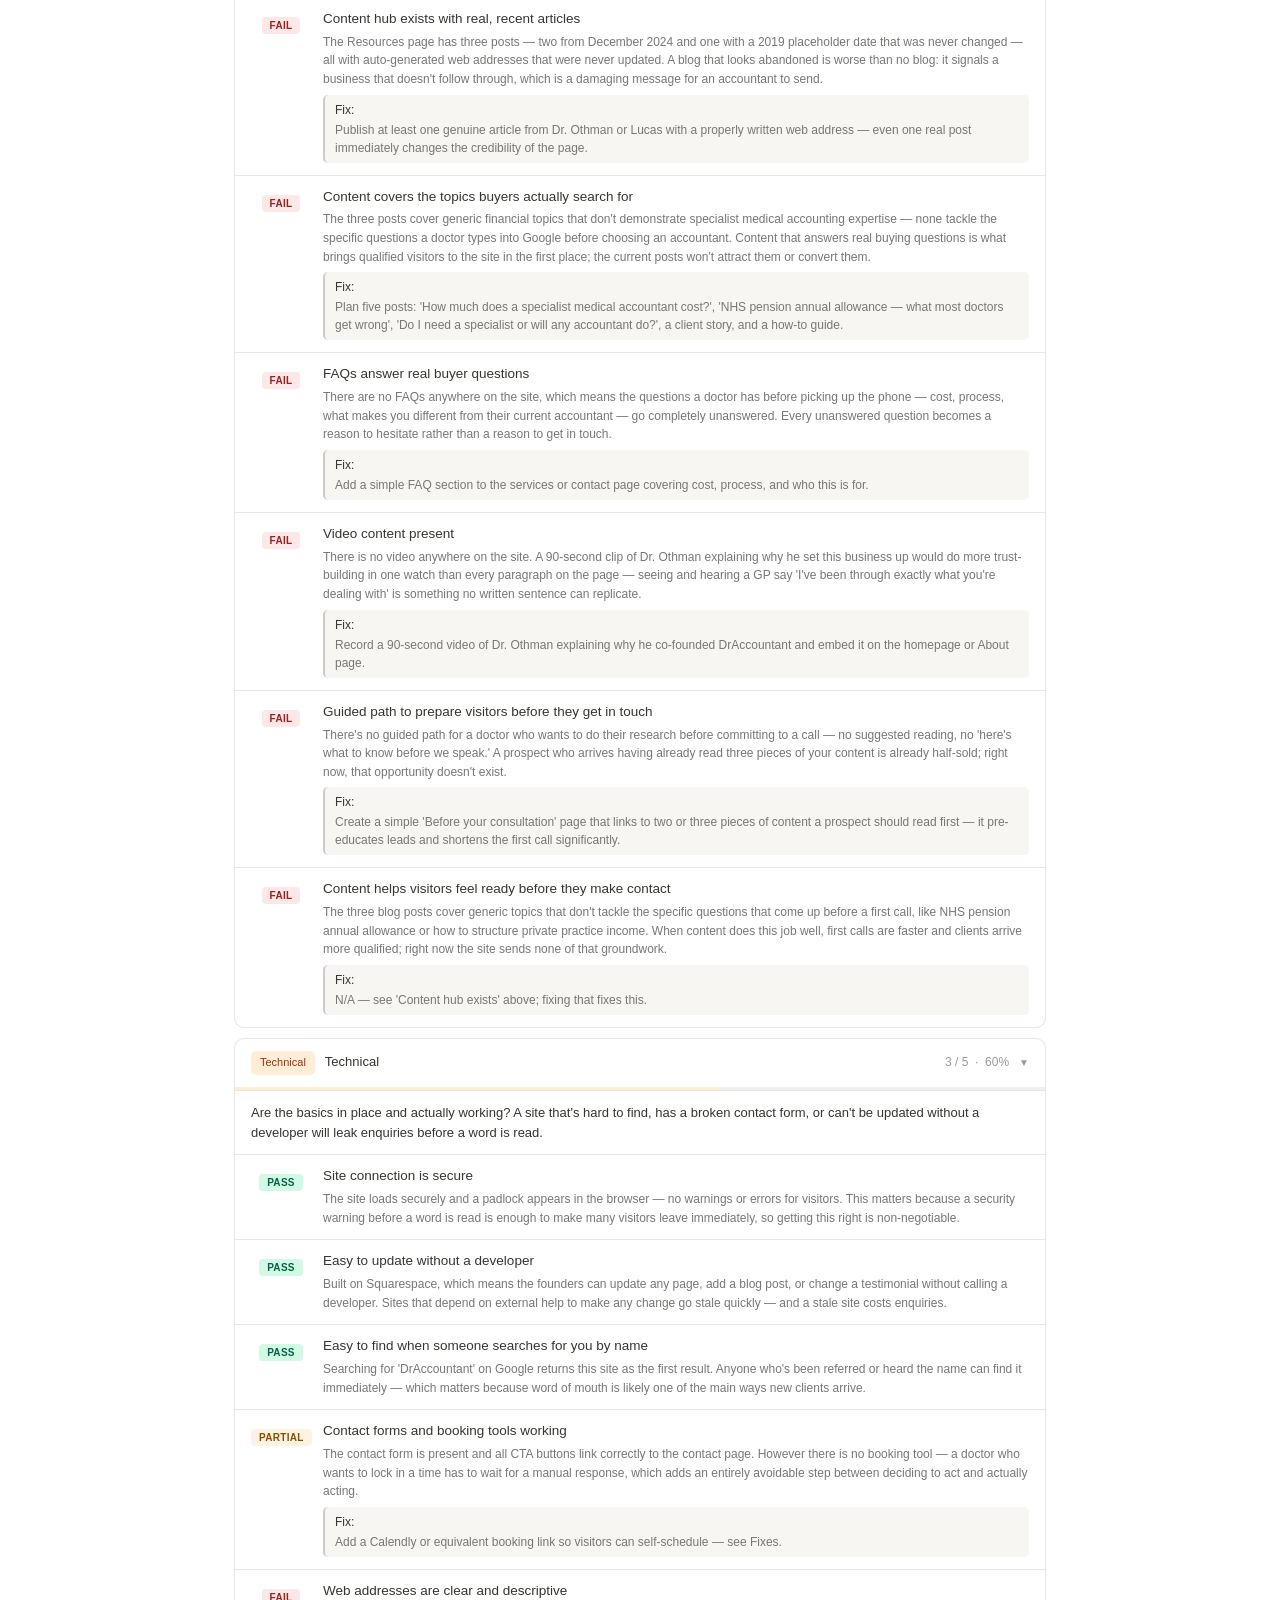
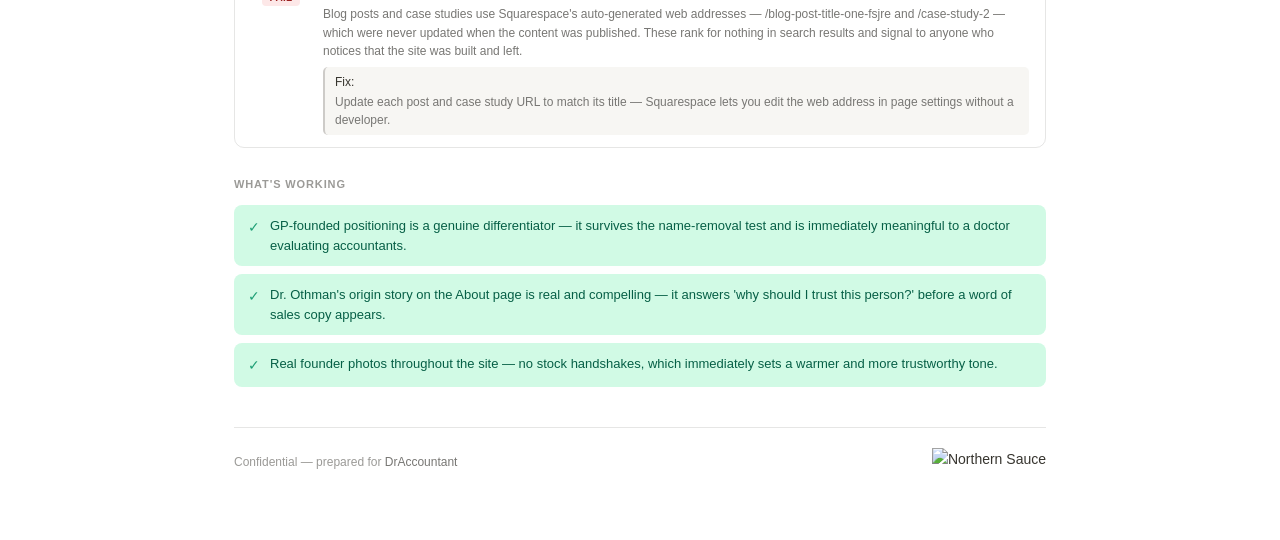
==== commit c70e3302: "Update audit: DrAccountant — remove logo strip finding" ====
--- a/audits/dr-accountant-2026-04-17/report.html
+++ b/audits/dr-accountant-2026-04-17/report.html
@@ -23,11 +23,11 @@
     <div class="score-card">
       <div class="score-label">Checks passed</div>
       <div class="score-val">12</div>
-      <div class="score-sub">out of 52 applicable</div>
+      <div class="score-sub">out of 51 applicable</div>
     </div>
     <div class="score-card">
       <div class="score-label">Failed</div>
-      <div class="score-val">22</div>
+      <div class="score-val">21</div>
       <div class="score-sub">need attention</div>
     </div>
     <div class="score-card">
@@ -37,7 +37,7 @@
     </div>
     <div class="score-card">
       <div class="score-label">Overall score</div>
-      <div class="score-val">23%</div>
+      <div class="score-val">24%</div>
       <div class="score-sub">red — significant gaps</div>
     </div>
   </div>
@@ -54,21 +54,13 @@
   <div class="fix-item">
     <div class="fix-num">1</div>
     <div class="fix-body">
-      <div class="fix-title">Remove the misleading logo strip<span class="fix-tag quick">Quick win</span></div>
-      <div class="fix-detail">The NHS, GMC, and RCGP logos signal client relationships — but these are regulatory bodies every UK doctor belongs to, not organisations you've worked with. A doctor who recognises this will immediately question everything else on the page.</div>
-      <div class="fix-action"><strong>Do this:</strong> Remove those logos entirely, or replace them with logos of real clients who've given permission to be named.</div>
-    </div>
-  </div>
-  <div class="fix-item">
-    <div class="fix-num">2</div>
-    <div class="fix-body">
       <div class="fix-title">Add a Calendly booking link<span class="fix-tag quick">Quick win</span></div>
       <div class="fix-detail">Your contact form requires a multi-step exchange before anything is confirmed — someone fills it in, then waits to hear back, then arranges a time. That's three points of drop-off before a call ever happens.</div>
       <div class="fix-action"><strong>Do this:</strong> Add a direct Calendly link alongside the form so a doctor can book a slot in 30 seconds without waiting for a reply.</div>
     </div>
   </div>
   <div class="fix-item">
-    <div class="fix-num">3</div>
+    <div class="fix-num">2</div>
     <div class="fix-body">
       <div class="fix-title">Add pricing context<span class="fix-tag quick">Quick win</span></div>
       <div class="fix-detail">There is no mention of cost anywhere on the site — not a 'from' figure, not a pricing model, nothing. For a busy doctor who's already wary of accountancy fees, silence on price reads as 'probably expensive' and they move on.</div>
@@ -76,7 +68,7 @@
     </div>
   </div>
   <div class="fix-item">
-    <div class="fix-num">4</div>
+    <div class="fix-num">3</div>
     <div class="fix-body">
       <div class="fix-title">Rewrite the copy so the doctor is the subject, not the business<span class="fix-tag quick">Quick win</span></div>
       <div class="fix-detail">Almost every major section opens with 'we', 'our', or 'at DrAccountant' — the business is the main character of its own website. A doctor reading this feels like a prospect being sold to, not someone who's found the right partner.</div>
@@ -84,7 +76,7 @@
     </div>
   </div>
   <div class="fix-item">
-    <div class="fix-num">5</div>
+    <div class="fix-num">4</div>
     <div class="fix-body">
       <div class="fix-title">Replace placeholder content with one real article and one real case study<span class="fix-tag project">Bigger project</span></div>
       <div class="fix-detail">The blog has three posts, one of which is dated March 2019 — a Squarespace template date that was never updated — and all three have web addresses like /blog-post-title-one-fsjre that signal the content was set up at launch and never touched. A prospect who clicks through will notice both.</div>
@@ -309,10 +301,10 @@
   <div class="audit-sec-head" onclick="toggleSec('s4')">
     <span class="sec-badge b-trust">Trust & Proof</span>
     <h2>Trust & Proof</h2>
-    <span class="sec-score">2 / 6 &nbsp;·&nbsp; 33%</span>
+    <span class="sec-score">2 / 5 &nbsp;·&nbsp; 40%</span>
     <span class="chev" id="chev-s4">▼</span>
   </div>
-  <div class="sec-prog-wrap"><div class="sec-prog-bar b-trust" style="width:33%"></div></div>
+  <div class="sec-prog-wrap"><div class="sec-prog-bar b-trust" style="width:40%"></div></div>
   <div class="findings-list" id="body-s4">
   <div class="sec-desc">Is there enough evidence that this business can actually deliver? Claims without proof are ignored. This section checks whether the site gives visitors real reasons to believe — not just things the business says about itself.</div>
     <div class="finding">
@@ -343,14 +335,6 @@
         <div class="finding-check">Case study with real results</div>
         <div class="finding-note">The 'Saving Over £30,000' case study has a credible result and relevant detail, which is genuinely useful for a doctor evaluating whether to get in touch. The web addresses are still Squarespace defaults — /case-study-2, /case-study-3 — which signals to anyone who notices that the site was set up and left, and subtly undermines the credibility of everything else on the page.</div>
       <div class="finding-rec"><strong>Fix:</strong> Update the web addresss to match the case study titles and verify the content reflects how the business actually works today.</div>
-      </div>
-    </div>
-    <div class="finding">
-      <div class="verdict-dot"><span class="verdict-tag v-fail">FAIL</span></div>
-      <div class="finding-body">
-        <div class="finding-check">Social proof is genuine</div>
-        <div class="finding-note">The logo strip shows NHS, RCGP, GMC, UCL, and Greater Manchester Urgent Primary Care Alliance — these are regulatory bodies every UK doctor already belongs to, not clients. A doctor who recognises them will realise this is false signalling, which doesn't just fail to build trust — it actively destroys it.</div>
-      <div class="finding-rec"><strong>Fix:</strong> Remove these logos immediately — if you want a logo strip, use it for genuine software partners (BrightPay and FreshBooks are already there) or real clients who've given permission.</div>
       </div>
     </div>
     <div class="finding">
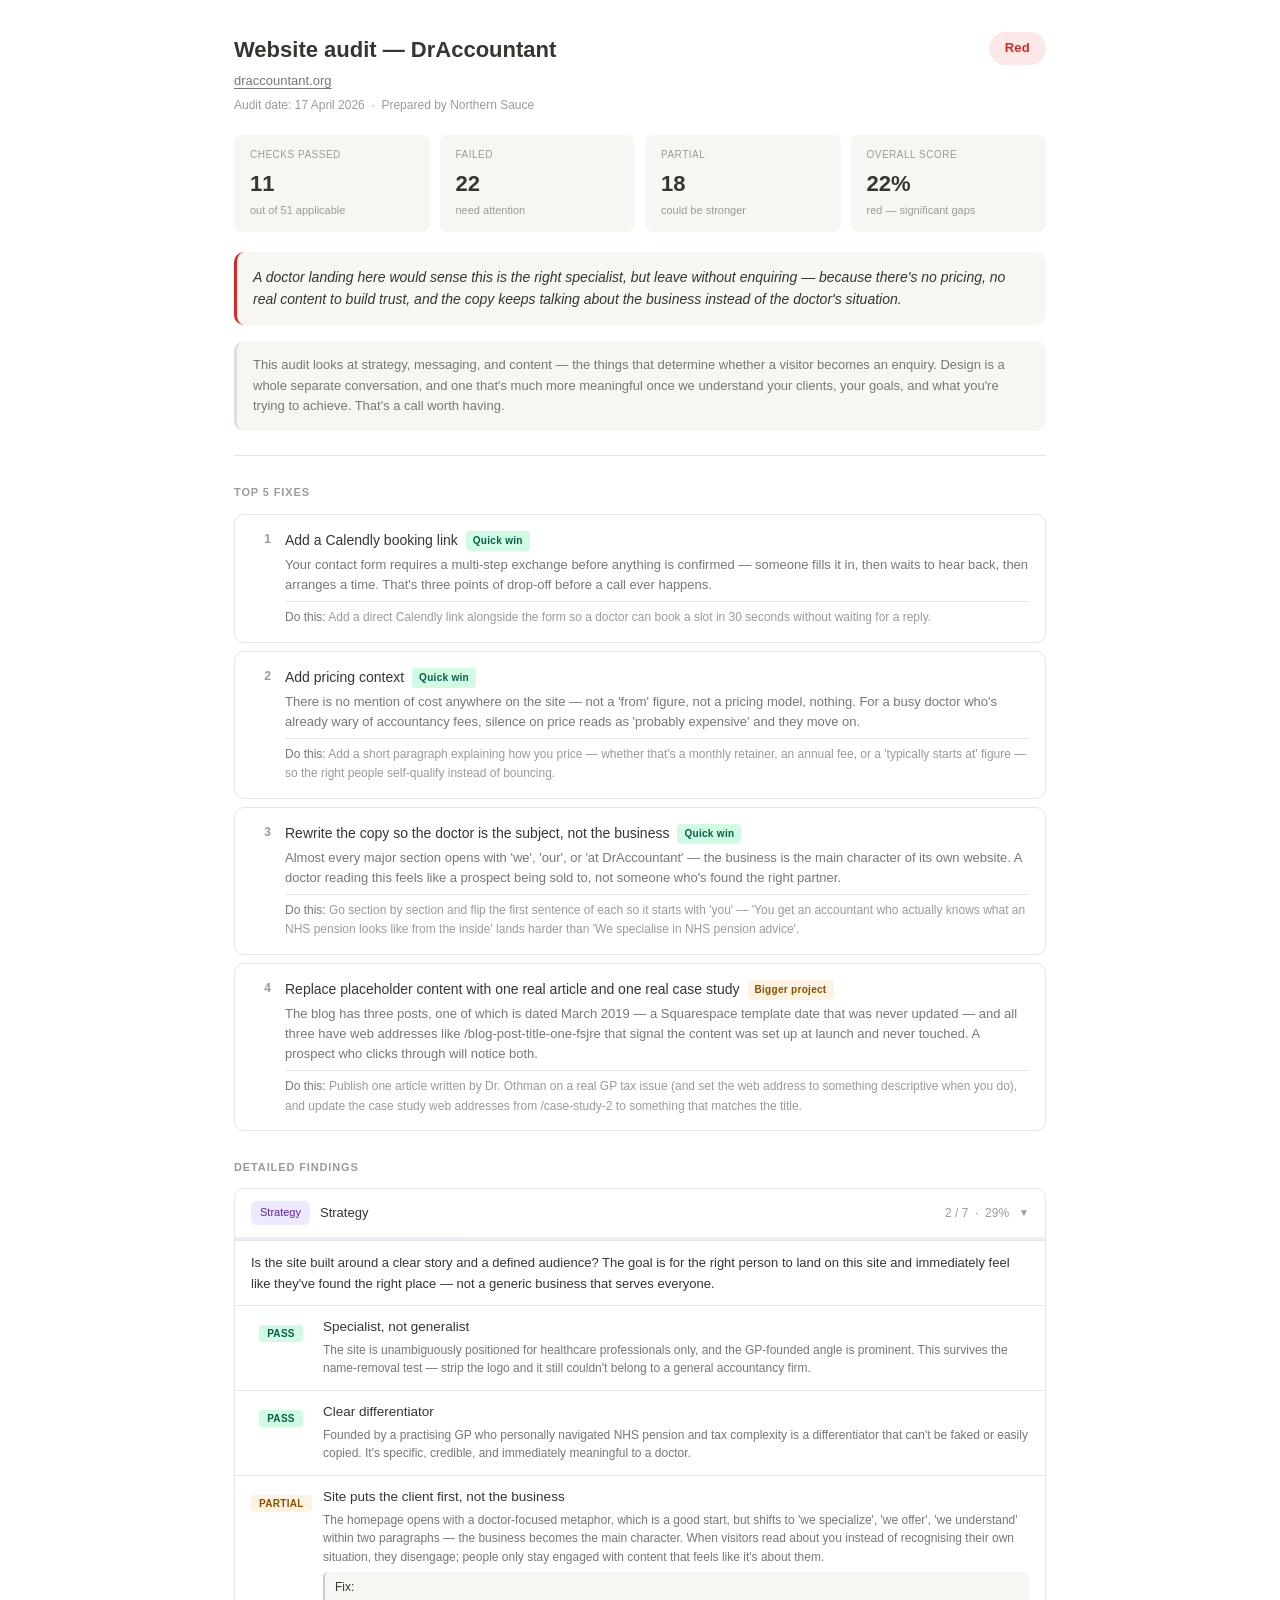
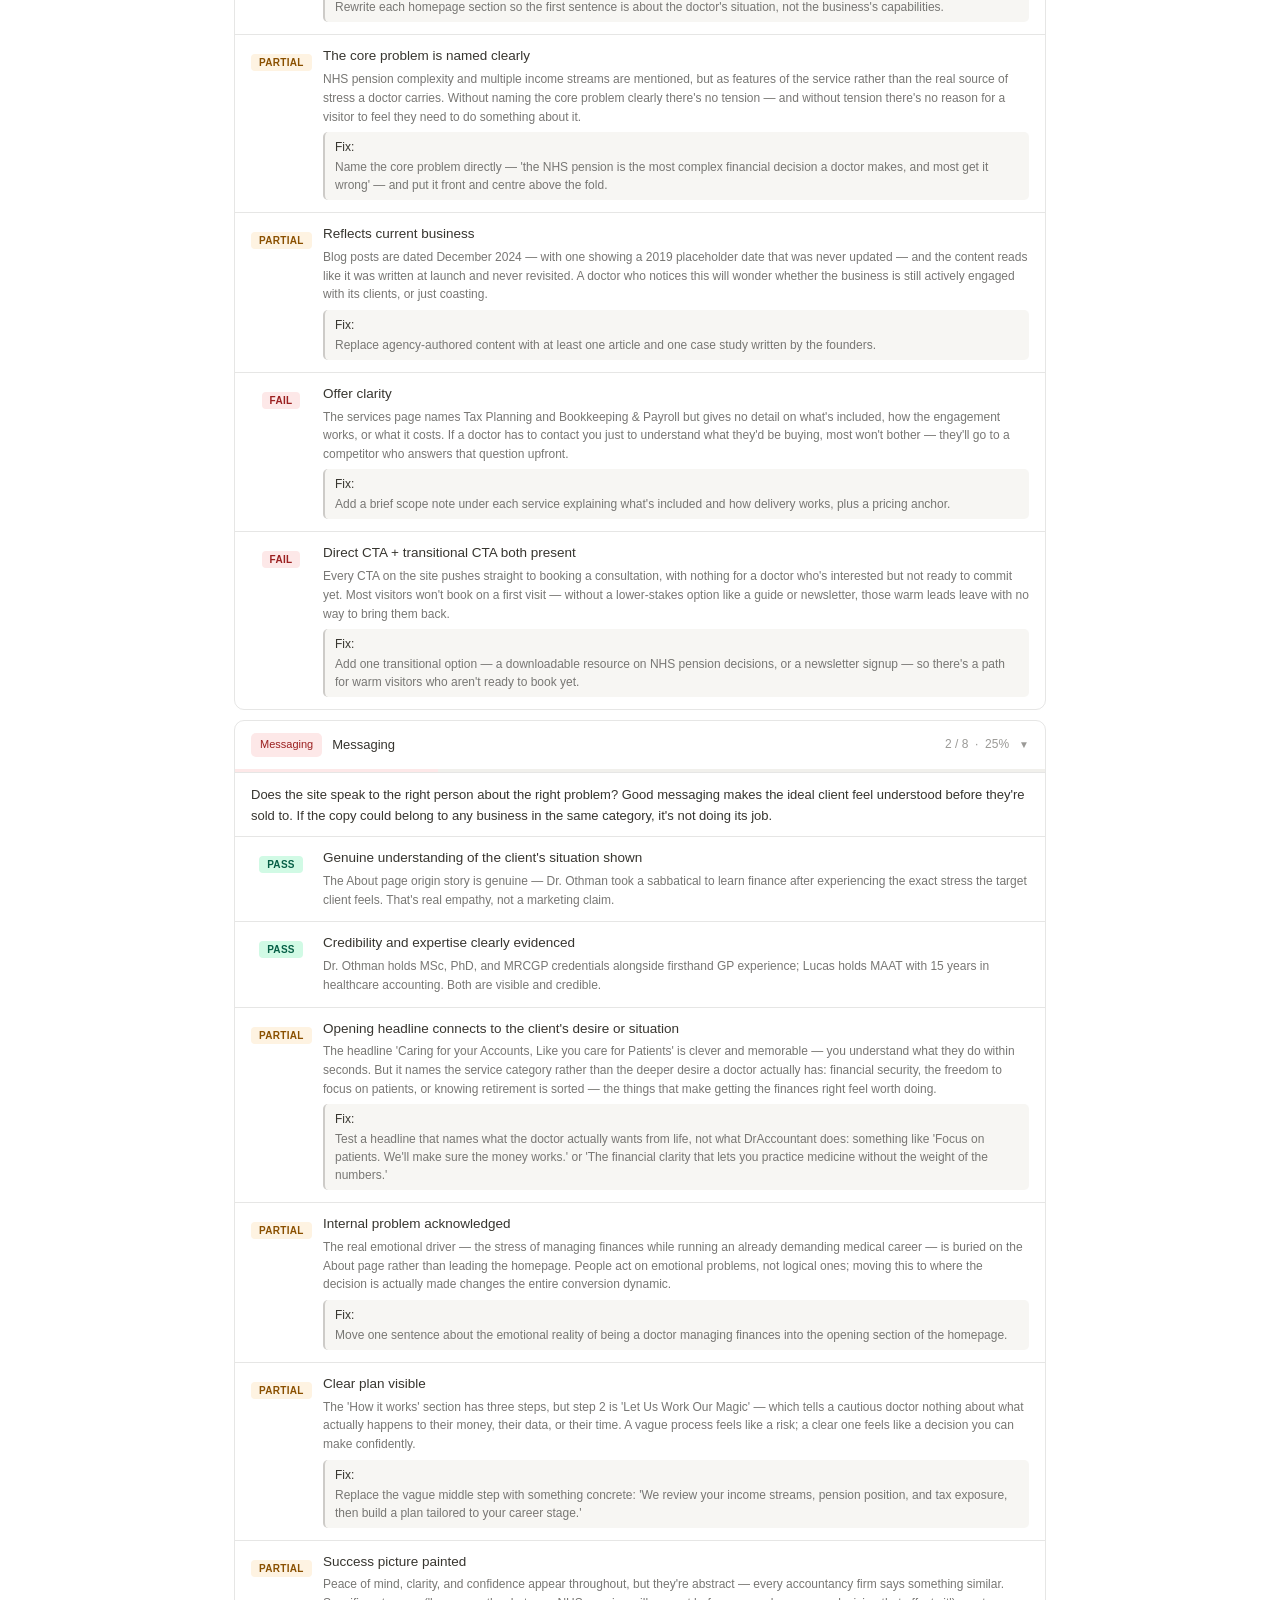
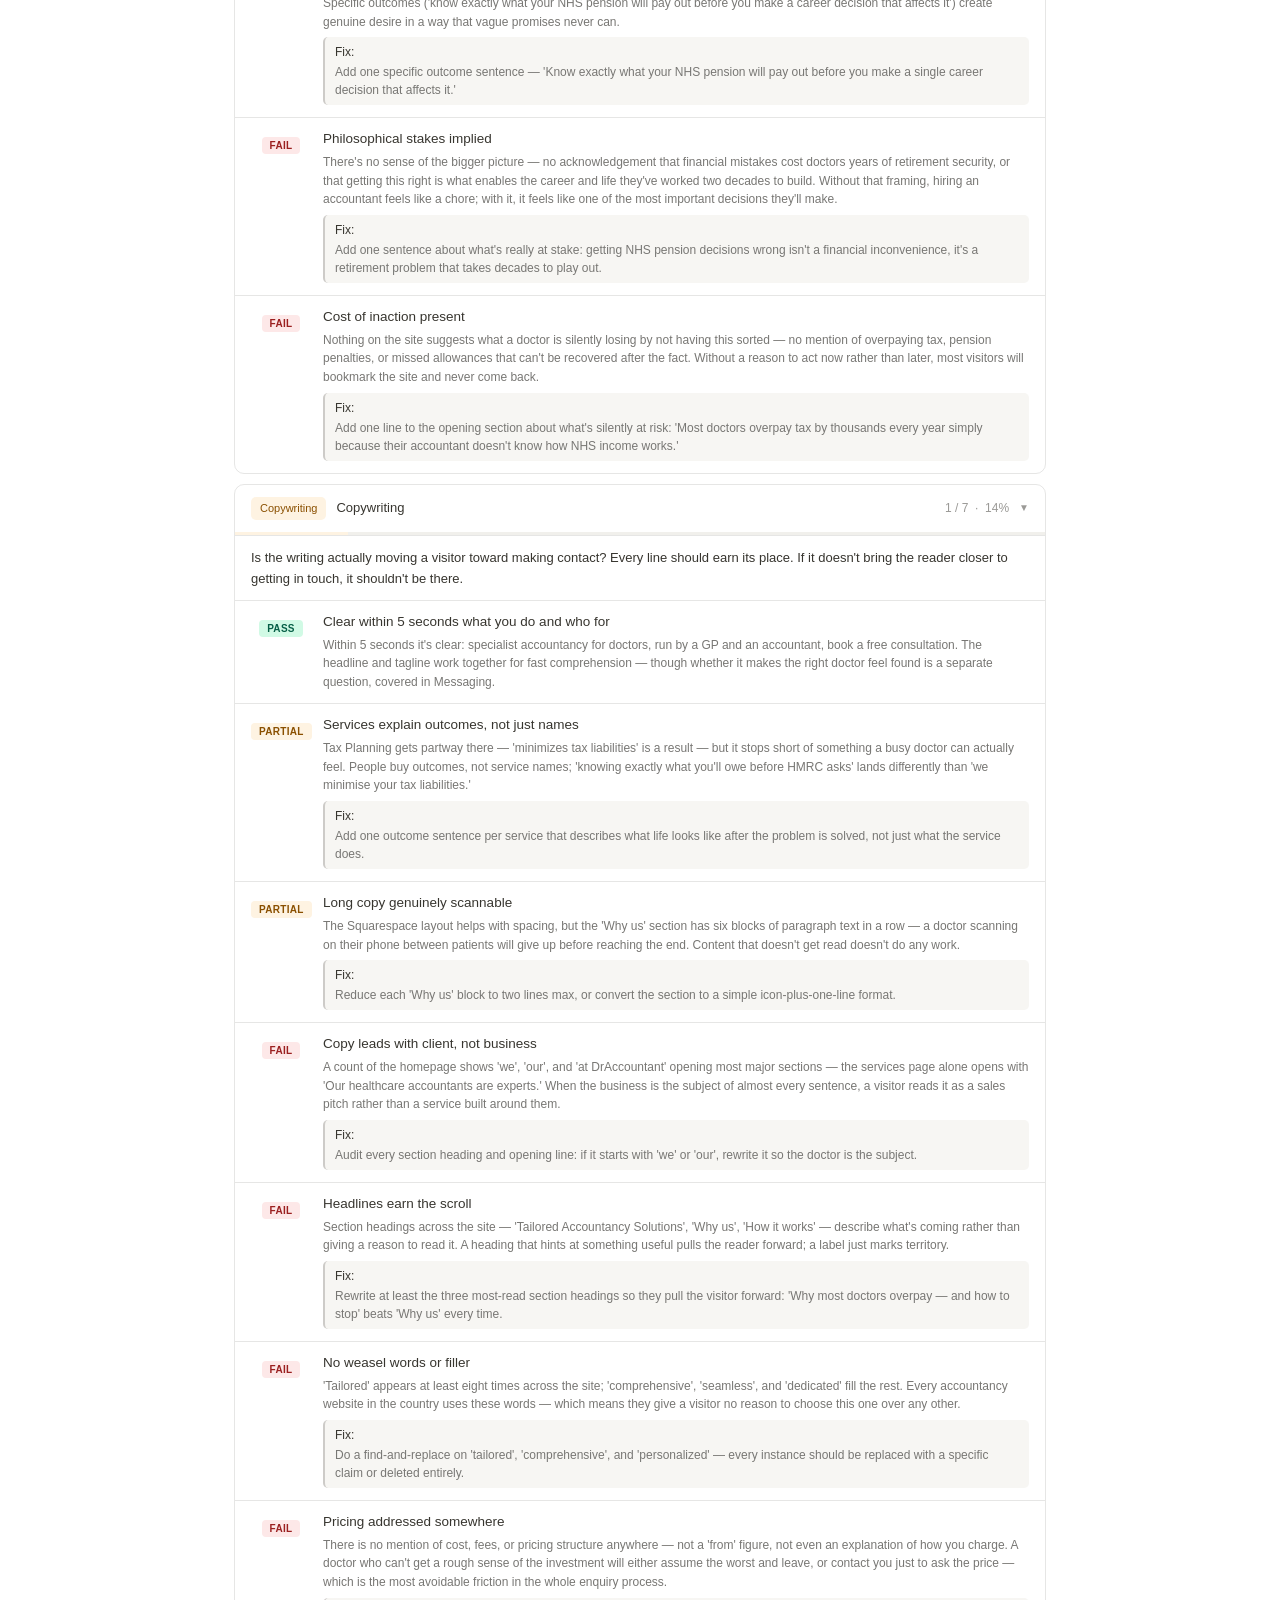
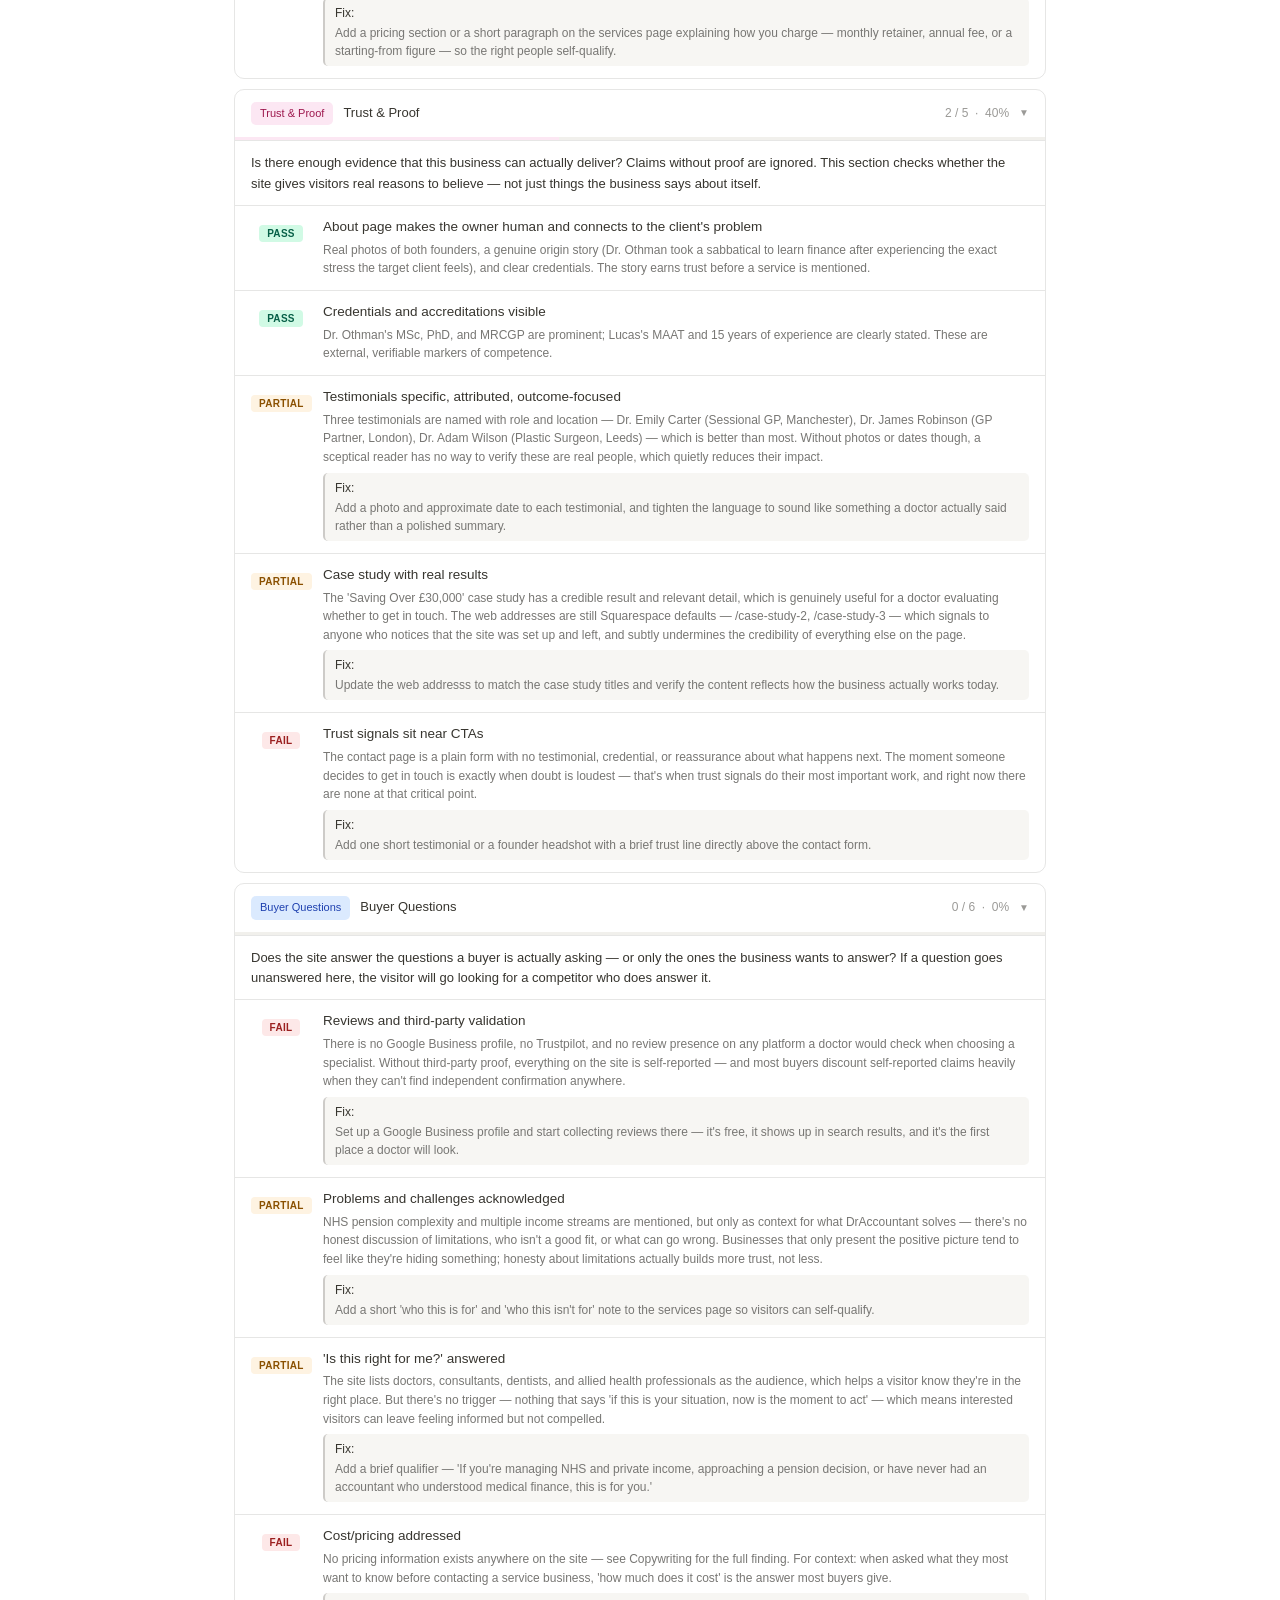
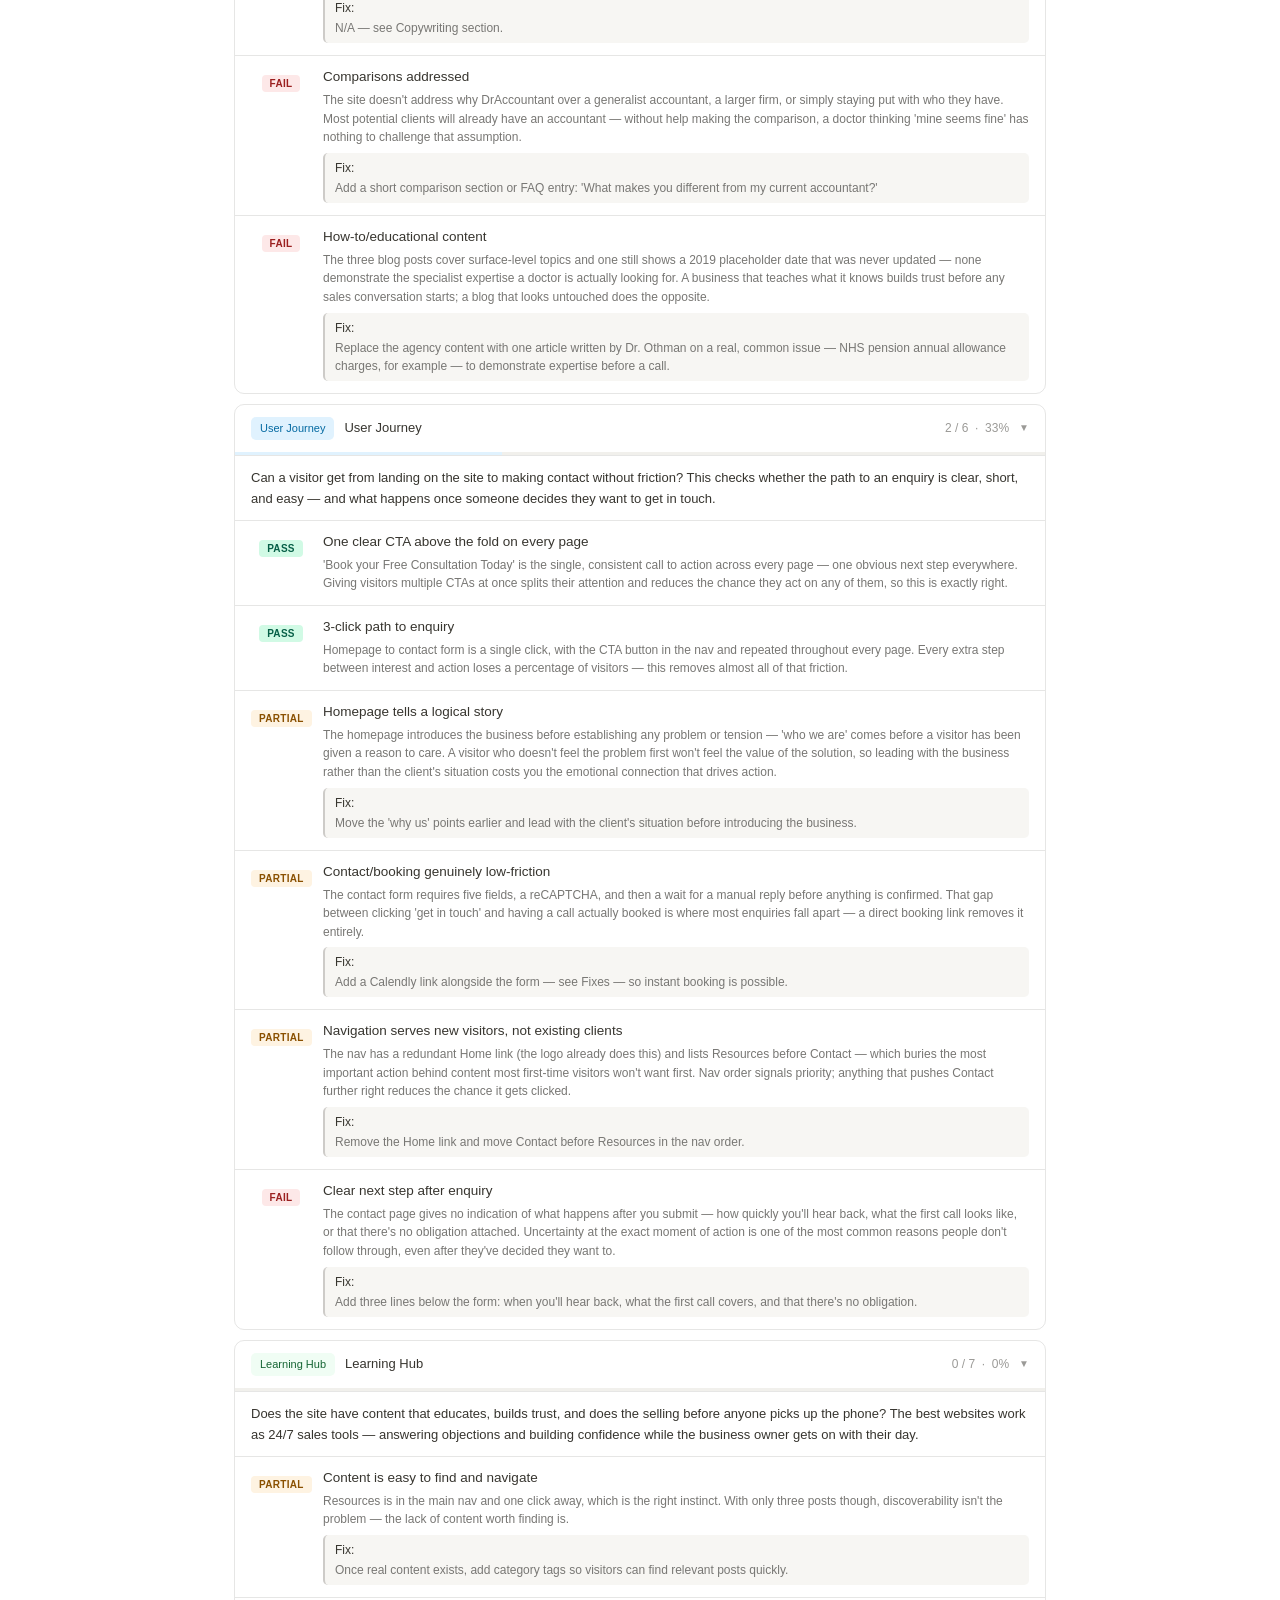
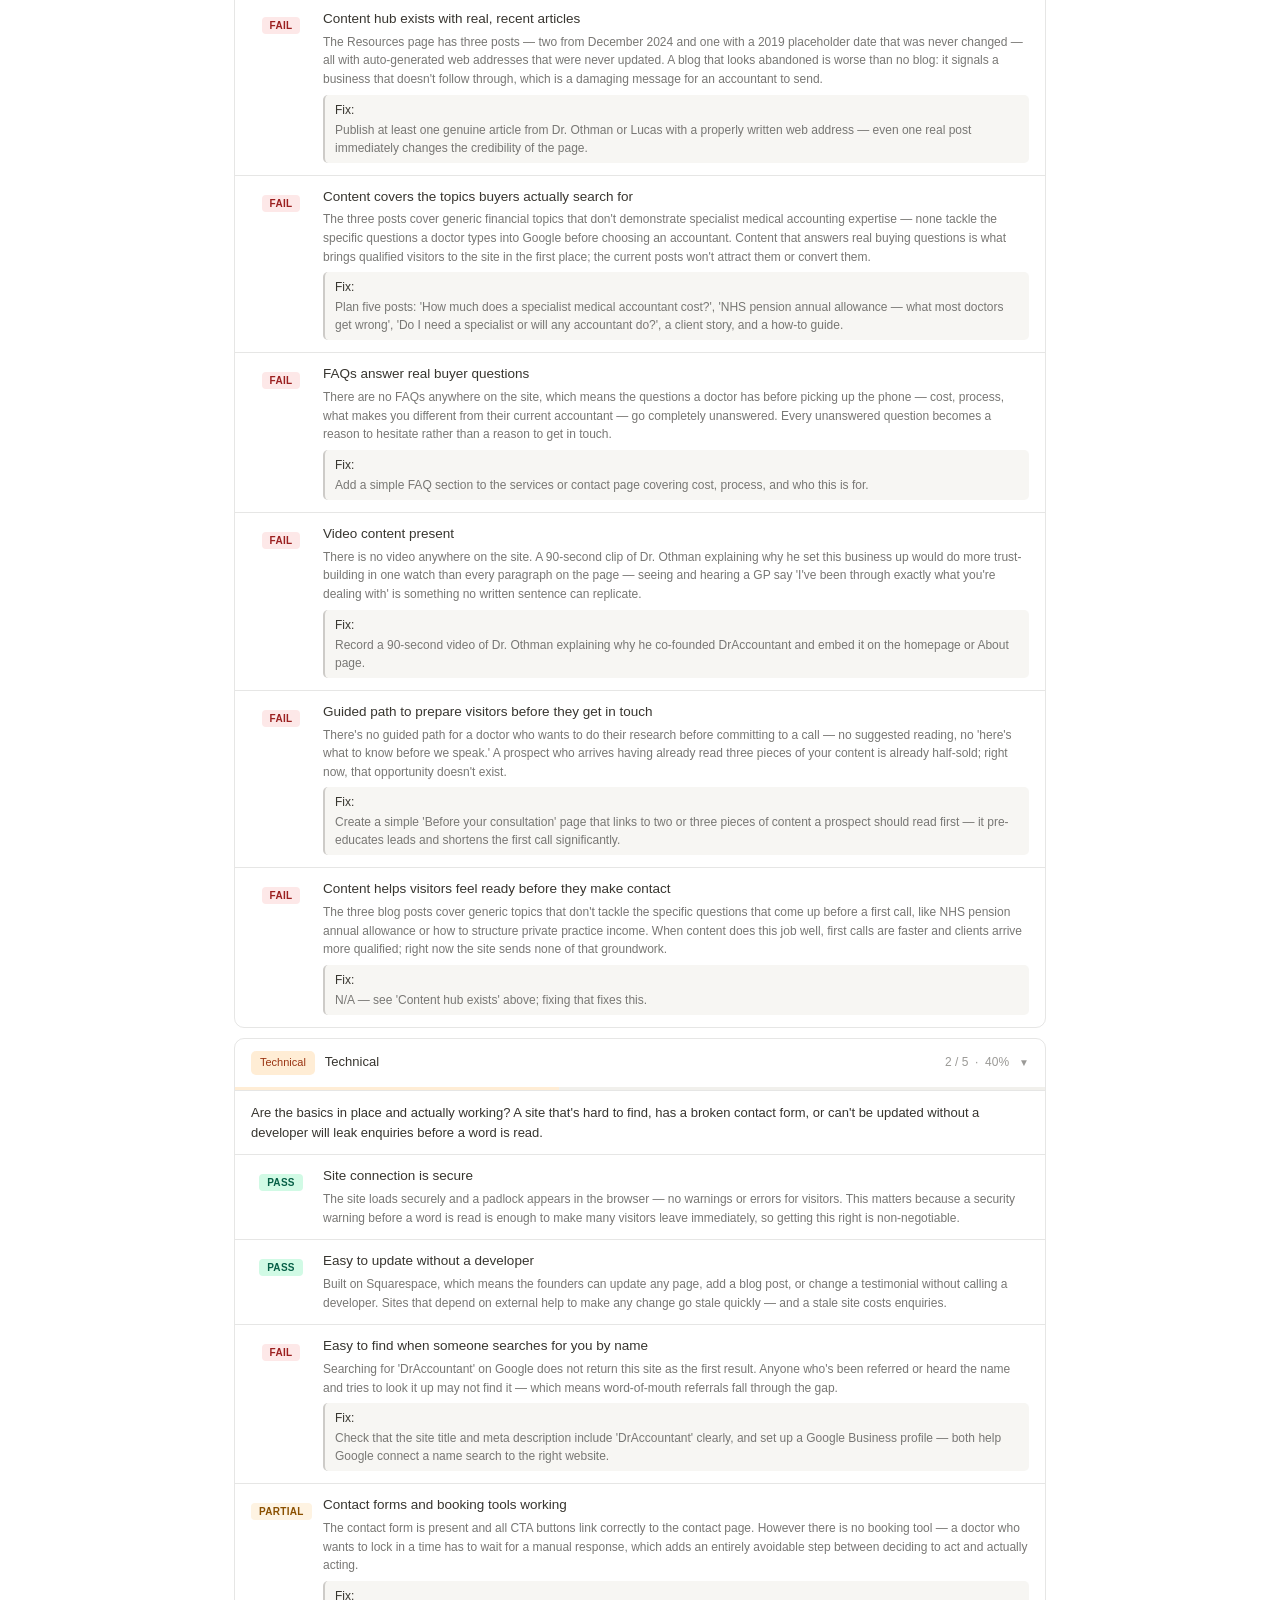
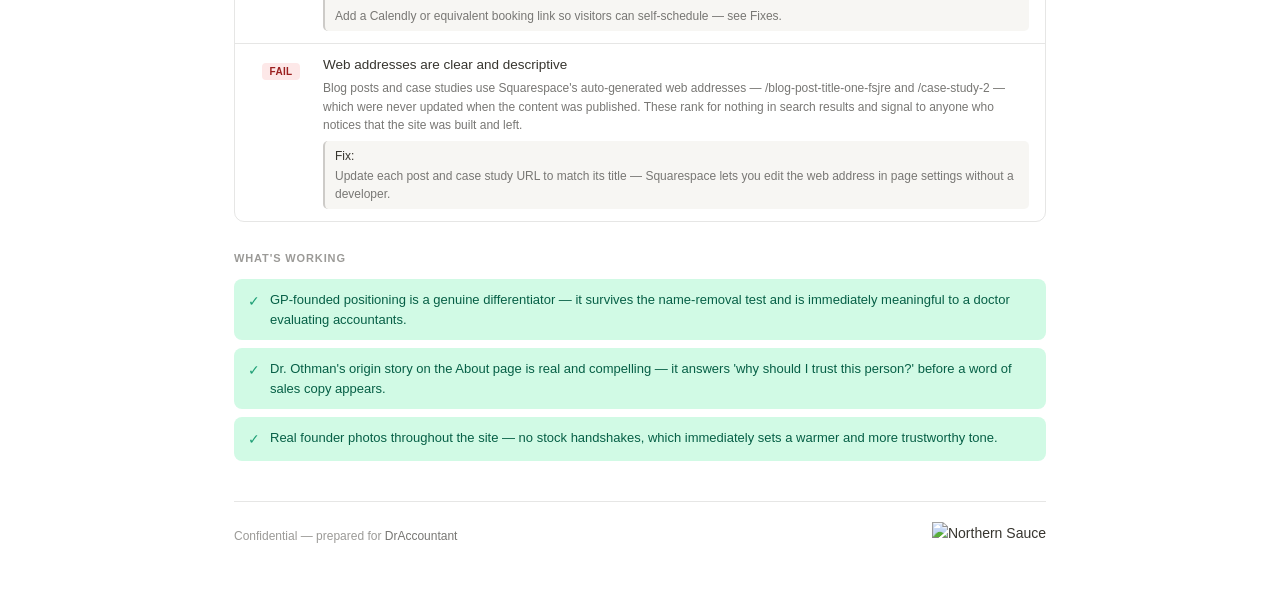
==== commit 981b3b59: "Update audit: DrAccountant — fix branded search to Fail" ====
--- a/audits/dr-accountant-2026-04-17/report.html
+++ b/audits/dr-accountant-2026-04-17/report.html
@@ -22,12 +22,12 @@
   <div class="score-row">
     <div class="score-card">
       <div class="score-label">Checks passed</div>
-      <div class="score-val">12</div>
+      <div class="score-val">11</div>
       <div class="score-sub">out of 51 applicable</div>
     </div>
     <div class="score-card">
       <div class="score-label">Failed</div>
-      <div class="score-val">21</div>
+      <div class="score-val">22</div>
       <div class="score-sub">need attention</div>
     </div>
     <div class="score-card">
@@ -37,7 +37,7 @@
     </div>
     <div class="score-card">
       <div class="score-label">Overall score</div>
-      <div class="score-val">24%</div>
+      <div class="score-val">22%</div>
       <div class="score-sub">red — significant gaps</div>
     </div>
   </div>
@@ -541,10 +541,10 @@
   <div class="audit-sec-head" onclick="toggleSec('s8')">
     <span class="sec-badge b-tech">Technical</span>
     <h2>Technical</h2>
-    <span class="sec-score">3 / 5 &nbsp;·&nbsp; 60%</span>
+    <span class="sec-score">2 / 5 &nbsp;·&nbsp; 40%</span>
     <span class="chev" id="chev-s8">▼</span>
   </div>
-  <div class="sec-prog-wrap"><div class="sec-prog-bar b-tech" style="width:60%"></div></div>
+  <div class="sec-prog-wrap"><div class="sec-prog-bar b-tech" style="width:40%"></div></div>
   <div class="findings-list" id="body-s8">
   <div class="sec-desc">Are the basics in place and actually working? A site that's hard to find, has a broken contact form, or can't be updated without a developer will leak enquiries before a word is read.</div>
     <div class="finding">
@@ -562,10 +562,11 @@
       </div>
     </div>
     <div class="finding">
-      <div class="verdict-dot"><span class="verdict-tag v-pass">PASS</span></div>
+      <div class="verdict-dot"><span class="verdict-tag v-fail">FAIL</span></div>
       <div class="finding-body">
         <div class="finding-check">Easy to find when someone searches for you by name</div>
-        <div class="finding-note">Searching for 'DrAccountant' on Google returns this site as the first result. Anyone who's been referred or heard the name can find it immediately — which matters because word of mouth is likely one of the main ways new clients arrive.</div>
+        <div class="finding-note">Searching for 'DrAccountant' on Google does not return this site as the first result. Anyone who's been referred or heard the name and tries to look it up may not find it — which means word-of-mouth referrals fall through the gap.</div>
+      <div class="finding-rec"><strong>Fix:</strong> Check that the site title and meta description include 'DrAccountant' clearly, and set up a Google Business profile — both help Google connect a name search to the right website.</div>
       </div>
     </div>
     <div class="finding">
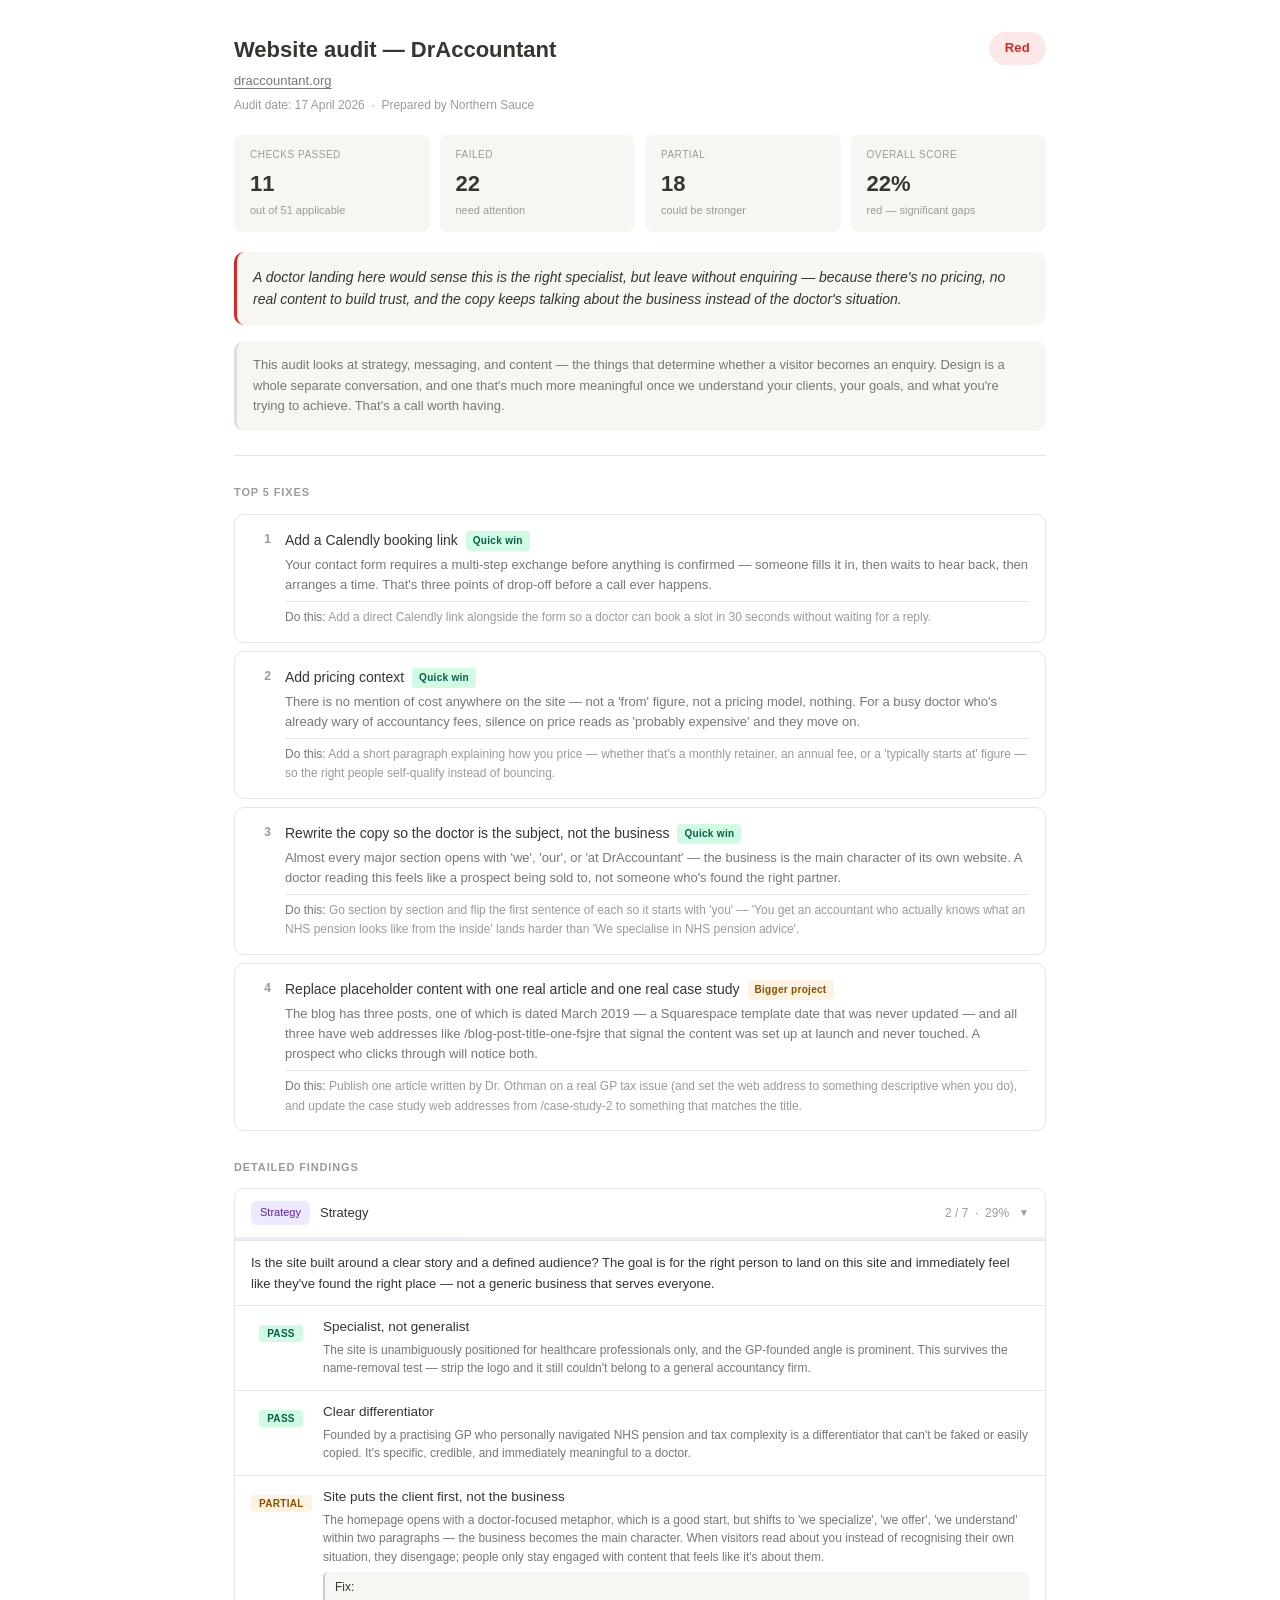
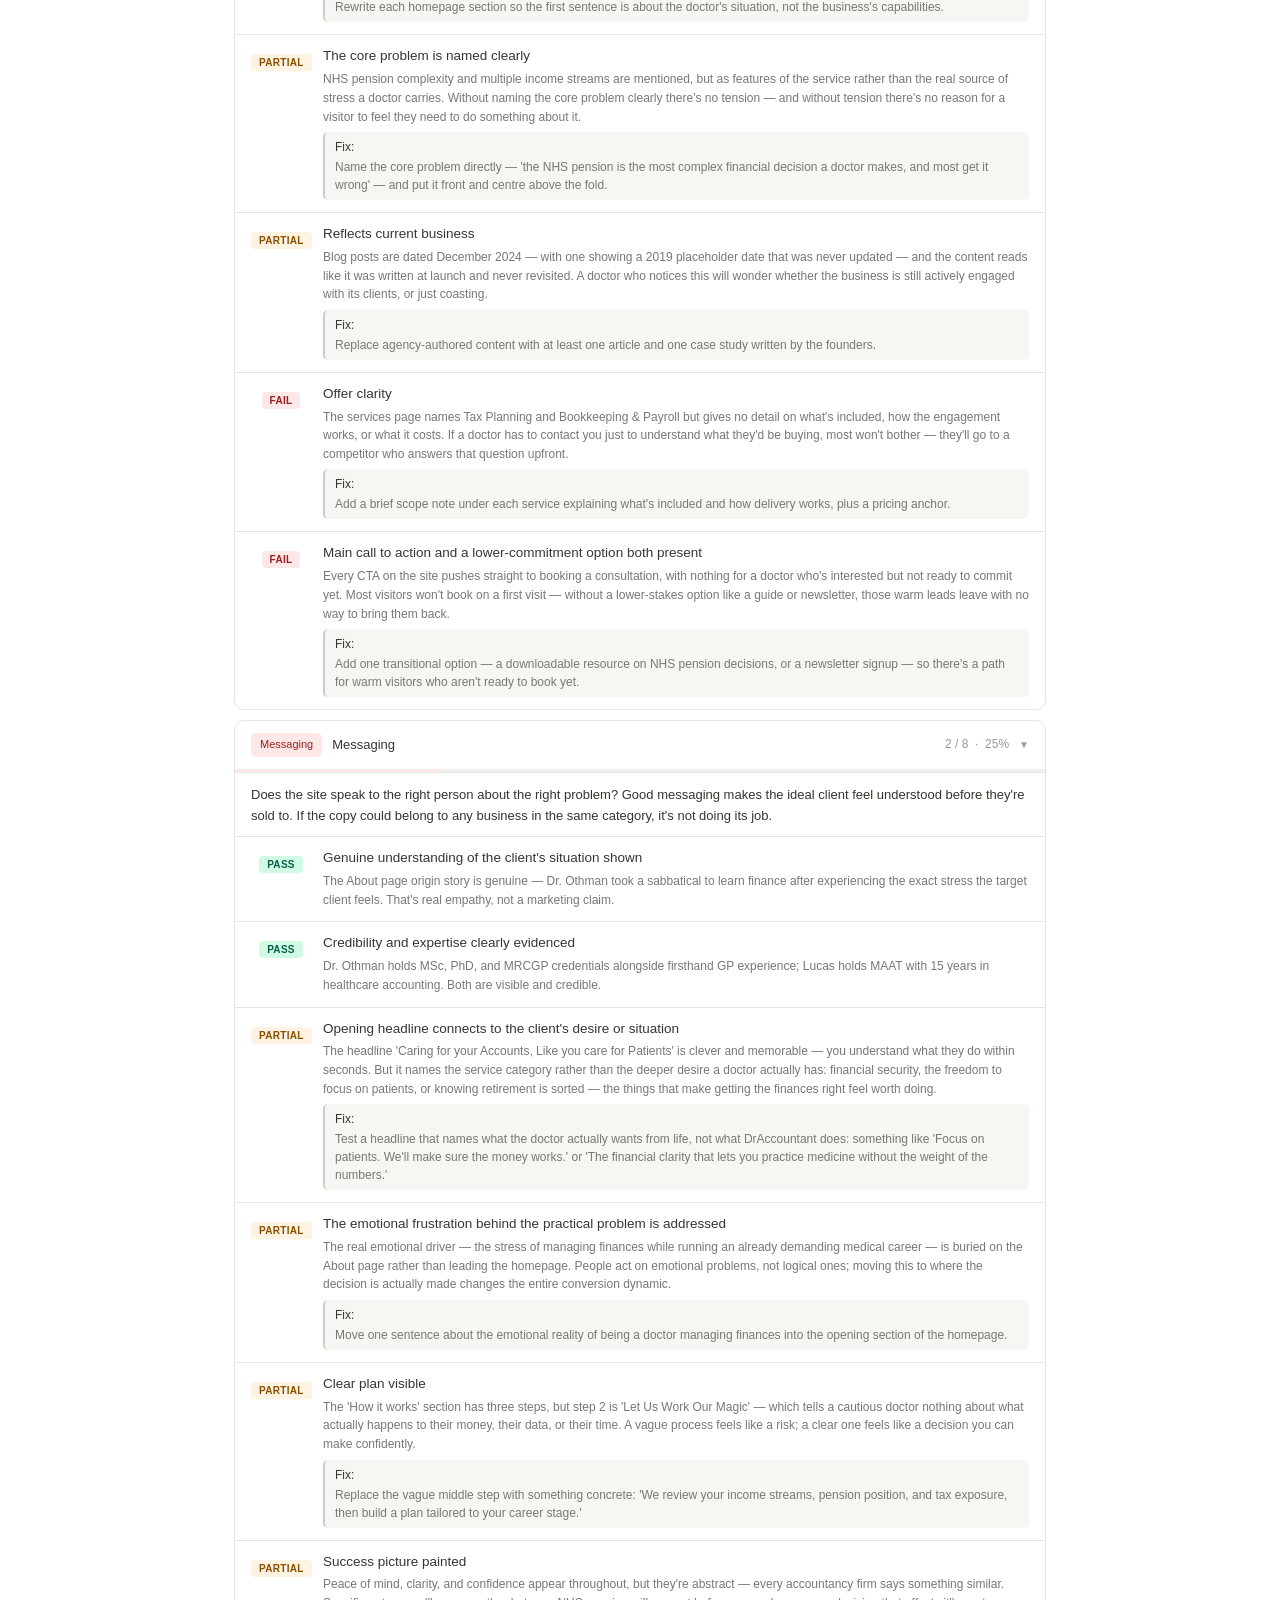
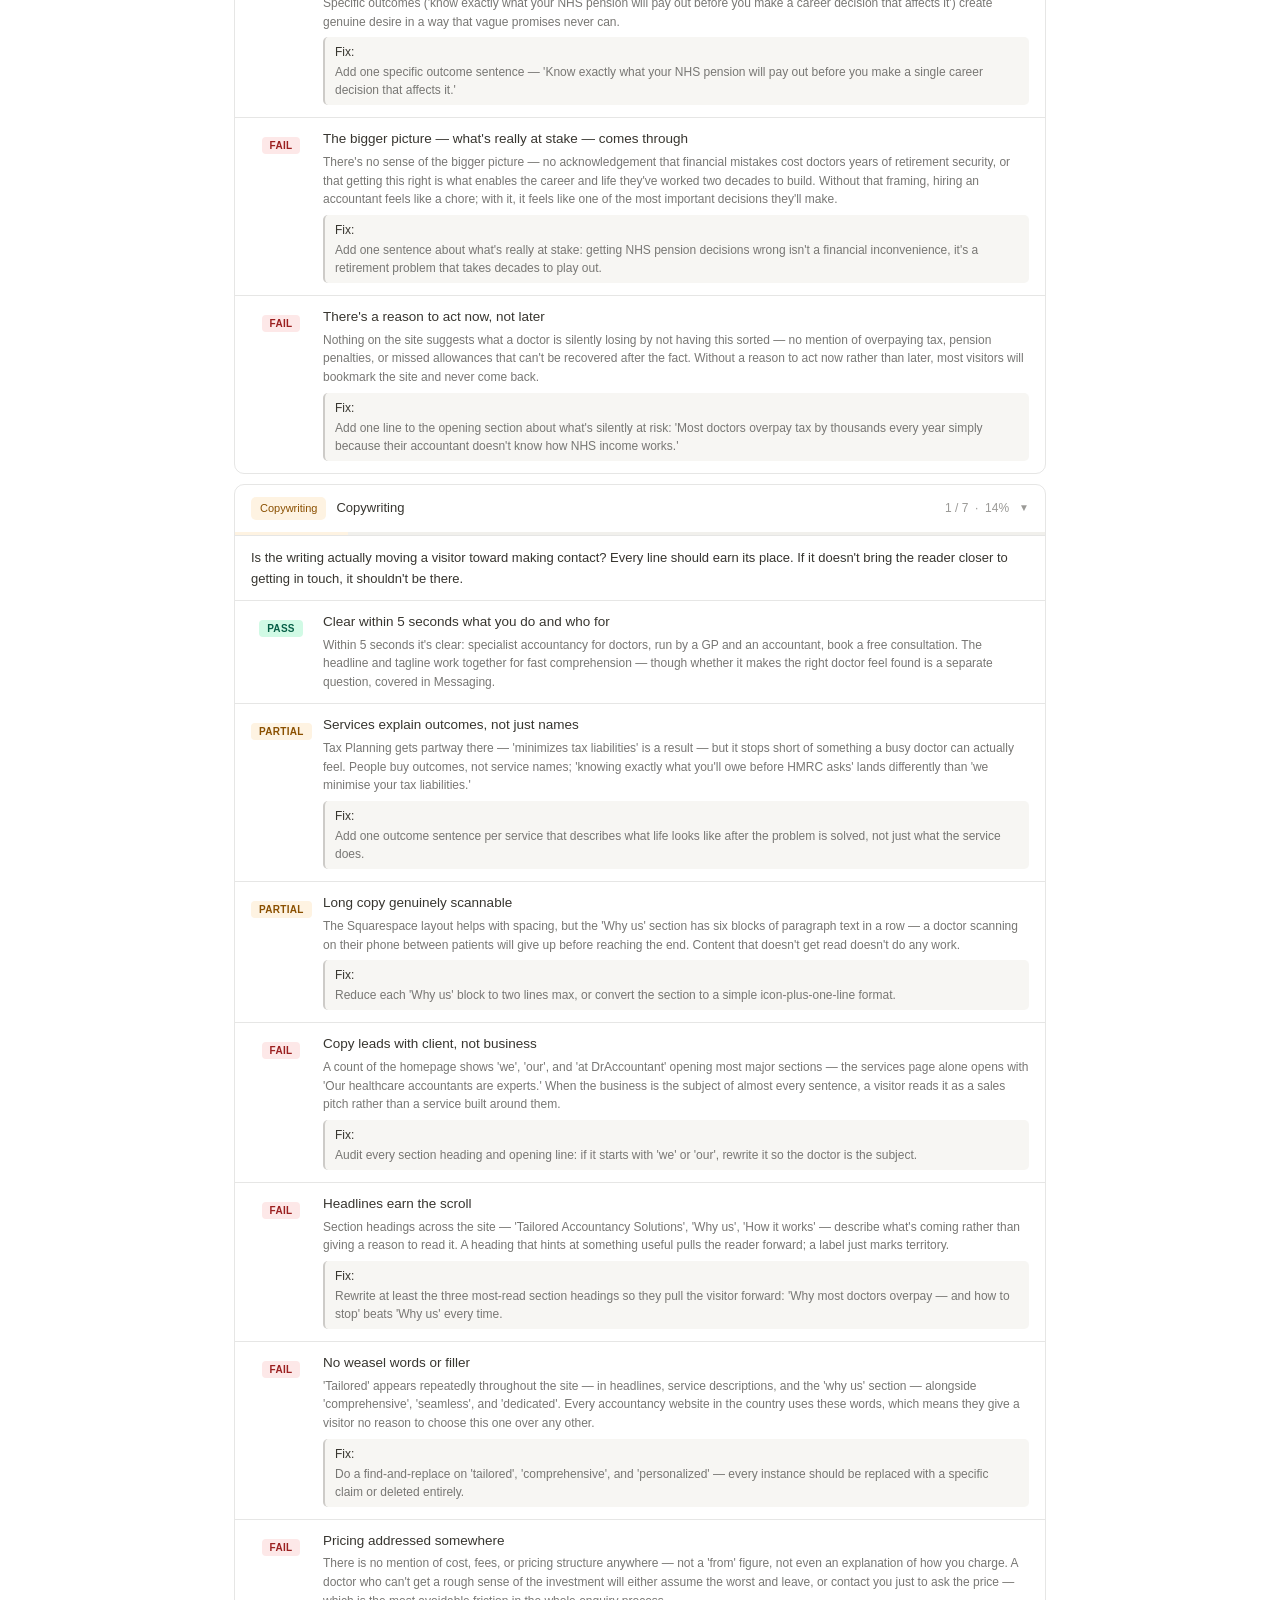
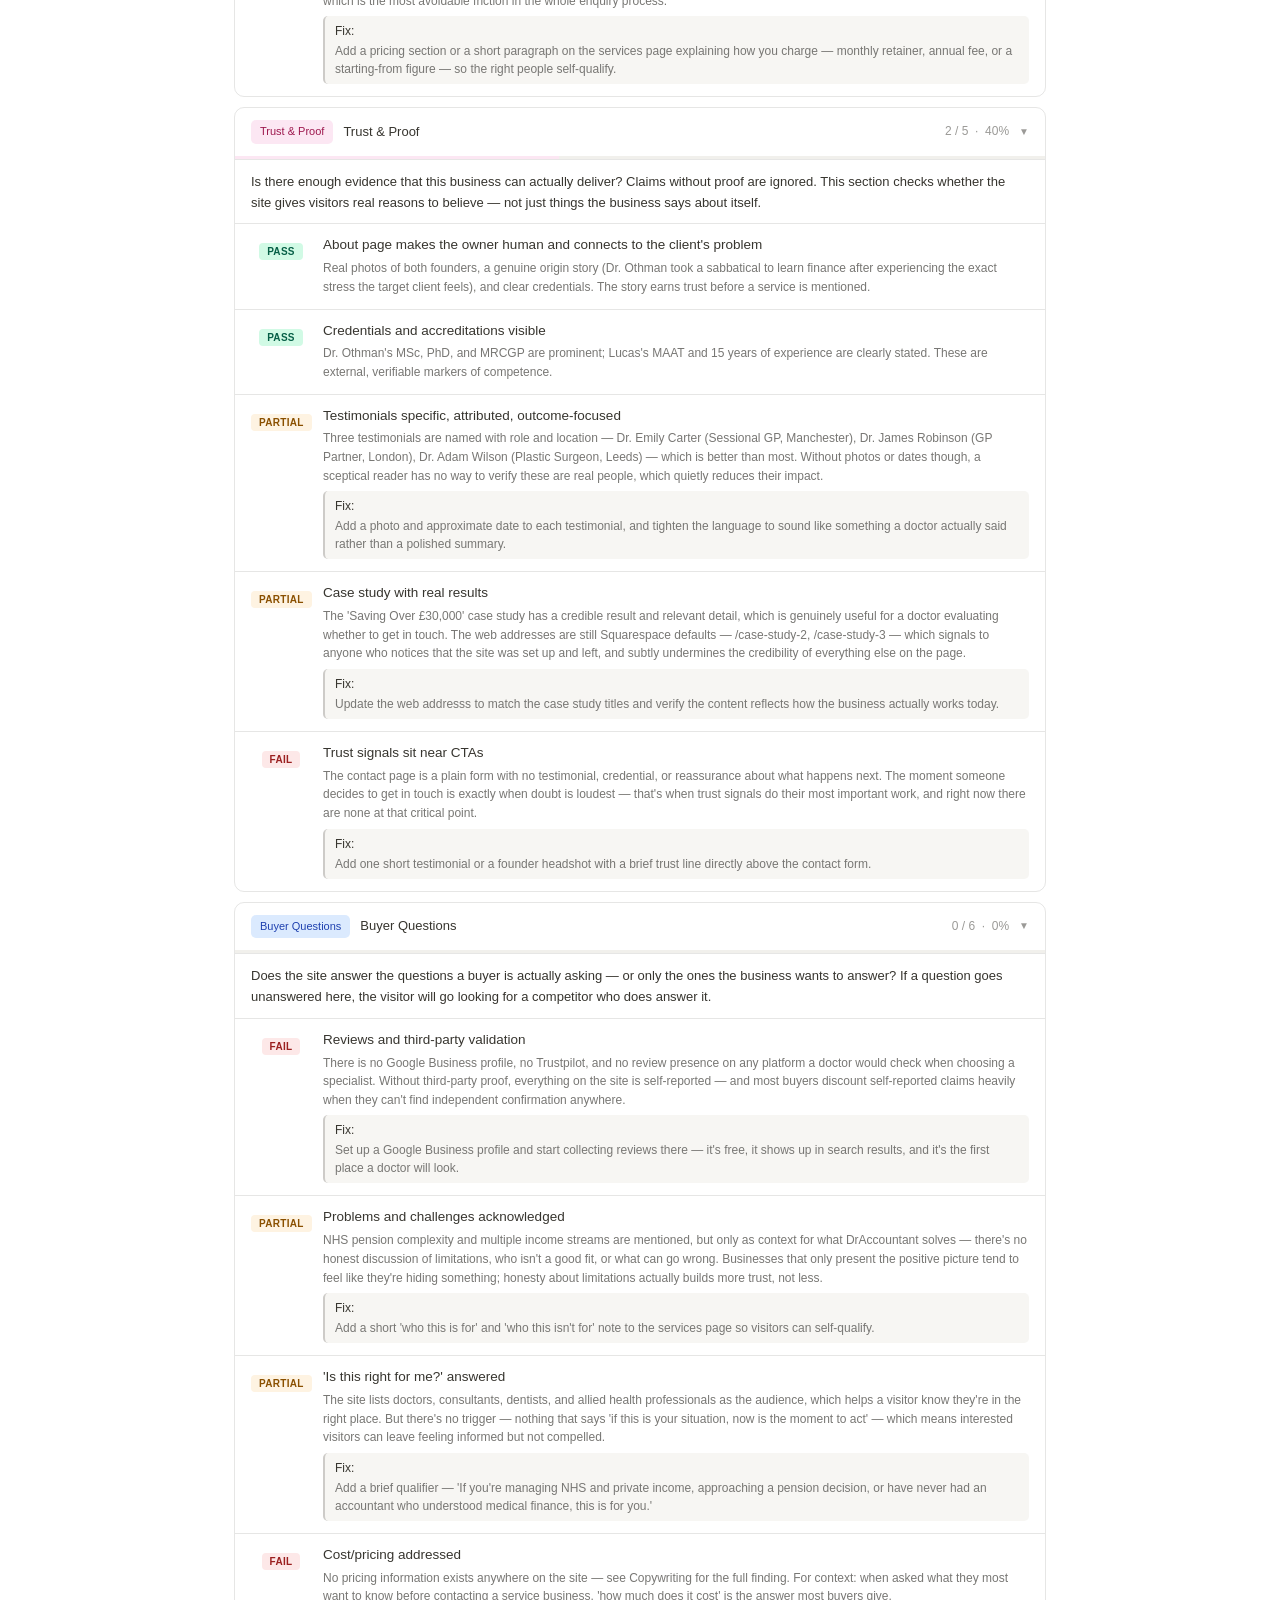
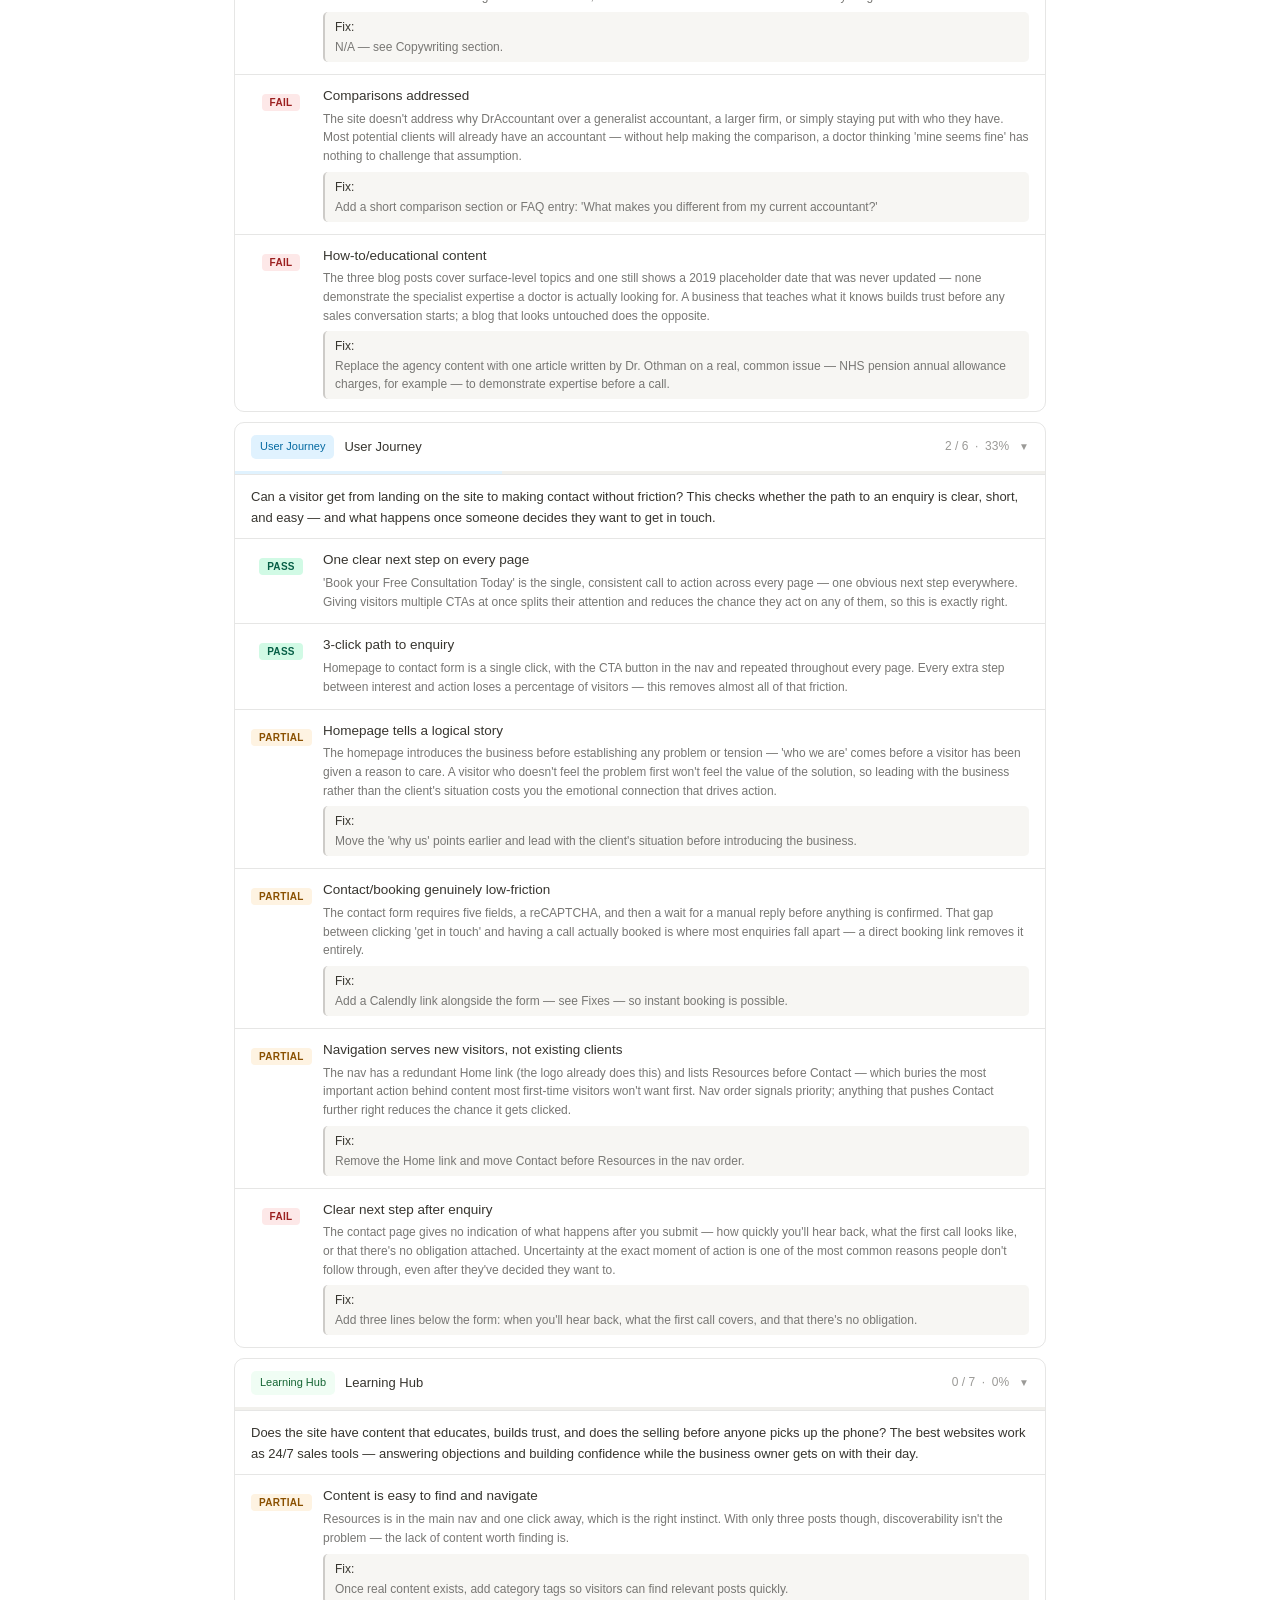
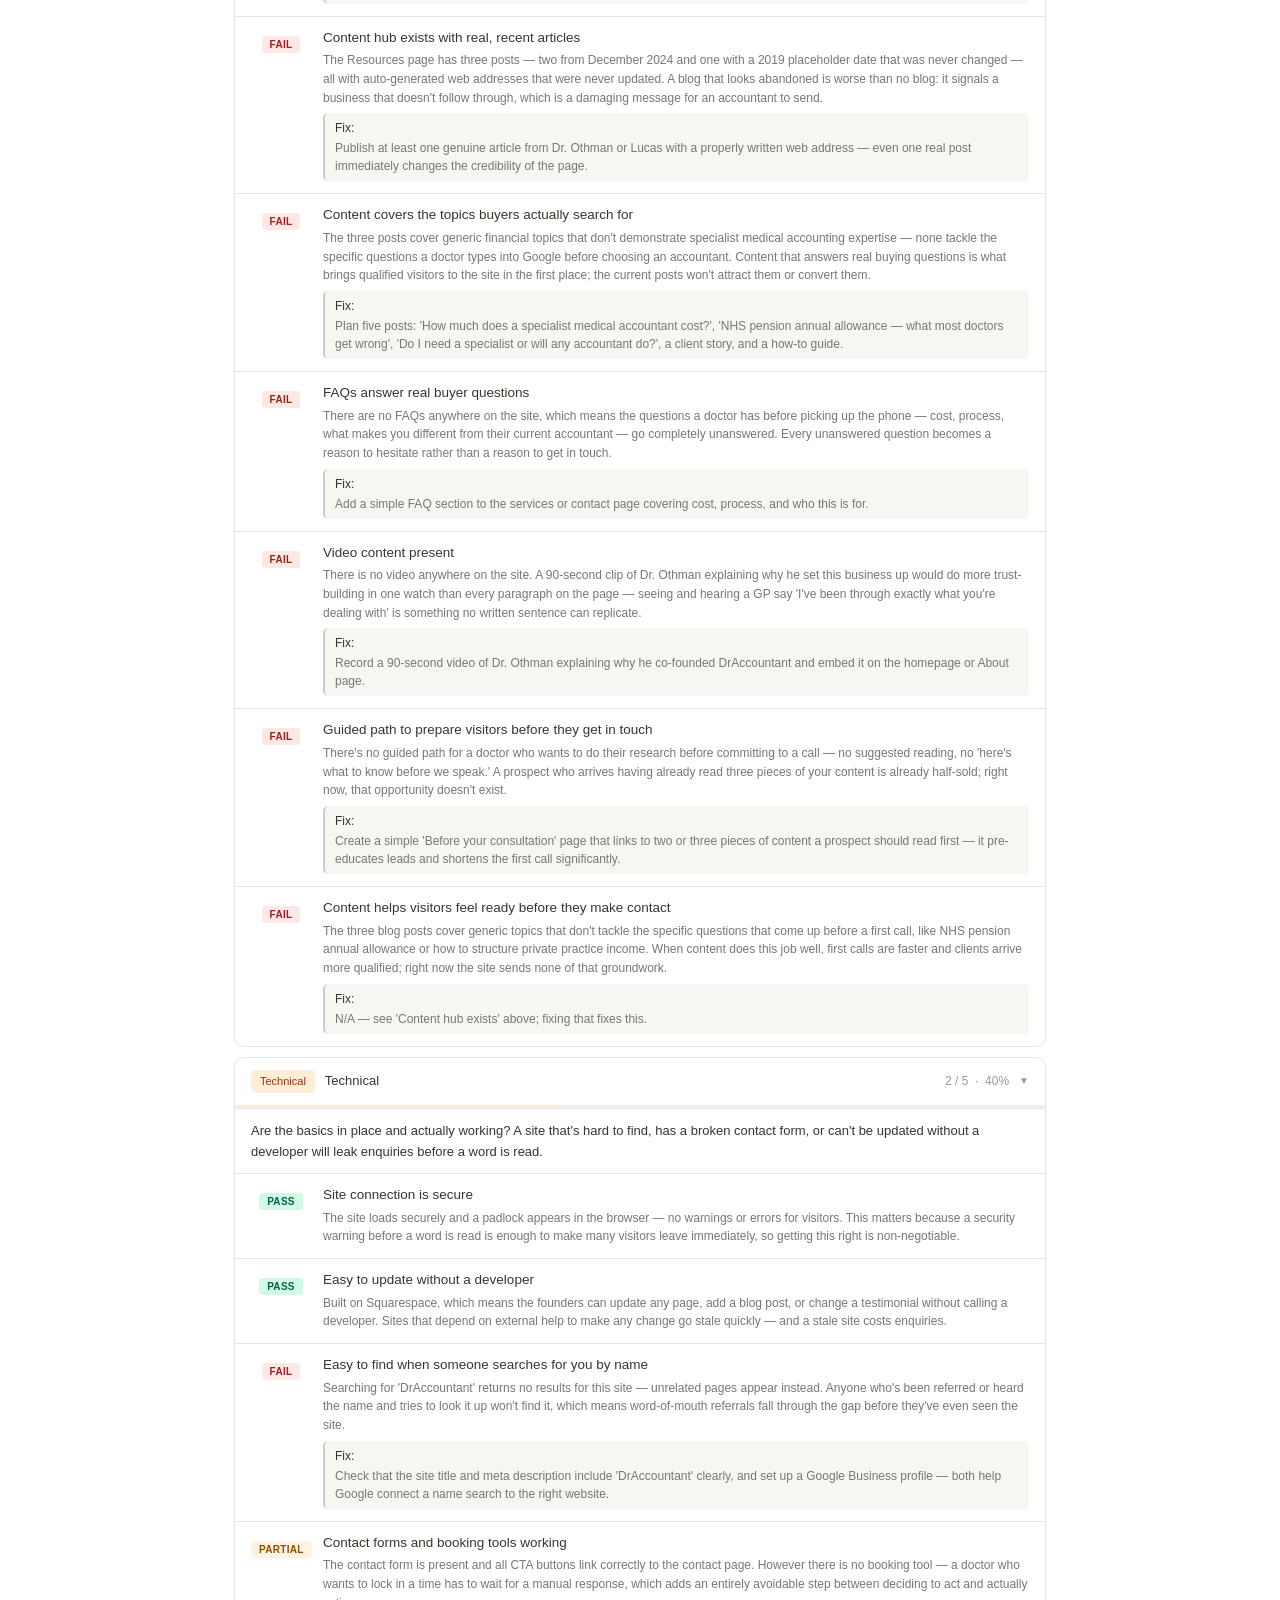
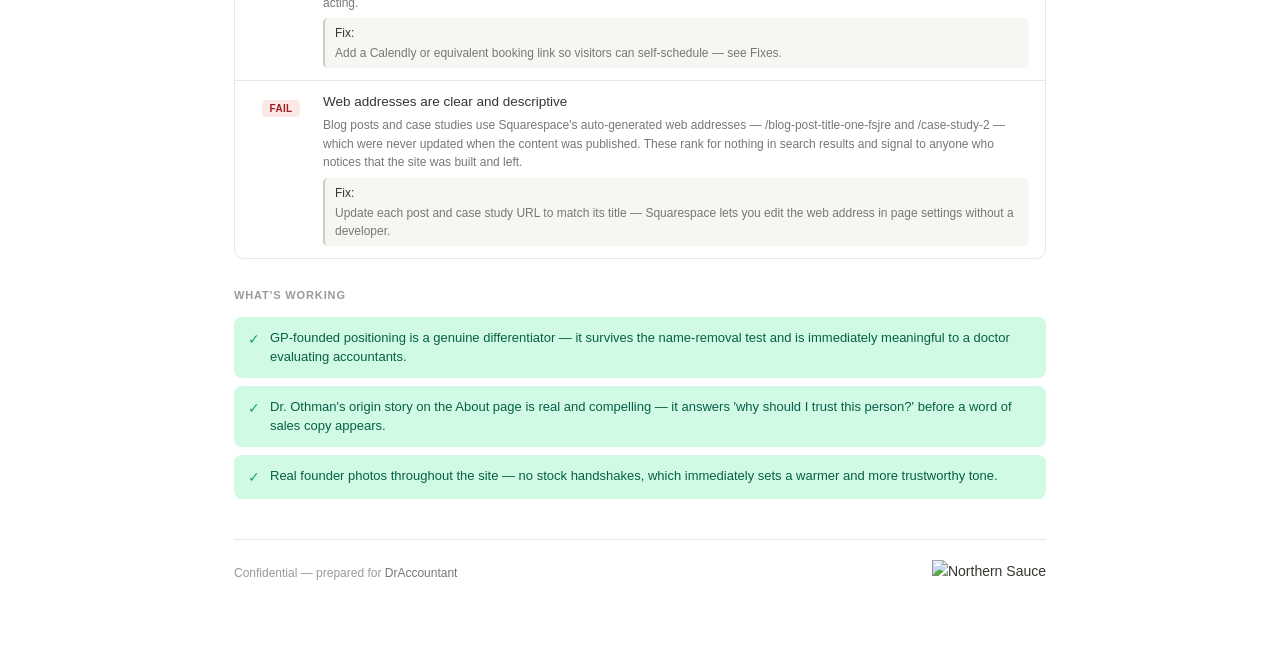
==== commit 1776a4f7: "Update audit: DrAccountant — jargon cleanup, verified findings, section descriptions" ====
--- a/audits/dr-accountant-2026-04-17/report.html
+++ b/audits/dr-accountant-2026-04-17/report.html
@@ -146,7 +146,7 @@
     <div class="finding">
       <div class="verdict-dot"><span class="verdict-tag v-fail">FAIL</span></div>
       <div class="finding-body">
-        <div class="finding-check">Direct CTA + transitional CTA both present</div>
+        <div class="finding-check">Main call to action and a lower-commitment option both present</div>
         <div class="finding-note">Every CTA on the site pushes straight to booking a consultation, with nothing for a doctor who's interested but not ready to commit yet. Most visitors won't book on a first visit — without a lower-stakes option like a guide or newsletter, those warm leads leave with no way to bring them back.</div>
       <div class="finding-rec"><strong>Fix:</strong> Add one transitional option — a downloadable resource on NHS pension decisions, or a newsletter signup — so there's a path for warm visitors who aren't ready to book yet.</div>
       </div>
@@ -189,7 +189,7 @@
     <div class="finding">
       <div class="verdict-dot"><span class="verdict-tag v-partial">PARTIAL</span></div>
       <div class="finding-body">
-        <div class="finding-check">Internal problem acknowledged</div>
+        <div class="finding-check">The emotional frustration behind the practical problem is addressed</div>
         <div class="finding-note">The real emotional driver — the stress of managing finances while running an already demanding medical career — is buried on the About page rather than leading the homepage. People act on emotional problems, not logical ones; moving this to where the decision is actually made changes the entire conversion dynamic.</div>
       <div class="finding-rec"><strong>Fix:</strong> Move one sentence about the emotional reality of being a doctor managing finances into the opening section of the homepage.</div>
       </div>
@@ -213,7 +213,7 @@
     <div class="finding">
       <div class="verdict-dot"><span class="verdict-tag v-fail">FAIL</span></div>
       <div class="finding-body">
-        <div class="finding-check">Philosophical stakes implied</div>
+        <div class="finding-check">The bigger picture — what's really at stake — comes through</div>
         <div class="finding-note">There's no sense of the bigger picture — no acknowledgement that financial mistakes cost doctors years of retirement security, or that getting this right is what enables the career and life they've worked two decades to build. Without that framing, hiring an accountant feels like a chore; with it, it feels like one of the most important decisions they'll make.</div>
       <div class="finding-rec"><strong>Fix:</strong> Add one sentence about what's really at stake: getting NHS pension decisions wrong isn't a financial inconvenience, it's a retirement problem that takes decades to play out.</div>
       </div>
@@ -221,7 +221,7 @@
     <div class="finding">
       <div class="verdict-dot"><span class="verdict-tag v-fail">FAIL</span></div>
       <div class="finding-body">
-        <div class="finding-check">Cost of inaction present</div>
+        <div class="finding-check">There's a reason to act now, not later</div>
         <div class="finding-note">Nothing on the site suggests what a doctor is silently losing by not having this sorted — no mention of overpaying tax, pension penalties, or missed allowances that can't be recovered after the fact. Without a reason to act now rather than later, most visitors will bookmark the site and never come back.</div>
       <div class="finding-rec"><strong>Fix:</strong> Add one line to the opening section about what's silently at risk: 'Most doctors overpay tax by thousands every year simply because their accountant doesn't know how NHS income works.'</div>
       </div>
@@ -282,7 +282,7 @@
       <div class="verdict-dot"><span class="verdict-tag v-fail">FAIL</span></div>
       <div class="finding-body">
         <div class="finding-check">No weasel words or filler</div>
-        <div class="finding-note">'Tailored' appears at least eight times across the site; 'comprehensive', 'seamless', and 'dedicated' fill the rest. Every accountancy website in the country uses these words — which means they give a visitor no reason to choose this one over any other.</div>
+        <div class="finding-note">'Tailored' appears repeatedly throughout the site — in headlines, service descriptions, and the 'why us' section — alongside 'comprehensive', 'seamless', and 'dedicated'. Every accountancy website in the country uses these words, which means they give a visitor no reason to choose this one over any other.</div>
       <div class="finding-rec"><strong>Fix:</strong> Do a find-and-replace on 'tailored', 'comprehensive', and 'personalized' — every instance should be replaced with a specific claim or deleted entirely.</div>
       </div>
     </div>
@@ -422,7 +422,7 @@
     <div class="finding">
       <div class="verdict-dot"><span class="verdict-tag v-pass">PASS</span></div>
       <div class="finding-body">
-        <div class="finding-check">One clear CTA above the fold on every page</div>
+        <div class="finding-check">One clear next step on every page</div>
         <div class="finding-note">'Book your Free Consultation Today' is the single, consistent call to action across every page — one obvious next step everywhere. Giving visitors multiple CTAs at once splits their attention and reduces the chance they act on any of them, so this is exactly right.</div>
       </div>
     </div>
@@ -565,7 +565,7 @@
       <div class="verdict-dot"><span class="verdict-tag v-fail">FAIL</span></div>
       <div class="finding-body">
         <div class="finding-check">Easy to find when someone searches for you by name</div>
-        <div class="finding-note">Searching for 'DrAccountant' on Google does not return this site as the first result. Anyone who's been referred or heard the name and tries to look it up may not find it — which means word-of-mouth referrals fall through the gap.</div>
+        <div class="finding-note">Searching for 'DrAccountant' returns no results for this site — unrelated pages appear instead. Anyone who's been referred or heard the name and tries to look it up won't find it, which means word-of-mouth referrals fall through the gap before they've even seen the site.</div>
       <div class="finding-rec"><strong>Fix:</strong> Check that the site title and meta description include 'DrAccountant' clearly, and set up a Google Business profile — both help Google connect a name search to the right website.</div>
       </div>
     </div>
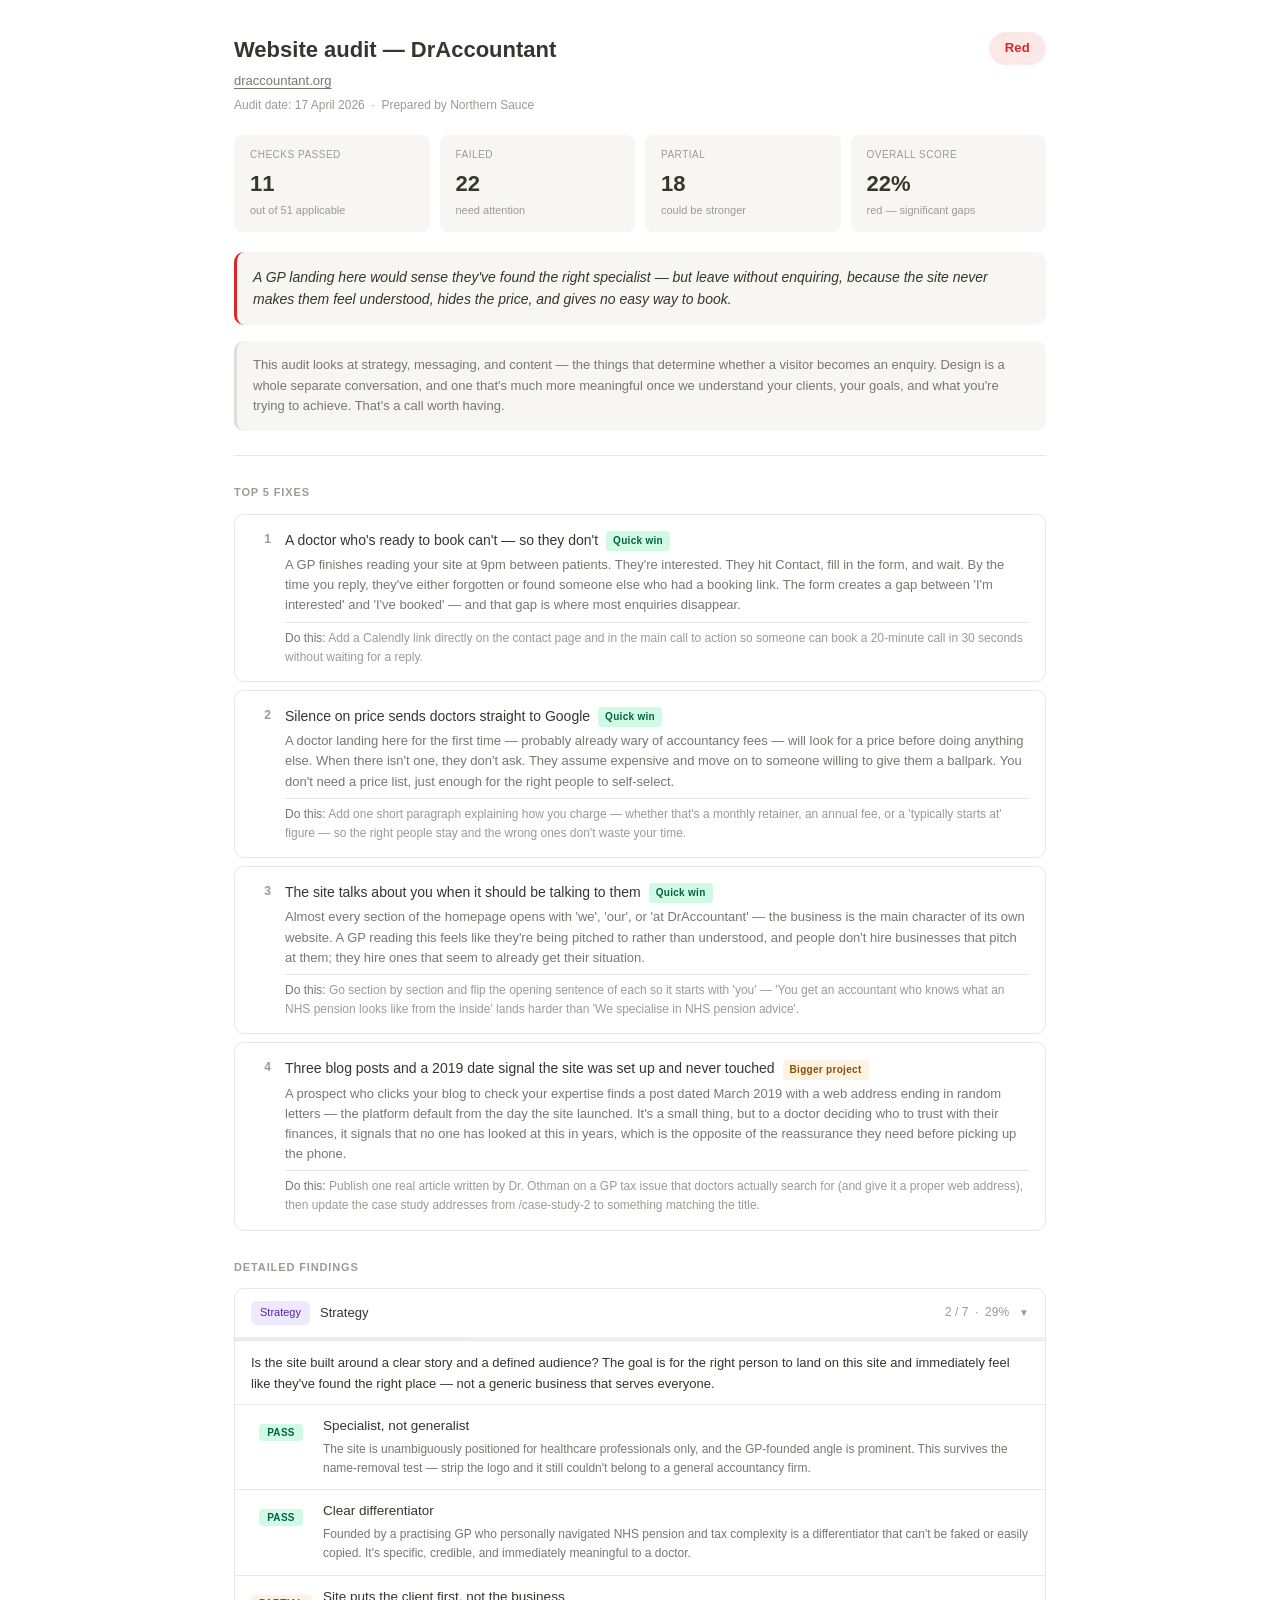
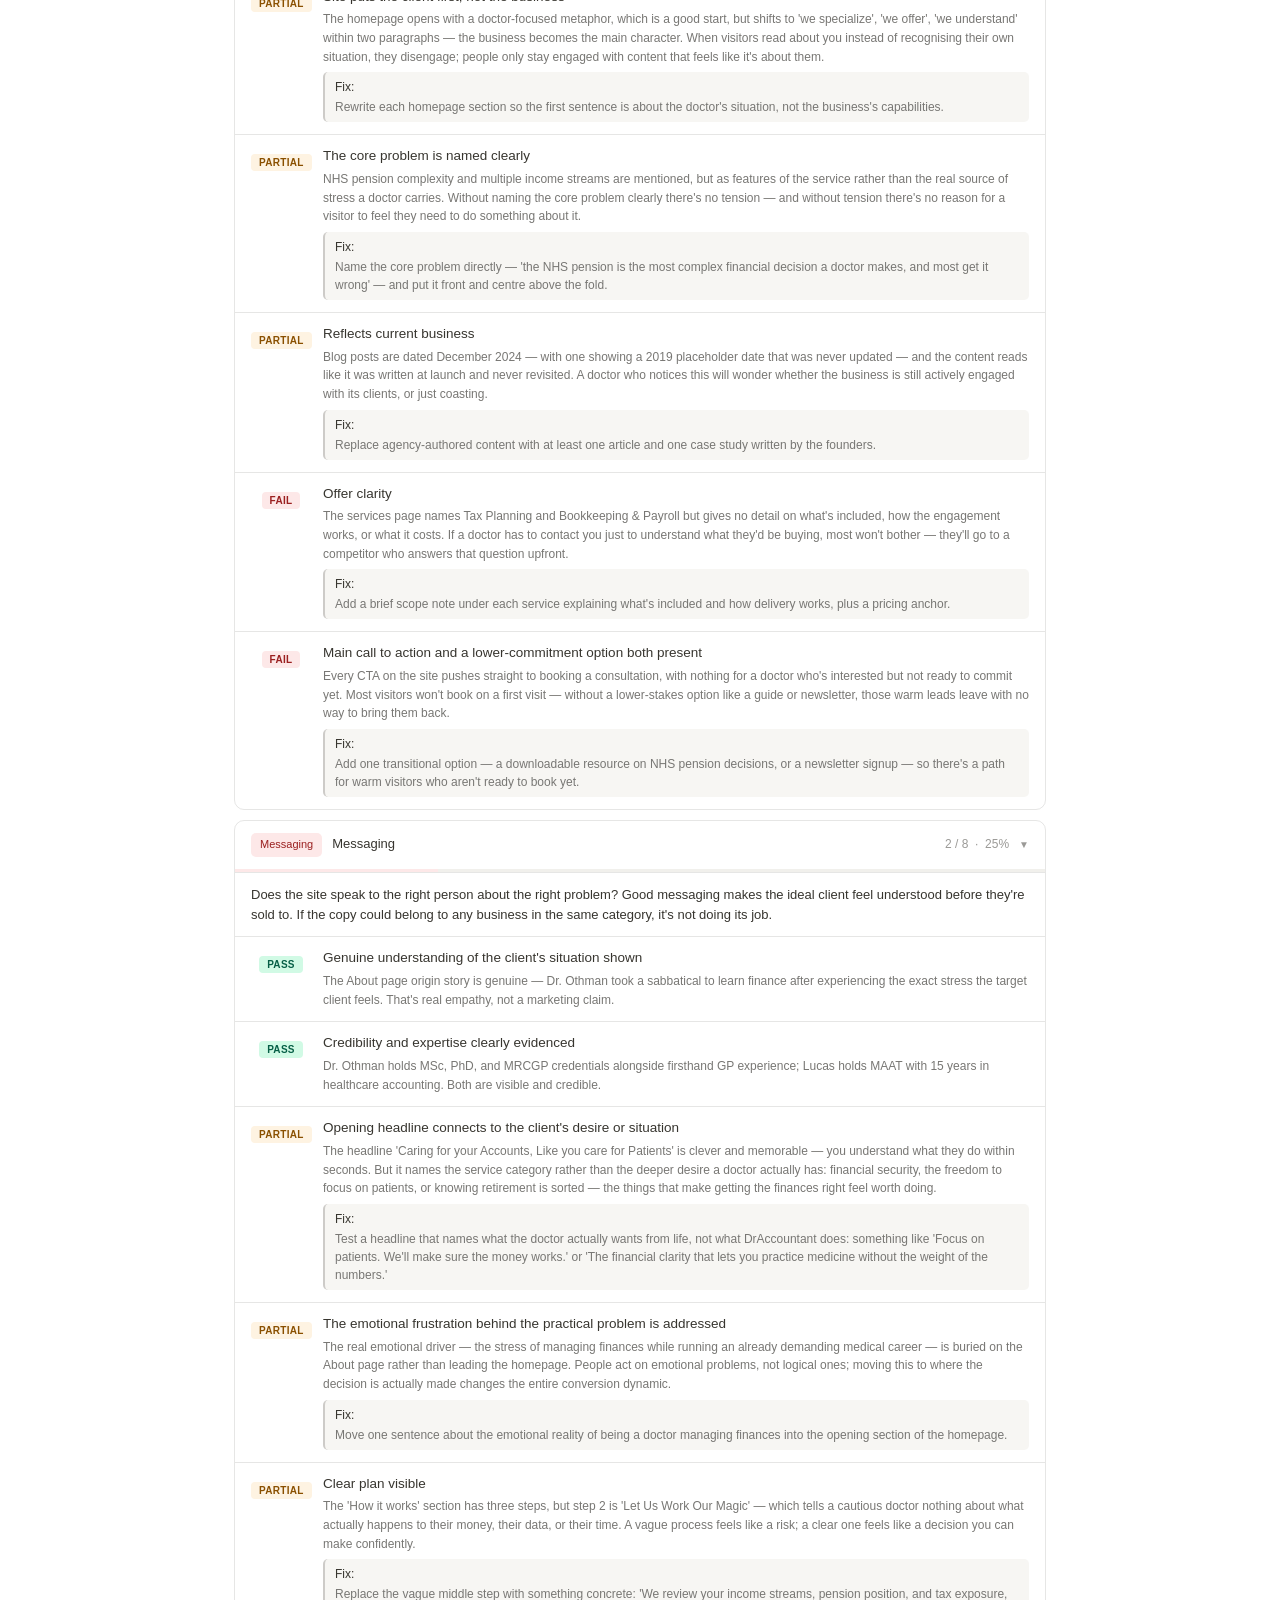
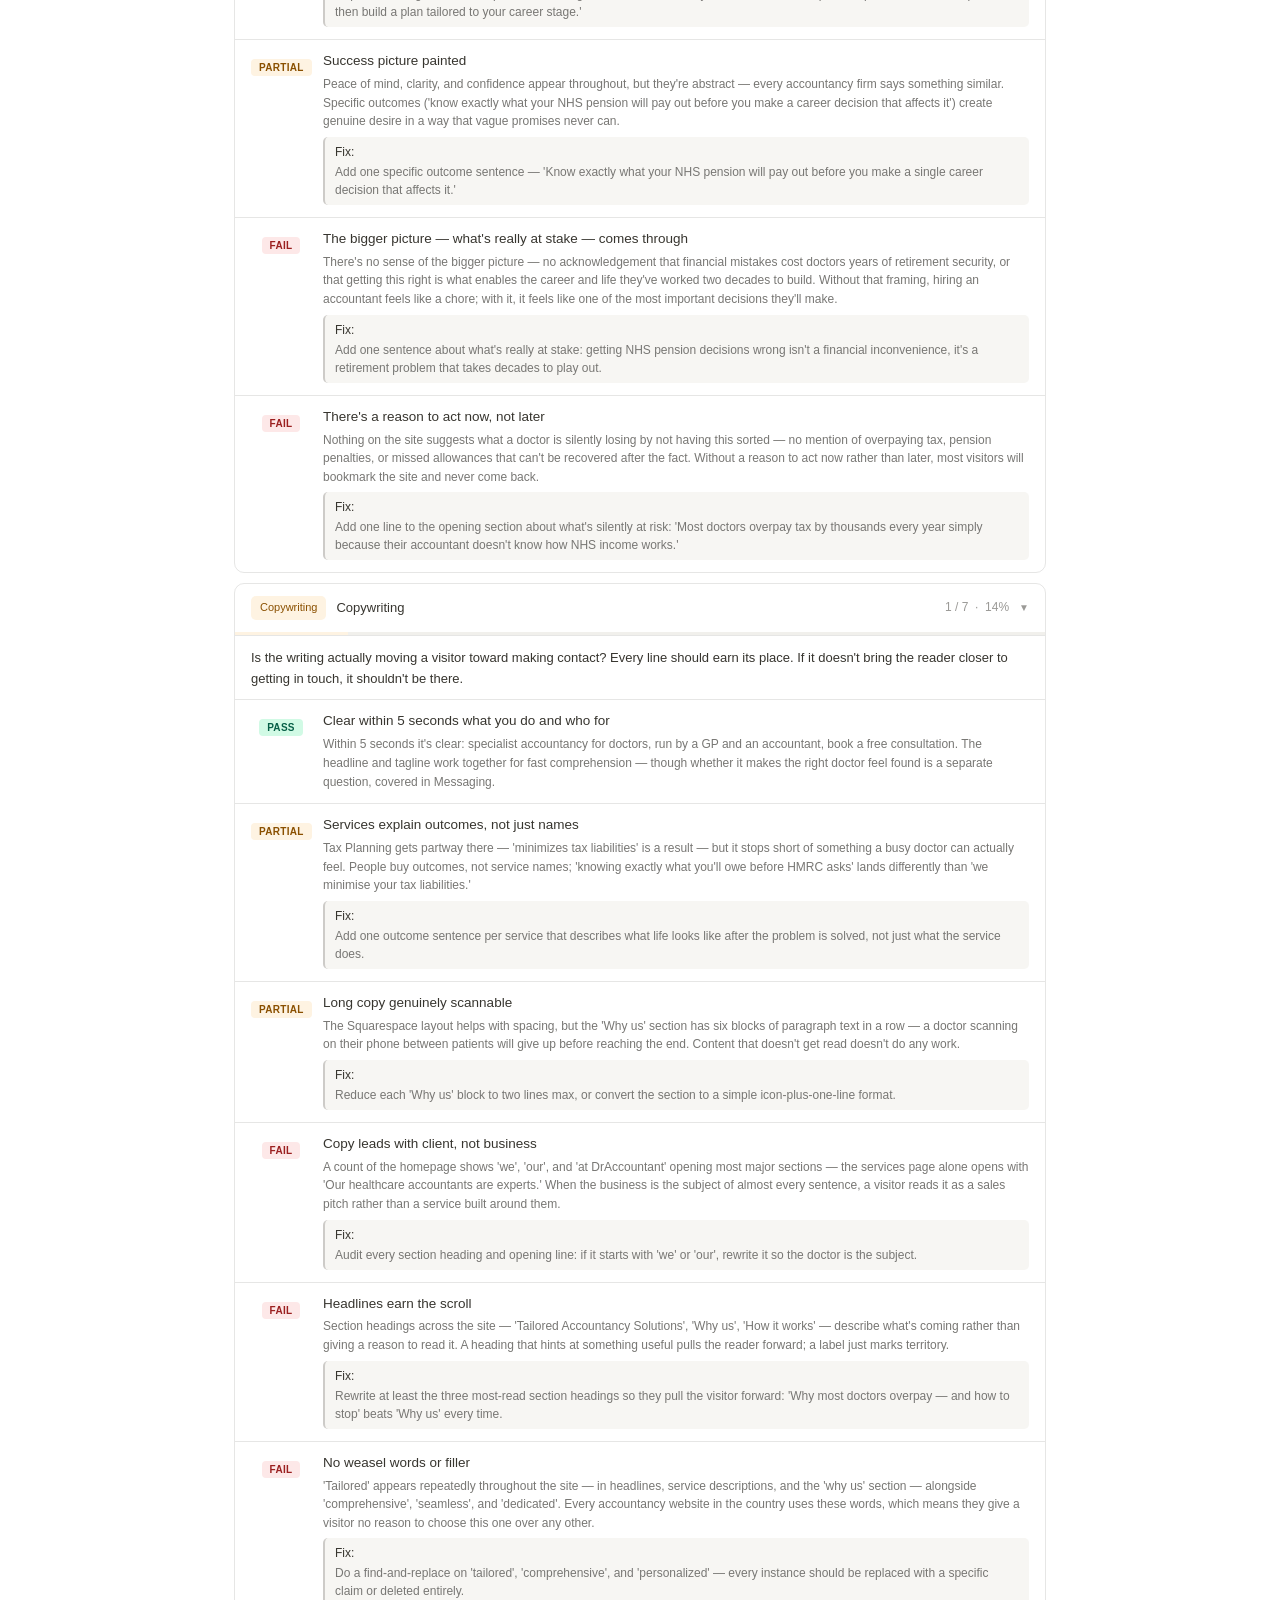
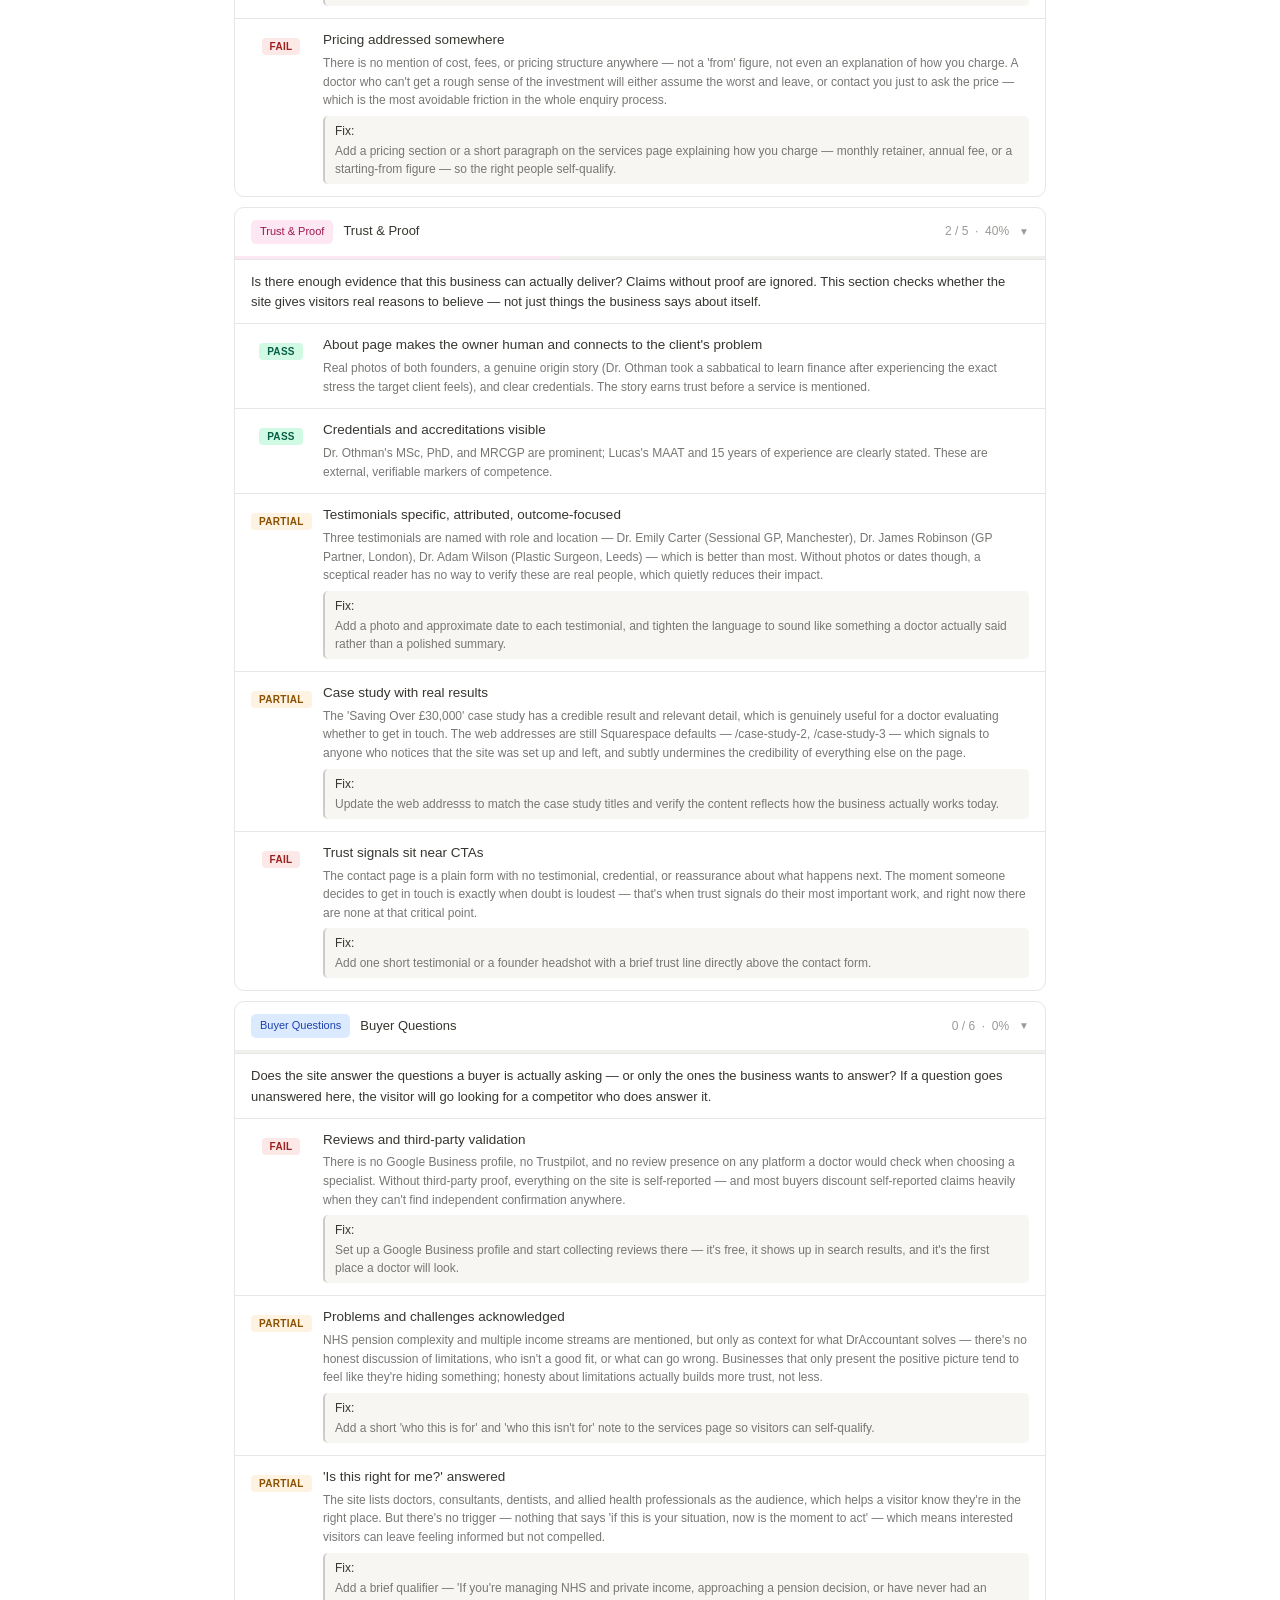
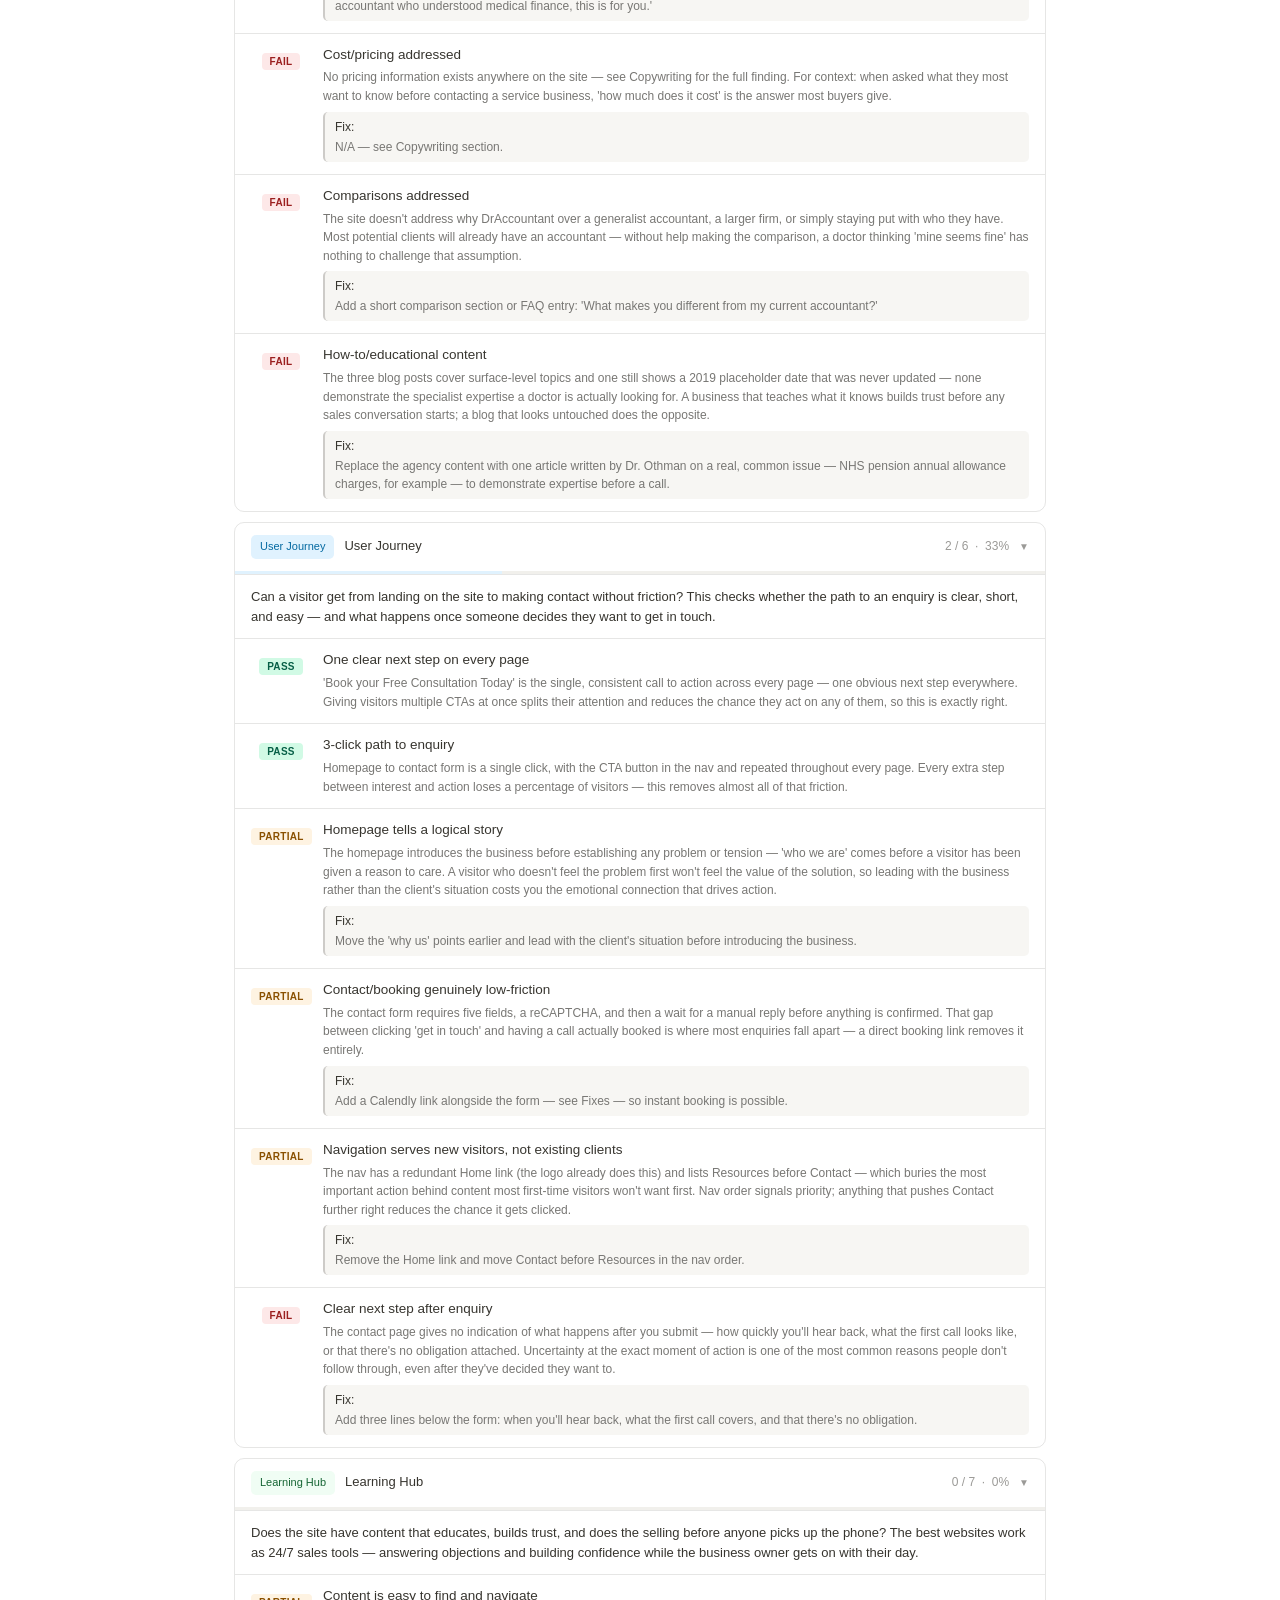
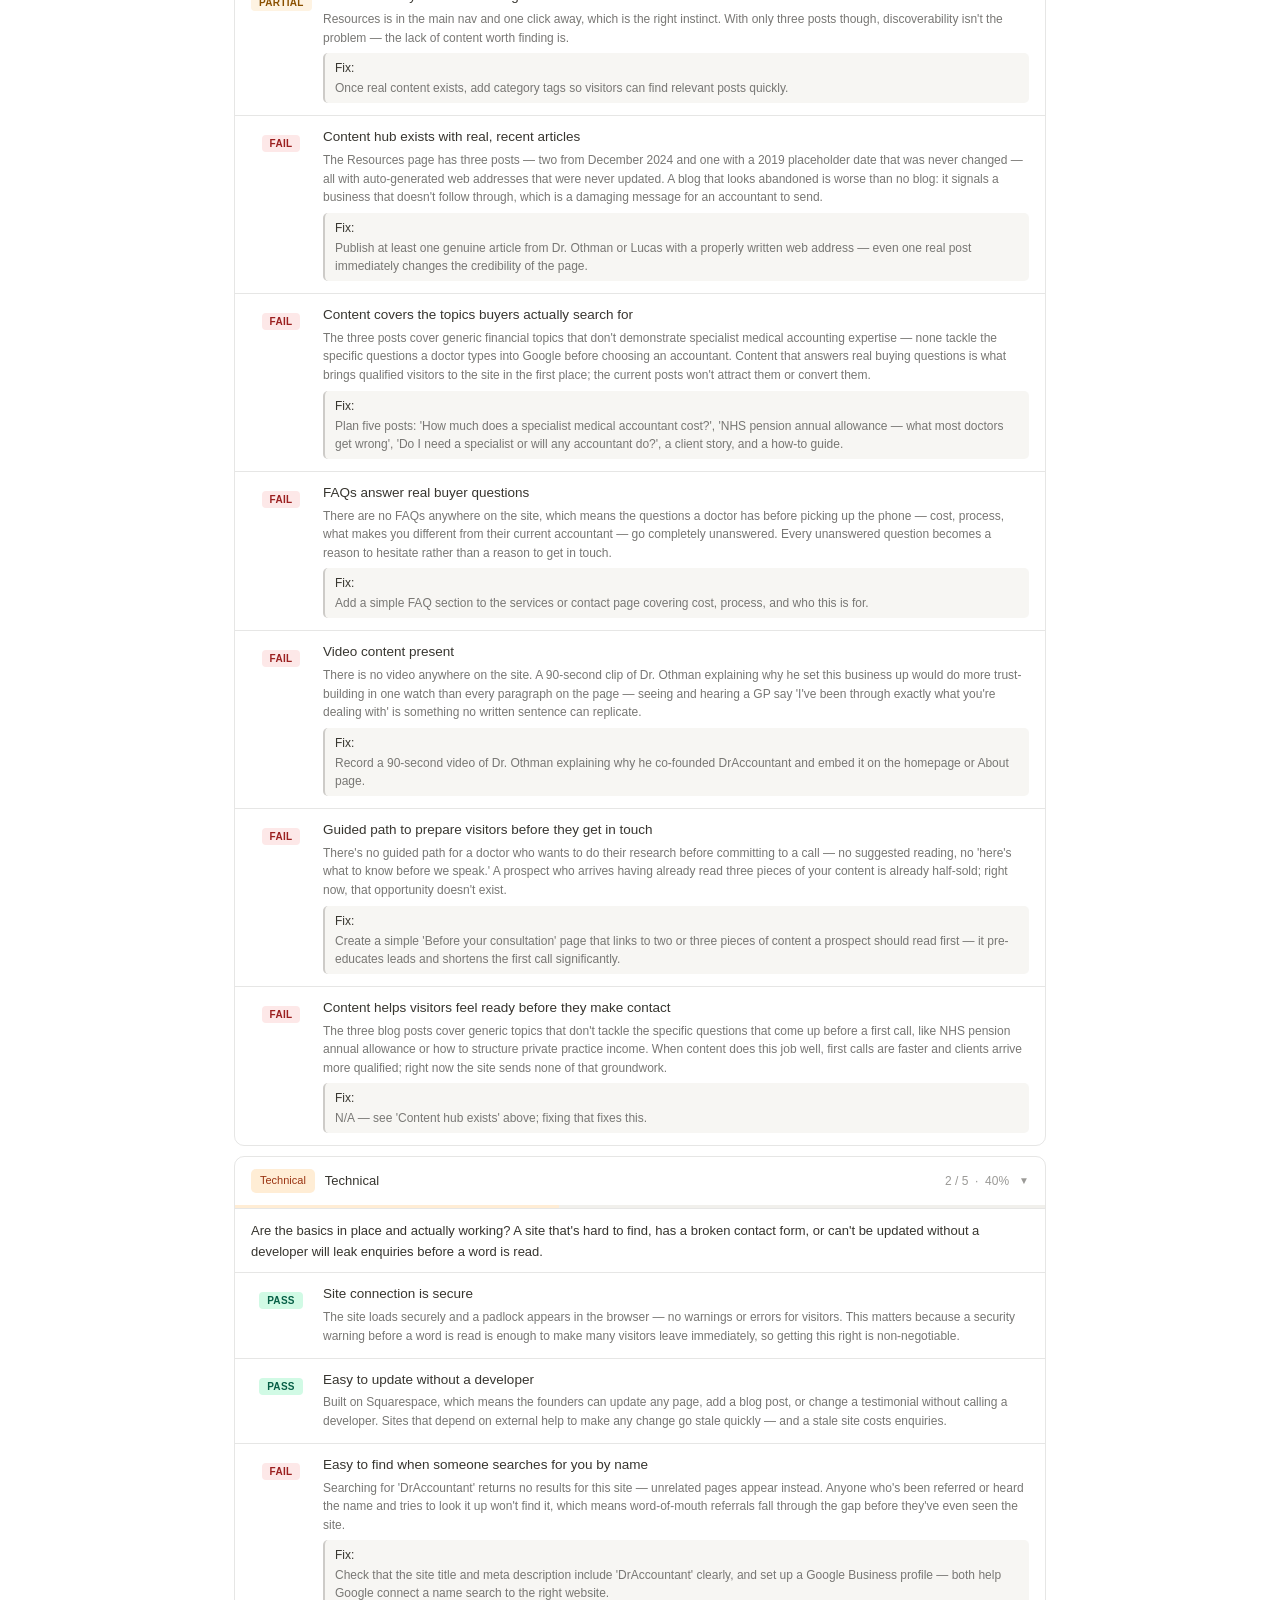
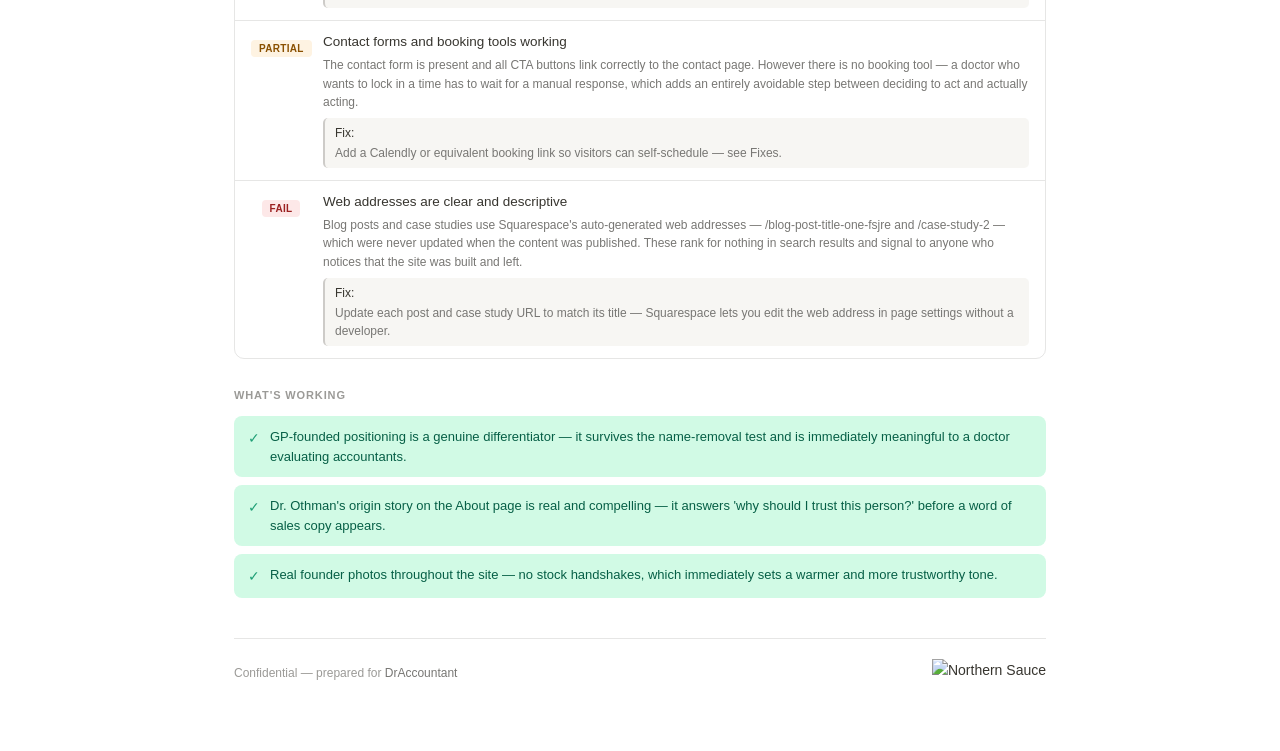
==== commit 17c25591: "Update audit: DrAccountant — mini-story fixes, outcome-focused writing" ====
--- a/audits/dr-accountant-2026-04-17/report.html
+++ b/audits/dr-accountant-2026-04-17/report.html
@@ -42,7 +42,7 @@
     </div>
   </div>
   <div class="verdict-block red">
-    A doctor landing here would sense this is the right specialist, but leave without enquiring — because there's no pricing, no real content to build trust, and the copy keeps talking about the business instead of the doctor's situation.
+    A GP landing here would sense they've found the right specialist — but leave without enquiring, because the site never makes them feel understood, hides the price, and gives no easy way to book.
   </div>
   <div class="scope-note">
     This audit looks at strategy, messaging, and content — the things that determine whether a visitor becomes an enquiry. Design is a whole separate conversation, and one that's much more meaningful once we understand your clients, your goals, and what you're trying to achieve. That's a call worth having.
@@ -54,33 +54,33 @@
   <div class="fix-item">
     <div class="fix-num">1</div>
     <div class="fix-body">
-      <div class="fix-title">Add a Calendly booking link<span class="fix-tag quick">Quick win</span></div>
-      <div class="fix-detail">Your contact form requires a multi-step exchange before anything is confirmed — someone fills it in, then waits to hear back, then arranges a time. That's three points of drop-off before a call ever happens.</div>
-      <div class="fix-action"><strong>Do this:</strong> Add a direct Calendly link alongside the form so a doctor can book a slot in 30 seconds without waiting for a reply.</div>
+      <div class="fix-title">A doctor who's ready to book can't — so they don't<span class="fix-tag quick">Quick win</span></div>
+      <div class="fix-detail">A GP finishes reading your site at 9pm between patients. They're interested. They hit Contact, fill in the form, and wait. By the time you reply, they've either forgotten or found someone else who had a booking link. The form creates a gap between 'I'm interested' and 'I've booked' — and that gap is where most enquiries disappear.</div>
+      <div class="fix-action"><strong>Do this:</strong> Add a Calendly link directly on the contact page and in the main call to action so someone can book a 20-minute call in 30 seconds without waiting for a reply.</div>
     </div>
   </div>
   <div class="fix-item">
     <div class="fix-num">2</div>
     <div class="fix-body">
-      <div class="fix-title">Add pricing context<span class="fix-tag quick">Quick win</span></div>
-      <div class="fix-detail">There is no mention of cost anywhere on the site — not a 'from' figure, not a pricing model, nothing. For a busy doctor who's already wary of accountancy fees, silence on price reads as 'probably expensive' and they move on.</div>
-      <div class="fix-action"><strong>Do this:</strong> Add a short paragraph explaining how you price — whether that's a monthly retainer, an annual fee, or a 'typically starts at' figure — so the right people self-qualify instead of bouncing.</div>
+      <div class="fix-title">Silence on price sends doctors straight to Google<span class="fix-tag quick">Quick win</span></div>
+      <div class="fix-detail">A doctor landing here for the first time — probably already wary of accountancy fees — will look for a price before doing anything else. When there isn't one, they don't ask. They assume expensive and move on to someone willing to give them a ballpark. You don't need a price list, just enough for the right people to self-select.</div>
+      <div class="fix-action"><strong>Do this:</strong> Add one short paragraph explaining how you charge — whether that's a monthly retainer, an annual fee, or a 'typically starts at' figure — so the right people stay and the wrong ones don't waste your time.</div>
     </div>
   </div>
   <div class="fix-item">
     <div class="fix-num">3</div>
     <div class="fix-body">
-      <div class="fix-title">Rewrite the copy so the doctor is the subject, not the business<span class="fix-tag quick">Quick win</span></div>
-      <div class="fix-detail">Almost every major section opens with 'we', 'our', or 'at DrAccountant' — the business is the main character of its own website. A doctor reading this feels like a prospect being sold to, not someone who's found the right partner.</div>
-      <div class="fix-action"><strong>Do this:</strong> Go section by section and flip the first sentence of each so it starts with 'you' — 'You get an accountant who actually knows what an NHS pension looks like from the inside' lands harder than 'We specialise in NHS pension advice'.</div>
+      <div class="fix-title">The site talks about you when it should be talking to them<span class="fix-tag quick">Quick win</span></div>
+      <div class="fix-detail">Almost every section of the homepage opens with 'we', 'our', or 'at DrAccountant' — the business is the main character of its own website. A GP reading this feels like they're being pitched to rather than understood, and people don't hire businesses that pitch at them; they hire ones that seem to already get their situation.</div>
+      <div class="fix-action"><strong>Do this:</strong> Go section by section and flip the opening sentence of each so it starts with 'you' — 'You get an accountant who knows what an NHS pension looks like from the inside' lands harder than 'We specialise in NHS pension advice'.</div>
     </div>
   </div>
   <div class="fix-item">
     <div class="fix-num">4</div>
     <div class="fix-body">
-      <div class="fix-title">Replace placeholder content with one real article and one real case study<span class="fix-tag project">Bigger project</span></div>
-      <div class="fix-detail">The blog has three posts, one of which is dated March 2019 — a Squarespace template date that was never updated — and all three have web addresses like /blog-post-title-one-fsjre that signal the content was set up at launch and never touched. A prospect who clicks through will notice both.</div>
-      <div class="fix-action"><strong>Do this:</strong> Publish one article written by Dr. Othman on a real GP tax issue (and set the web address to something descriptive when you do), and update the case study web addresses from /case-study-2 to something that matches the title.</div>
+      <div class="fix-title">Three blog posts and a 2019 date signal the site was set up and never touched<span class="fix-tag project">Bigger project</span></div>
+      <div class="fix-detail">A prospect who clicks your blog to check your expertise finds a post dated March 2019 with a web address ending in random letters — the platform default from the day the site launched. It's a small thing, but to a doctor deciding who to trust with their finances, it signals that no one has looked at this in years, which is the opposite of the reassurance they need before picking up the phone.</div>
+      <div class="fix-action"><strong>Do this:</strong> Publish one real article written by Dr. Othman on a GP tax issue that doctors actually search for (and give it a proper web address), then update the case study addresses from /case-study-2 to something matching the title.</div>
     </div>
   </div>
 </div>
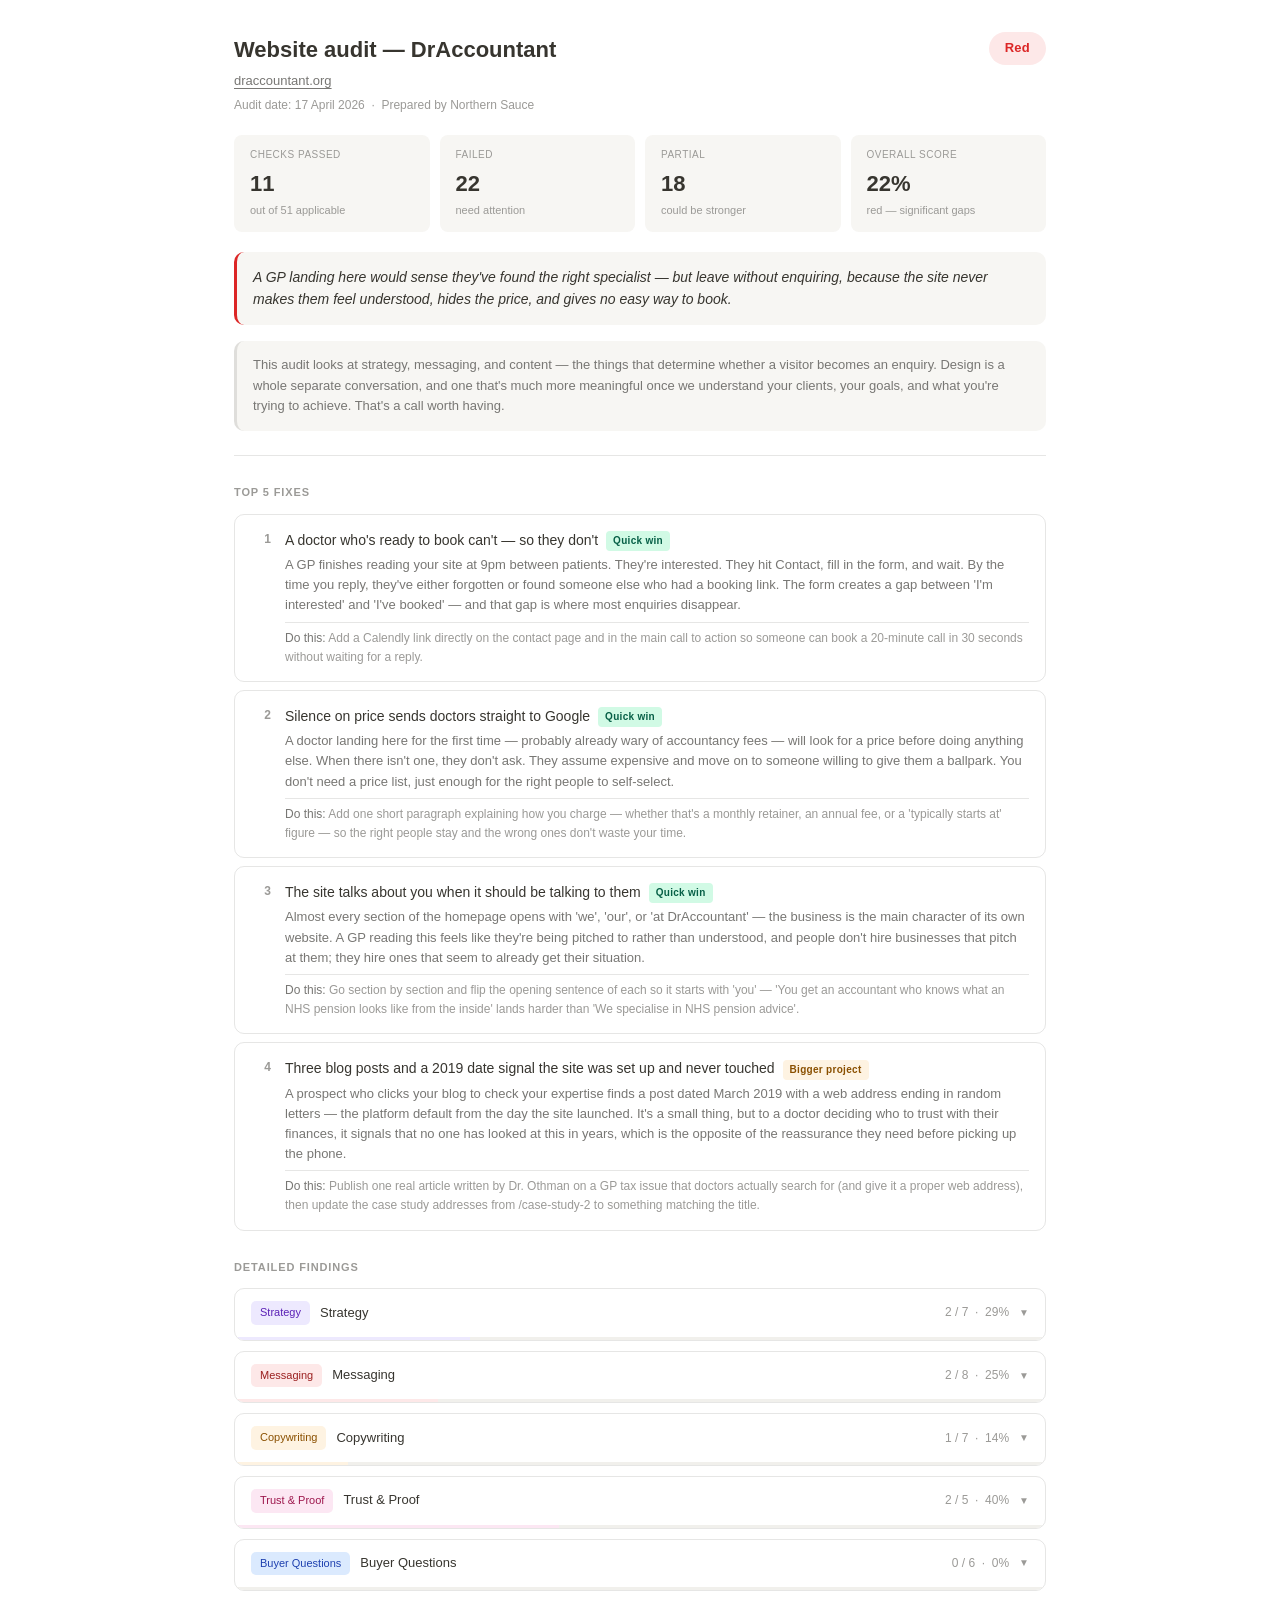
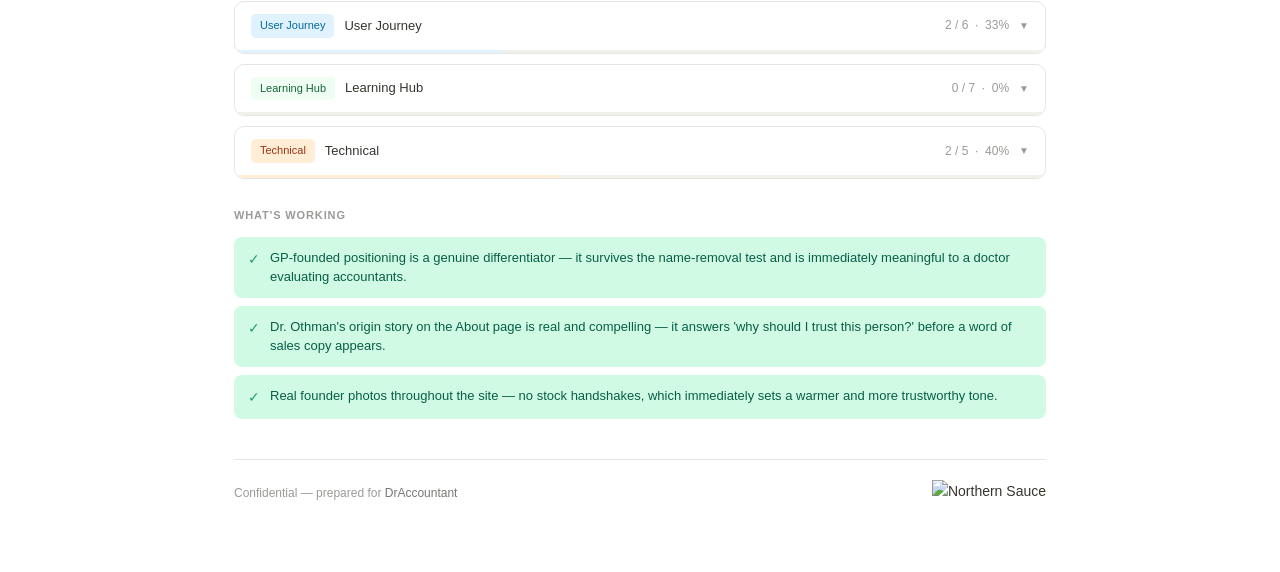
==== commit 95442b0c: "Sections closed by default in audit report" ====
--- a/audits/dr-accountant-2026-04-17/report.html
+++ b/audits/dr-accountant-2026-04-17/report.html
@@ -95,7 +95,7 @@
     <span class="chev" id="chev-s1">▼</span>
   </div>
   <div class="sec-prog-wrap"><div class="sec-prog-bar b-strategy" style="width:29%"></div></div>
-  <div class="findings-list" id="body-s1">
+  <div class="findings-list" id="body-s1" style="display:none">
   <div class="sec-desc">Is the site built around a clear story and a defined audience? The goal is for the right person to land on this site and immediately feel like they've found the right place — not a generic business that serves everyone.</div>
     <div class="finding">
       <div class="verdict-dot"><span class="verdict-tag v-pass">PASS</span></div>
@@ -162,7 +162,7 @@
     <span class="chev" id="chev-s2">▼</span>
   </div>
   <div class="sec-prog-wrap"><div class="sec-prog-bar b-messaging" style="width:25%"></div></div>
-  <div class="findings-list" id="body-s2">
+  <div class="findings-list" id="body-s2" style="display:none">
   <div class="sec-desc">Does the site speak to the right person about the right problem? Good messaging makes the ideal client feel understood before they're sold to. If the copy could belong to any business in the same category, it's not doing its job.</div>
     <div class="finding">
       <div class="verdict-dot"><span class="verdict-tag v-pass">PASS</span></div>
@@ -237,7 +237,7 @@
     <span class="chev" id="chev-s3">▼</span>
   </div>
   <div class="sec-prog-wrap"><div class="sec-prog-bar b-copy" style="width:14%"></div></div>
-  <div class="findings-list" id="body-s3">
+  <div class="findings-list" id="body-s3" style="display:none">
   <div class="sec-desc">Is the writing actually moving a visitor toward making contact? Every line should earn its place. If it doesn't bring the reader closer to getting in touch, it shouldn't be there.</div>
     <div class="finding">
       <div class="verdict-dot"><span class="verdict-tag v-pass">PASS</span></div>
@@ -305,7 +305,7 @@
     <span class="chev" id="chev-s4">▼</span>
   </div>
   <div class="sec-prog-wrap"><div class="sec-prog-bar b-trust" style="width:40%"></div></div>
-  <div class="findings-list" id="body-s4">
+  <div class="findings-list" id="body-s4" style="display:none">
   <div class="sec-desc">Is there enough evidence that this business can actually deliver? Claims without proof are ignored. This section checks whether the site gives visitors real reasons to believe — not just things the business says about itself.</div>
     <div class="finding">
       <div class="verdict-dot"><span class="verdict-tag v-pass">PASS</span></div>
@@ -356,7 +356,7 @@
     <span class="chev" id="chev-s5">▼</span>
   </div>
   <div class="sec-prog-wrap"><div class="sec-prog-bar b-buyer" style="width:0%"></div></div>
-  <div class="findings-list" id="body-s5">
+  <div class="findings-list" id="body-s5" style="display:none">
   <div class="sec-desc">Does the site answer the questions a buyer is actually asking — or only the ones the business wants to answer? If a question goes unanswered here, the visitor will go looking for a competitor who does answer it.</div>
     <div class="finding">
       <div class="verdict-dot"><span class="verdict-tag v-fail">FAIL</span></div>
@@ -417,7 +417,7 @@
     <span class="chev" id="chev-s6">▼</span>
   </div>
   <div class="sec-prog-wrap"><div class="sec-prog-bar b-journey" style="width:33%"></div></div>
-  <div class="findings-list" id="body-s6">
+  <div class="findings-list" id="body-s6" style="display:none">
   <div class="sec-desc">Can a visitor get from landing on the site to making contact without friction? This checks whether the path to an enquiry is clear, short, and easy — and what happens once someone decides they want to get in touch.</div>
     <div class="finding">
       <div class="verdict-dot"><span class="verdict-tag v-pass">PASS</span></div>
@@ -476,7 +476,7 @@
     <span class="chev" id="chev-s7">▼</span>
   </div>
   <div class="sec-prog-wrap"><div class="sec-prog-bar b-hub" style="width:0%"></div></div>
-  <div class="findings-list" id="body-s7">
+  <div class="findings-list" id="body-s7" style="display:none">
   <div class="sec-desc">Does the site have content that educates, builds trust, and does the selling before anyone picks up the phone? The best websites work as 24/7 sales tools — answering objections and building confidence while the business owner gets on with their day.</div>
     <div class="finding">
       <div class="verdict-dot"><span class="verdict-tag v-partial">PARTIAL</span></div>
@@ -545,7 +545,7 @@
     <span class="chev" id="chev-s8">▼</span>
   </div>
   <div class="sec-prog-wrap"><div class="sec-prog-bar b-tech" style="width:40%"></div></div>
-  <div class="findings-list" id="body-s8">
+  <div class="findings-list" id="body-s8" style="display:none">
   <div class="sec-desc">Are the basics in place and actually working? A site that's hard to find, has a broken contact form, or can't be updated without a developer will leak enquiries before a word is read.</div>
     <div class="finding">
       <div class="verdict-dot"><span class="verdict-tag v-pass">PASS</span></div>
@@ -604,7 +604,7 @@
 function toggleSec(id) {
   const body = document.getElementById('body-'+id);
   const chev = document.getElementById('chev-'+id);
-  const isOpen = !body.style.display || body.style.display !== 'none';
+  const isOpen = body.style.display !== 'none';
   body.style.display = isOpen ? 'none' : 'block';
   chev.classList.toggle('open', !isOpen);
 }
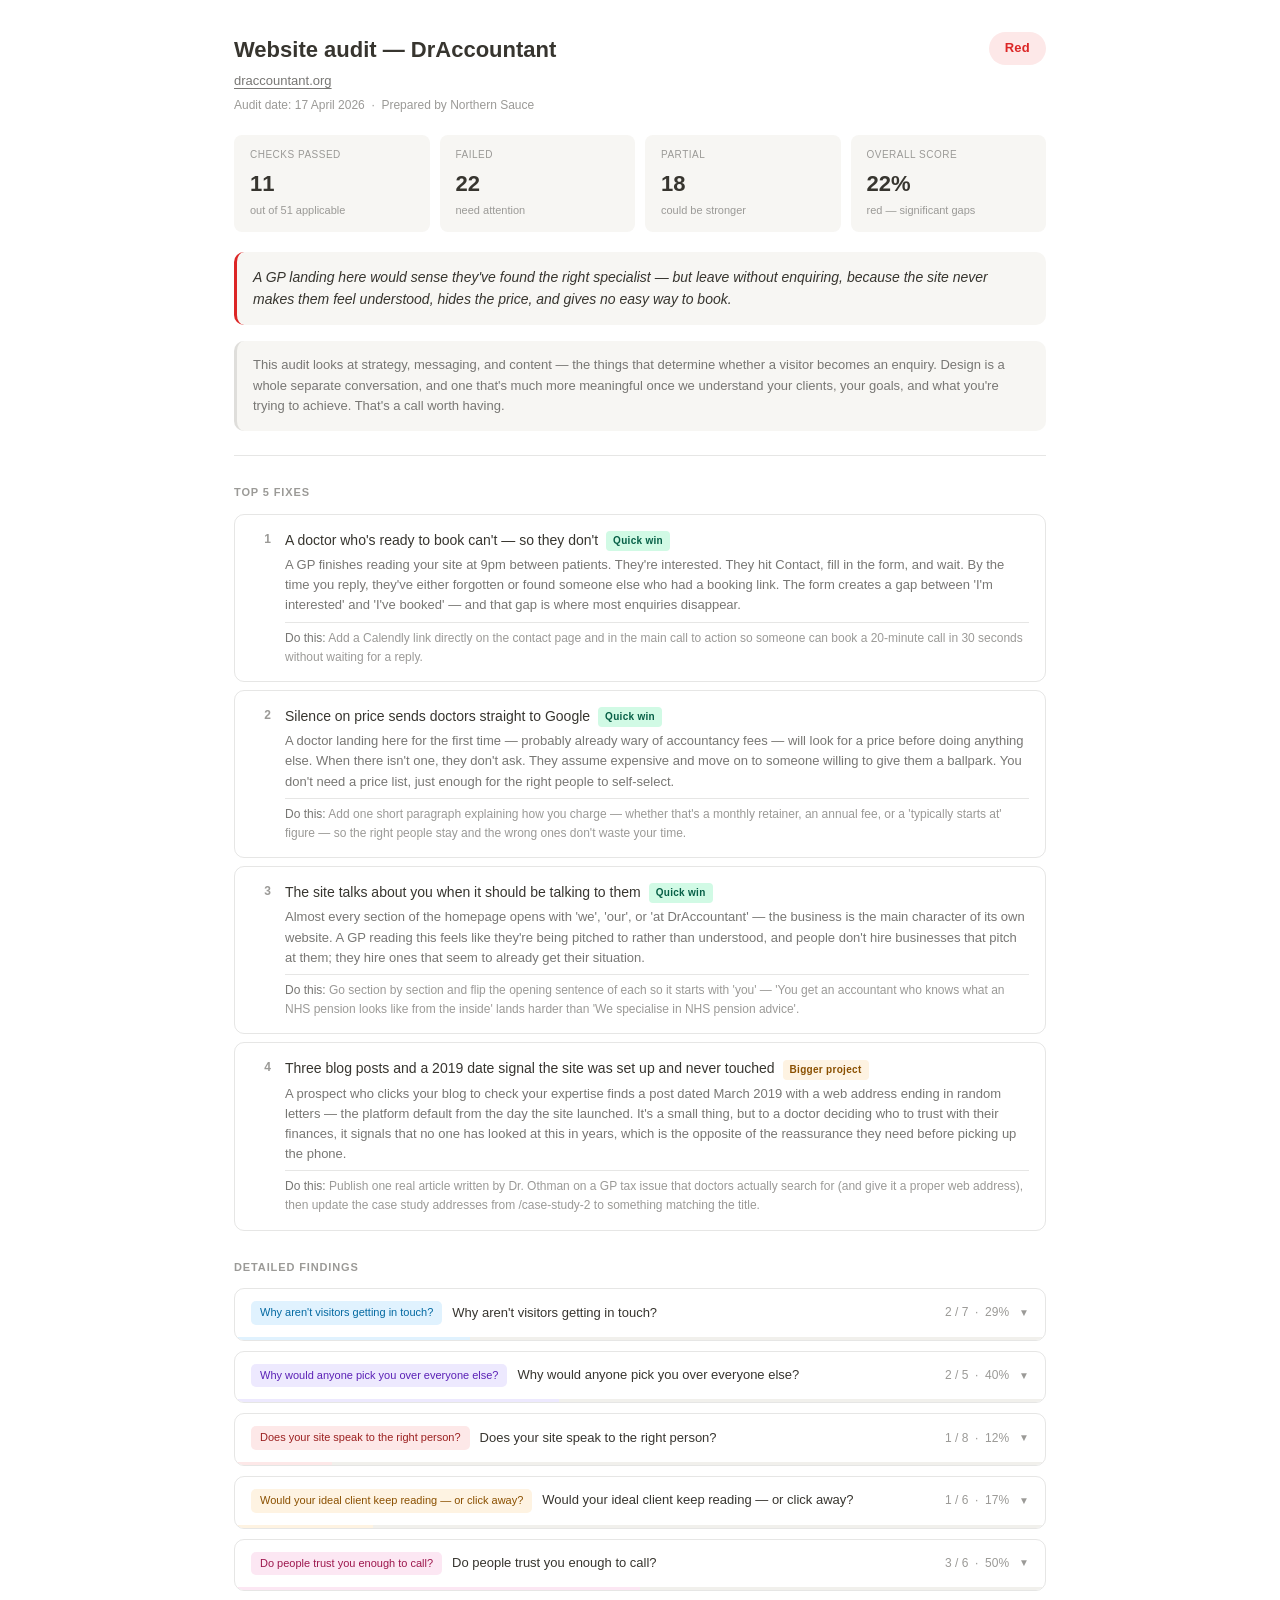
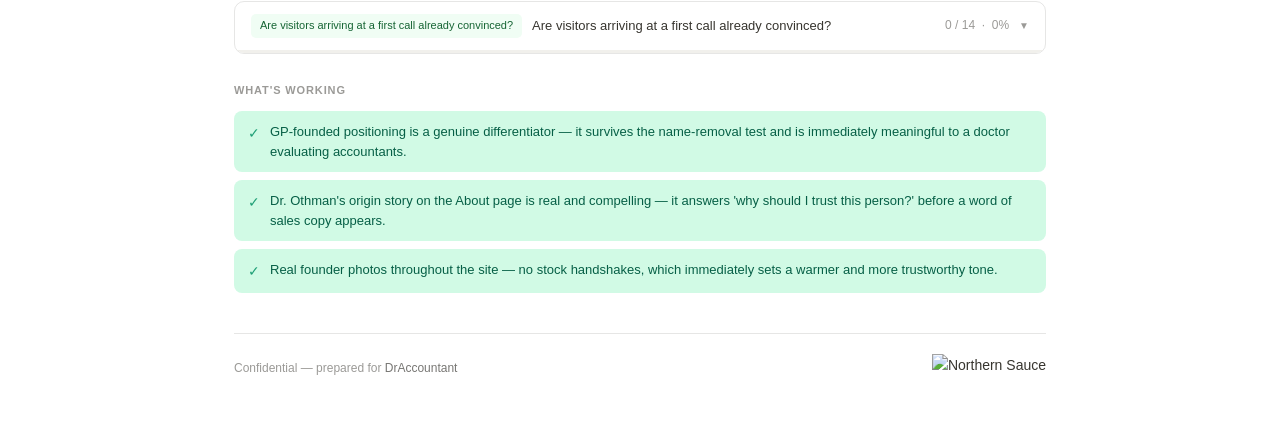
==== commit 35b98852: "Restructure: 6 question-framed sections, remove Technical, remap all findings" ====
--- a/audits/dr-accountant-2026-04-17/report.html
+++ b/audits/dr-accountant-2026-04-17/report.html
@@ -89,14 +89,81 @@
 
 <div class="audit-section">
   <div class="audit-sec-head" onclick="toggleSec('s1')">
-    <span class="sec-badge b-strategy">Strategy</span>
-    <h2>Strategy</h2>
+    <span class="sec-badge b-journey">Why aren't visitors getting in touch?</span>
+    <h2>Why aren't visitors getting in touch?</h2>
     <span class="sec-score">2 / 7 &nbsp;·&nbsp; 29%</span>
     <span class="chev" id="chev-s1">▼</span>
   </div>
-  <div class="sec-prog-wrap"><div class="sec-prog-bar b-strategy" style="width:29%"></div></div>
+  <div class="sec-prog-wrap"><div class="sec-prog-bar b-journey" style="width:29%"></div></div>
   <div class="findings-list" id="body-s1" style="display:none">
-  <div class="sec-desc">Is the site built around a clear story and a defined audience? The goal is for the right person to land on this site and immediately feel like they've found the right place — not a generic business that serves everyone.</div>
+  <div class="sec-desc">This checks every point of friction between a visitor who's interested and one who's actually made contact. One unclear button, one extra step, one 'we'll get back to you' without a timeframe — and they're gone.</div>
+    <div class="finding">
+      <div class="verdict-dot"><span class="verdict-tag v-fail">FAIL</span></div>
+      <div class="finding-body">
+        <div class="finding-check">Main call to action and a lower-commitment option both present</div>
+        <div class="finding-note">Every CTA on the site pushes straight to booking a consultation, with nothing for a doctor who's interested but not ready to commit yet. Most visitors won't book on a first visit — without a lower-stakes option like a guide or newsletter, those warm leads leave with no way to bring them back.</div>
+      <div class="finding-rec"><strong>Fix:</strong> Add one transitional option — a downloadable resource on NHS pension decisions, or a newsletter signup — so there's a path for warm visitors who aren't ready to book yet.</div>
+      </div>
+    </div>
+    <div class="finding">
+      <div class="verdict-dot"><span class="verdict-tag v-pass">PASS</span></div>
+      <div class="finding-body">
+        <div class="finding-check">One clear next step on every page</div>
+        <div class="finding-note">'Book your Free Consultation Today' is the single, consistent call to action across every page — one obvious next step everywhere. Giving visitors multiple CTAs at once splits their attention and reduces the chance they act on any of them, so this is exactly right.</div>
+      </div>
+    </div>
+    <div class="finding">
+      <div class="verdict-dot"><span class="verdict-tag v-pass">PASS</span></div>
+      <div class="finding-body">
+        <div class="finding-check">3-click path to enquiry</div>
+        <div class="finding-note">Homepage to contact form is a single click, with the CTA button in the nav and repeated throughout every page. Every extra step between interest and action loses a percentage of visitors — this removes almost all of that friction.</div>
+      </div>
+    </div>
+    <div class="finding">
+      <div class="verdict-dot"><span class="verdict-tag v-partial">PARTIAL</span></div>
+      <div class="finding-body">
+        <div class="finding-check">Homepage tells a logical story</div>
+        <div class="finding-note">The homepage introduces the business before establishing any problem or tension — 'who we are' comes before a visitor has been given a reason to care. A visitor who doesn't feel the problem first won't feel the value of the solution, so leading with the business rather than the client's situation costs you the emotional connection that drives action.</div>
+      <div class="finding-rec"><strong>Fix:</strong> Move the 'why us' points earlier and lead with the client's situation before introducing the business.</div>
+      </div>
+    </div>
+    <div class="finding">
+      <div class="verdict-dot"><span class="verdict-tag v-partial">PARTIAL</span></div>
+      <div class="finding-body">
+        <div class="finding-check">Contact/booking genuinely low-friction</div>
+        <div class="finding-note">The contact form requires five fields, a reCAPTCHA, and then a wait for a manual reply before anything is confirmed. That gap between clicking 'get in touch' and having a call actually booked is where most enquiries fall apart — a direct booking link removes it entirely.</div>
+      <div class="finding-rec"><strong>Fix:</strong> Add a Calendly link alongside the form — see Fixes — so instant booking is possible.</div>
+      </div>
+    </div>
+    <div class="finding">
+      <div class="verdict-dot"><span class="verdict-tag v-partial">PARTIAL</span></div>
+      <div class="finding-body">
+        <div class="finding-check">Navigation serves new visitors, not existing clients</div>
+        <div class="finding-note">The nav has a redundant Home link (the logo already does this) and lists Resources before Contact — which buries the most important action behind content most first-time visitors won't want first. Nav order signals priority; anything that pushes Contact further right reduces the chance it gets clicked.</div>
+      <div class="finding-rec"><strong>Fix:</strong> Remove the Home link and move Contact before Resources in the nav order.</div>
+      </div>
+    </div>
+    <div class="finding">
+      <div class="verdict-dot"><span class="verdict-tag v-fail">FAIL</span></div>
+      <div class="finding-body">
+        <div class="finding-check">Clear next step after enquiry</div>
+        <div class="finding-note">The contact page gives no indication of what happens after you submit — how quickly you'll hear back, what the first call looks like, or that there's no obligation attached. Uncertainty at the exact moment of action is one of the most common reasons people don't follow through, even after they've decided they want to.</div>
+      <div class="finding-rec"><strong>Fix:</strong> Add three lines below the form: when you'll hear back, what the first call covers, and that there's no obligation.</div>
+      </div>
+    </div>
+  </div>
+</div>
+
+<div class="audit-section">
+  <div class="audit-sec-head" onclick="toggleSec('s2')">
+    <span class="sec-badge b-strategy">Why would anyone pick you over everyone else?</span>
+    <h2>Why would anyone pick you over everyone else?</h2>
+    <span class="sec-score">2 / 5 &nbsp;·&nbsp; 40%</span>
+    <span class="chev" id="chev-s2">▼</span>
+  </div>
+  <div class="sec-prog-wrap"><div class="sec-prog-bar b-strategy" style="width:40%"></div></div>
+  <div class="findings-list" id="body-s2" style="display:none">
+  <div class="sec-desc">If a visitor could read your site and three competitors' sites without seeing any names, could they tell which is yours? This checks whether your site gives someone a real reason to choose you — not just 'we're passionate and dedicated', but something specific and honest that only you could say.</div>
     <div class="finding">
       <div class="verdict-dot"><span class="verdict-tag v-pass">PASS</span></div>
       <div class="finding-body">
@@ -122,60 +189,45 @@
     <div class="finding">
       <div class="verdict-dot"><span class="verdict-tag v-partial">PARTIAL</span></div>
       <div class="finding-body">
+        <div class="finding-check">Reflects current business</div>
+        <div class="finding-note">Blog posts are dated December 2024 — with one showing a 2019 placeholder date that was never updated — and the content reads like it was written at launch and never revisited. A doctor who notices this will wonder whether the business is still actively engaged with its clients, or just coasting.</div>
+      <div class="finding-rec"><strong>Fix:</strong> Replace agency-authored content with at least one article and one case study written by the founders.</div>
+      </div>
+    </div>
+    <div class="finding">
+      <div class="verdict-dot"><span class="verdict-tag v-fail">FAIL</span></div>
+      <div class="finding-body">
+        <div class="finding-check">Offer clarity</div>
+        <div class="finding-note">The services page names Tax Planning and Bookkeeping &amp; Payroll but gives no detail on what's included, how the engagement works, or what it costs. If a doctor has to contact you just to understand what they'd be buying, most won't bother — they'll go to a competitor who answers that question upfront.</div>
+      <div class="finding-rec"><strong>Fix:</strong> Add a brief scope note under each service explaining what's included and how delivery works, plus a pricing anchor.</div>
+      </div>
+    </div>
+  </div>
+</div>
+
+<div class="audit-section">
+  <div class="audit-sec-head" onclick="toggleSec('s3')">
+    <span class="sec-badge b-messaging">Does your site speak to the right person?</span>
+    <h2>Does your site speak to the right person?</h2>
+    <span class="sec-score">1 / 8 &nbsp;·&nbsp; 12%</span>
+    <span class="chev" id="chev-s3">▼</span>
+  </div>
+  <div class="sec-prog-wrap"><div class="sec-prog-bar b-messaging" style="width:12%"></div></div>
+  <div class="findings-list" id="body-s3" style="display:none">
+  <div class="sec-desc">People don't buy services. They buy solutions to problems they feel. This checks whether your site opens in the client's world — names the problem they actually lose sleep over, speaks to the frustration underneath it, and shows them what life looks like once it's solved.</div>
+    <div class="finding">
+      <div class="verdict-dot"><span class="verdict-tag v-partial">PARTIAL</span></div>
+      <div class="finding-body">
         <div class="finding-check">The core problem is named clearly</div>
         <div class="finding-note">NHS pension complexity and multiple income streams are mentioned, but as features of the service rather than the real source of stress a doctor carries. Without naming the core problem clearly there's no tension — and without tension there's no reason for a visitor to feel they need to do something about it.</div>
       <div class="finding-rec"><strong>Fix:</strong> Name the core problem directly — 'the NHS pension is the most complex financial decision a doctor makes, and most get it wrong' — and put it front and centre above the fold.</div>
       </div>
     </div>
     <div class="finding">
-      <div class="verdict-dot"><span class="verdict-tag v-partial">PARTIAL</span></div>
-      <div class="finding-body">
-        <div class="finding-check">Reflects current business</div>
-        <div class="finding-note">Blog posts are dated December 2024 — with one showing a 2019 placeholder date that was never updated — and the content reads like it was written at launch and never revisited. A doctor who notices this will wonder whether the business is still actively engaged with its clients, or just coasting.</div>
-      <div class="finding-rec"><strong>Fix:</strong> Replace agency-authored content with at least one article and one case study written by the founders.</div>
-      </div>
-    </div>
-    <div class="finding">
-      <div class="verdict-dot"><span class="verdict-tag v-fail">FAIL</span></div>
-      <div class="finding-body">
-        <div class="finding-check">Offer clarity</div>
-        <div class="finding-note">The services page names Tax Planning and Bookkeeping &amp; Payroll but gives no detail on what's included, how the engagement works, or what it costs. If a doctor has to contact you just to understand what they'd be buying, most won't bother — they'll go to a competitor who answers that question upfront.</div>
-      <div class="finding-rec"><strong>Fix:</strong> Add a brief scope note under each service explaining what's included and how delivery works, plus a pricing anchor.</div>
-      </div>
-    </div>
-    <div class="finding">
-      <div class="verdict-dot"><span class="verdict-tag v-fail">FAIL</span></div>
-      <div class="finding-body">
-        <div class="finding-check">Main call to action and a lower-commitment option both present</div>
-        <div class="finding-note">Every CTA on the site pushes straight to booking a consultation, with nothing for a doctor who's interested but not ready to commit yet. Most visitors won't book on a first visit — without a lower-stakes option like a guide or newsletter, those warm leads leave with no way to bring them back.</div>
-      <div class="finding-rec"><strong>Fix:</strong> Add one transitional option — a downloadable resource on NHS pension decisions, or a newsletter signup — so there's a path for warm visitors who aren't ready to book yet.</div>
-      </div>
-    </div>
-  </div>
-</div>
-
-<div class="audit-section">
-  <div class="audit-sec-head" onclick="toggleSec('s2')">
-    <span class="sec-badge b-messaging">Messaging</span>
-    <h2>Messaging</h2>
-    <span class="sec-score">2 / 8 &nbsp;·&nbsp; 25%</span>
-    <span class="chev" id="chev-s2">▼</span>
-  </div>
-  <div class="sec-prog-wrap"><div class="sec-prog-bar b-messaging" style="width:25%"></div></div>
-  <div class="findings-list" id="body-s2" style="display:none">
-  <div class="sec-desc">Does the site speak to the right person about the right problem? Good messaging makes the ideal client feel understood before they're sold to. If the copy could belong to any business in the same category, it's not doing its job.</div>
-    <div class="finding">
       <div class="verdict-dot"><span class="verdict-tag v-pass">PASS</span></div>
       <div class="finding-body">
         <div class="finding-check">Genuine understanding of the client's situation shown</div>
         <div class="finding-note">The About page origin story is genuine — Dr. Othman took a sabbatical to learn finance after experiencing the exact stress the target client feels. That's real empathy, not a marketing claim.</div>
-      </div>
-    </div>
-    <div class="finding">
-      <div class="verdict-dot"><span class="verdict-tag v-pass">PASS</span></div>
-      <div class="finding-body">
-        <div class="finding-check">Credibility and expertise clearly evidenced</div>
-        <div class="finding-note">Dr. Othman holds MSc, PhD, and MRCGP credentials alongside firsthand GP experience; Lucas holds MAAT with 15 years in healthcare accounting. Both are visible and credible.</div>
       </div>
     </div>
     <div class="finding">
@@ -230,15 +282,15 @@
 </div>
 
 <div class="audit-section">
-  <div class="audit-sec-head" onclick="toggleSec('s3')">
-    <span class="sec-badge b-copy">Copywriting</span>
-    <h2>Copywriting</h2>
-    <span class="sec-score">1 / 7 &nbsp;·&nbsp; 14%</span>
-    <span class="chev" id="chev-s3">▼</span>
-  </div>
-  <div class="sec-prog-wrap"><div class="sec-prog-bar b-copy" style="width:14%"></div></div>
-  <div class="findings-list" id="body-s3" style="display:none">
-  <div class="sec-desc">Is the writing actually moving a visitor toward making contact? Every line should earn its place. If it doesn't bring the reader closer to getting in touch, it shouldn't be there.</div>
+  <div class="audit-sec-head" onclick="toggleSec('s4')">
+    <span class="sec-badge b-copy">Would your ideal client keep reading — or click away?</span>
+    <h2>Would your ideal client keep reading — or click away?</h2>
+    <span class="sec-score">1 / 6 &nbsp;·&nbsp; 17%</span>
+    <span class="chev" id="chev-s4">▼</span>
+  </div>
+  <div class="sec-prog-wrap"><div class="sec-prog-bar b-copy" style="width:17%"></div></div>
+  <div class="findings-list" id="body-s4" style="display:none">
+  <div class="sec-desc">Every line on your site is either moving a visitor toward picking up the phone or giving them a reason to leave. This checks whether your words are actually doing that job — or just filling space.</div>
     <div class="finding">
       <div class="verdict-dot"><span class="verdict-tag v-pass">PASS</span></div>
       <div class="finding-body">
@@ -286,6 +338,77 @@
       <div class="finding-rec"><strong>Fix:</strong> Do a find-and-replace on 'tailored', 'comprehensive', and 'personalized' — every instance should be replaced with a specific claim or deleted entirely.</div>
       </div>
     </div>
+  </div>
+</div>
+
+<div class="audit-section">
+  <div class="audit-sec-head" onclick="toggleSec('s5')">
+    <span class="sec-badge b-trust">Do people trust you enough to call?</span>
+    <h2>Do people trust you enough to call?</h2>
+    <span class="sec-score">3 / 6 &nbsp;·&nbsp; 50%</span>
+    <span class="chev" id="chev-s5">▼</span>
+  </div>
+  <div class="sec-prog-wrap"><div class="sec-prog-bar b-trust" style="width:50%"></div></div>
+  <div class="findings-list" id="body-s5" style="display:none">
+  <div class="sec-desc">A visitor who's almost ready to get in touch will do one last check: is there proof this person is the real deal? This checks whether your site gives them enough evidence — from enough sources — that the answer is an easy yes.</div>
+    <div class="finding">
+      <div class="verdict-dot"><span class="verdict-tag v-pass">PASS</span></div>
+      <div class="finding-body">
+        <div class="finding-check">Credibility and expertise clearly evidenced</div>
+        <div class="finding-note">Dr. Othman holds MSc, PhD, and MRCGP credentials alongside firsthand GP experience; Lucas holds MAAT with 15 years in healthcare accounting. Both are visible and credible.</div>
+      </div>
+    </div>
+    <div class="finding">
+      <div class="verdict-dot"><span class="verdict-tag v-pass">PASS</span></div>
+      <div class="finding-body">
+        <div class="finding-check">About page makes the owner human and connects to the client's problem</div>
+        <div class="finding-note">Real photos of both founders, a genuine origin story (Dr. Othman took a sabbatical to learn finance after experiencing the exact stress the target client feels), and clear credentials. The story earns trust before a service is mentioned.</div>
+      </div>
+    </div>
+    <div class="finding">
+      <div class="verdict-dot"><span class="verdict-tag v-pass">PASS</span></div>
+      <div class="finding-body">
+        <div class="finding-check">Credentials and accreditations visible</div>
+        <div class="finding-note">Dr. Othman's MSc, PhD, and MRCGP are prominent; Lucas's MAAT and 15 years of experience are clearly stated. These are external, verifiable markers of competence.</div>
+      </div>
+    </div>
+    <div class="finding">
+      <div class="verdict-dot"><span class="verdict-tag v-partial">PARTIAL</span></div>
+      <div class="finding-body">
+        <div class="finding-check">Testimonials specific, attributed, outcome-focused</div>
+        <div class="finding-note">Three testimonials are named with role and location — Dr. Emily Carter (Sessional GP, Manchester), Dr. James Robinson (GP Partner, London), Dr. Adam Wilson (Plastic Surgeon, Leeds) — which is better than most. Without photos or dates though, a sceptical reader has no way to verify these are real people, which quietly reduces their impact.</div>
+      <div class="finding-rec"><strong>Fix:</strong> Add a photo and approximate date to each testimonial, and tighten the language to sound like something a doctor actually said rather than a polished summary.</div>
+      </div>
+    </div>
+    <div class="finding">
+      <div class="verdict-dot"><span class="verdict-tag v-partial">PARTIAL</span></div>
+      <div class="finding-body">
+        <div class="finding-check">Case study with real results</div>
+        <div class="finding-note">The 'Saving Over £30,000' case study has a credible result and relevant detail, which is genuinely useful for a doctor evaluating whether to get in touch. The web addresses are still Squarespace defaults — /case-study-2, /case-study-3 — which signals to anyone who notices that the site was set up and left, and subtly undermines the credibility of everything else on the page.</div>
+      <div class="finding-rec"><strong>Fix:</strong> Update the web addresss to match the case study titles and verify the content reflects how the business actually works today.</div>
+      </div>
+    </div>
+    <div class="finding">
+      <div class="verdict-dot"><span class="verdict-tag v-fail">FAIL</span></div>
+      <div class="finding-body">
+        <div class="finding-check">Trust signals sit near CTAs</div>
+        <div class="finding-note">The contact page is a plain form with no testimonial, credential, or reassurance about what happens next. The moment someone decides to get in touch is exactly when doubt is loudest — that's when trust signals do their most important work, and right now there are none at that critical point.</div>
+      <div class="finding-rec"><strong>Fix:</strong> Add one short testimonial or a founder headshot with a brief trust line directly above the contact form.</div>
+      </div>
+    </div>
+  </div>
+</div>
+
+<div class="audit-section">
+  <div class="audit-sec-head" onclick="toggleSec('s6')">
+    <span class="sec-badge b-hub">Are visitors arriving at a first call already convinced?</span>
+    <h2>Are visitors arriving at a first call already convinced?</h2>
+    <span class="sec-score">0 / 14 &nbsp;·&nbsp; 0%</span>
+    <span class="chev" id="chev-s6">▼</span>
+  </div>
+  <div class="sec-prog-wrap"><div class="sec-prog-bar b-hub" style="width:0%"></div></div>
+  <div class="findings-list" id="body-s6" style="display:none">
+  <div class="sec-desc">The best enquiries come from people who've already read your content, seen your prices, and decided you're the one. This checks whether your site is doing that pre-selling work — or leaving it all to a first phone call.</div>
     <div class="finding">
       <div class="verdict-dot"><span class="verdict-tag v-fail">FAIL</span></div>
       <div class="finding-body">
@@ -294,70 +417,6 @@
       <div class="finding-rec"><strong>Fix:</strong> Add a pricing section or a short paragraph on the services page explaining how you charge — monthly retainer, annual fee, or a starting-from figure — so the right people self-qualify.</div>
       </div>
     </div>
-  </div>
-</div>
-
-<div class="audit-section">
-  <div class="audit-sec-head" onclick="toggleSec('s4')">
-    <span class="sec-badge b-trust">Trust & Proof</span>
-    <h2>Trust & Proof</h2>
-    <span class="sec-score">2 / 5 &nbsp;·&nbsp; 40%</span>
-    <span class="chev" id="chev-s4">▼</span>
-  </div>
-  <div class="sec-prog-wrap"><div class="sec-prog-bar b-trust" style="width:40%"></div></div>
-  <div class="findings-list" id="body-s4" style="display:none">
-  <div class="sec-desc">Is there enough evidence that this business can actually deliver? Claims without proof are ignored. This section checks whether the site gives visitors real reasons to believe — not just things the business says about itself.</div>
-    <div class="finding">
-      <div class="verdict-dot"><span class="verdict-tag v-pass">PASS</span></div>
-      <div class="finding-body">
-        <div class="finding-check">About page makes the owner human and connects to the client's problem</div>
-        <div class="finding-note">Real photos of both founders, a genuine origin story (Dr. Othman took a sabbatical to learn finance after experiencing the exact stress the target client feels), and clear credentials. The story earns trust before a service is mentioned.</div>
-      </div>
-    </div>
-    <div class="finding">
-      <div class="verdict-dot"><span class="verdict-tag v-pass">PASS</span></div>
-      <div class="finding-body">
-        <div class="finding-check">Credentials and accreditations visible</div>
-        <div class="finding-note">Dr. Othman's MSc, PhD, and MRCGP are prominent; Lucas's MAAT and 15 years of experience are clearly stated. These are external, verifiable markers of competence.</div>
-      </div>
-    </div>
-    <div class="finding">
-      <div class="verdict-dot"><span class="verdict-tag v-partial">PARTIAL</span></div>
-      <div class="finding-body">
-        <div class="finding-check">Testimonials specific, attributed, outcome-focused</div>
-        <div class="finding-note">Three testimonials are named with role and location — Dr. Emily Carter (Sessional GP, Manchester), Dr. James Robinson (GP Partner, London), Dr. Adam Wilson (Plastic Surgeon, Leeds) — which is better than most. Without photos or dates though, a sceptical reader has no way to verify these are real people, which quietly reduces their impact.</div>
-      <div class="finding-rec"><strong>Fix:</strong> Add a photo and approximate date to each testimonial, and tighten the language to sound like something a doctor actually said rather than a polished summary.</div>
-      </div>
-    </div>
-    <div class="finding">
-      <div class="verdict-dot"><span class="verdict-tag v-partial">PARTIAL</span></div>
-      <div class="finding-body">
-        <div class="finding-check">Case study with real results</div>
-        <div class="finding-note">The 'Saving Over £30,000' case study has a credible result and relevant detail, which is genuinely useful for a doctor evaluating whether to get in touch. The web addresses are still Squarespace defaults — /case-study-2, /case-study-3 — which signals to anyone who notices that the site was set up and left, and subtly undermines the credibility of everything else on the page.</div>
-      <div class="finding-rec"><strong>Fix:</strong> Update the web addresss to match the case study titles and verify the content reflects how the business actually works today.</div>
-      </div>
-    </div>
-    <div class="finding">
-      <div class="verdict-dot"><span class="verdict-tag v-fail">FAIL</span></div>
-      <div class="finding-body">
-        <div class="finding-check">Trust signals sit near CTAs</div>
-        <div class="finding-note">The contact page is a plain form with no testimonial, credential, or reassurance about what happens next. The moment someone decides to get in touch is exactly when doubt is loudest — that's when trust signals do their most important work, and right now there are none at that critical point.</div>
-      <div class="finding-rec"><strong>Fix:</strong> Add one short testimonial or a founder headshot with a brief trust line directly above the contact form.</div>
-      </div>
-    </div>
-  </div>
-</div>
-
-<div class="audit-section">
-  <div class="audit-sec-head" onclick="toggleSec('s5')">
-    <span class="sec-badge b-buyer">Buyer Questions</span>
-    <h2>Buyer Questions</h2>
-    <span class="sec-score">0 / 6 &nbsp;·&nbsp; 0%</span>
-    <span class="chev" id="chev-s5">▼</span>
-  </div>
-  <div class="sec-prog-wrap"><div class="sec-prog-bar b-buyer" style="width:0%"></div></div>
-  <div class="findings-list" id="body-s5" style="display:none">
-  <div class="sec-desc">Does the site answer the questions a buyer is actually asking — or only the ones the business wants to answer? If a question goes unanswered here, the visitor will go looking for a competitor who does answer it.</div>
     <div class="finding">
       <div class="verdict-dot"><span class="verdict-tag v-fail">FAIL</span></div>
       <div class="finding-body">
@@ -406,78 +465,6 @@
       <div class="finding-rec"><strong>Fix:</strong> Replace the agency content with one article written by Dr. Othman on a real, common issue — NHS pension annual allowance charges, for example — to demonstrate expertise before a call.</div>
       </div>
     </div>
-  </div>
-</div>
-
-<div class="audit-section">
-  <div class="audit-sec-head" onclick="toggleSec('s6')">
-    <span class="sec-badge b-journey">User Journey</span>
-    <h2>User Journey</h2>
-    <span class="sec-score">2 / 6 &nbsp;·&nbsp; 33%</span>
-    <span class="chev" id="chev-s6">▼</span>
-  </div>
-  <div class="sec-prog-wrap"><div class="sec-prog-bar b-journey" style="width:33%"></div></div>
-  <div class="findings-list" id="body-s6" style="display:none">
-  <div class="sec-desc">Can a visitor get from landing on the site to making contact without friction? This checks whether the path to an enquiry is clear, short, and easy — and what happens once someone decides they want to get in touch.</div>
-    <div class="finding">
-      <div class="verdict-dot"><span class="verdict-tag v-pass">PASS</span></div>
-      <div class="finding-body">
-        <div class="finding-check">One clear next step on every page</div>
-        <div class="finding-note">'Book your Free Consultation Today' is the single, consistent call to action across every page — one obvious next step everywhere. Giving visitors multiple CTAs at once splits their attention and reduces the chance they act on any of them, so this is exactly right.</div>
-      </div>
-    </div>
-    <div class="finding">
-      <div class="verdict-dot"><span class="verdict-tag v-pass">PASS</span></div>
-      <div class="finding-body">
-        <div class="finding-check">3-click path to enquiry</div>
-        <div class="finding-note">Homepage to contact form is a single click, with the CTA button in the nav and repeated throughout every page. Every extra step between interest and action loses a percentage of visitors — this removes almost all of that friction.</div>
-      </div>
-    </div>
-    <div class="finding">
-      <div class="verdict-dot"><span class="verdict-tag v-partial">PARTIAL</span></div>
-      <div class="finding-body">
-        <div class="finding-check">Homepage tells a logical story</div>
-        <div class="finding-note">The homepage introduces the business before establishing any problem or tension — 'who we are' comes before a visitor has been given a reason to care. A visitor who doesn't feel the problem first won't feel the value of the solution, so leading with the business rather than the client's situation costs you the emotional connection that drives action.</div>
-      <div class="finding-rec"><strong>Fix:</strong> Move the 'why us' points earlier and lead with the client's situation before introducing the business.</div>
-      </div>
-    </div>
-    <div class="finding">
-      <div class="verdict-dot"><span class="verdict-tag v-partial">PARTIAL</span></div>
-      <div class="finding-body">
-        <div class="finding-check">Contact/booking genuinely low-friction</div>
-        <div class="finding-note">The contact form requires five fields, a reCAPTCHA, and then a wait for a manual reply before anything is confirmed. That gap between clicking 'get in touch' and having a call actually booked is where most enquiries fall apart — a direct booking link removes it entirely.</div>
-      <div class="finding-rec"><strong>Fix:</strong> Add a Calendly link alongside the form — see Fixes — so instant booking is possible.</div>
-      </div>
-    </div>
-    <div class="finding">
-      <div class="verdict-dot"><span class="verdict-tag v-partial">PARTIAL</span></div>
-      <div class="finding-body">
-        <div class="finding-check">Navigation serves new visitors, not existing clients</div>
-        <div class="finding-note">The nav has a redundant Home link (the logo already does this) and lists Resources before Contact — which buries the most important action behind content most first-time visitors won't want first. Nav order signals priority; anything that pushes Contact further right reduces the chance it gets clicked.</div>
-      <div class="finding-rec"><strong>Fix:</strong> Remove the Home link and move Contact before Resources in the nav order.</div>
-      </div>
-    </div>
-    <div class="finding">
-      <div class="verdict-dot"><span class="verdict-tag v-fail">FAIL</span></div>
-      <div class="finding-body">
-        <div class="finding-check">Clear next step after enquiry</div>
-        <div class="finding-note">The contact page gives no indication of what happens after you submit — how quickly you'll hear back, what the first call looks like, or that there's no obligation attached. Uncertainty at the exact moment of action is one of the most common reasons people don't follow through, even after they've decided they want to.</div>
-      <div class="finding-rec"><strong>Fix:</strong> Add three lines below the form: when you'll hear back, what the first call covers, and that there's no obligation.</div>
-      </div>
-    </div>
-  </div>
-</div>
-
-<div class="audit-section">
-  <div class="audit-sec-head" onclick="toggleSec('s7')">
-    <span class="sec-badge b-hub">Learning Hub</span>
-    <h2>Learning Hub</h2>
-    <span class="sec-score">0 / 7 &nbsp;·&nbsp; 0%</span>
-    <span class="chev" id="chev-s7">▼</span>
-  </div>
-  <div class="sec-prog-wrap"><div class="sec-prog-bar b-hub" style="width:0%"></div></div>
-  <div class="findings-list" id="body-s7" style="display:none">
-  <div class="sec-desc">Does the site have content that educates, builds trust, and does the selling before anyone picks up the phone? The best websites work as 24/7 sales tools — answering objections and building confidence while the business owner gets on with their day.</div>
     <div class="finding">
       <div class="verdict-dot"><span class="verdict-tag v-partial">PARTIAL</span></div>
       <div class="finding-body">
@@ -532,57 +519,6 @@
         <div class="finding-check">Content helps visitors feel ready before they make contact</div>
         <div class="finding-note">The three blog posts cover generic topics that don't tackle the specific questions that come up before a first call, like NHS pension annual allowance or how to structure private practice income. When content does this job well, first calls are faster and clients arrive more qualified; right now the site sends none of that groundwork.</div>
       <div class="finding-rec"><strong>Fix:</strong> N/A — see 'Content hub exists' above; fixing that fixes this.</div>
-      </div>
-    </div>
-  </div>
-</div>
-
-<div class="audit-section">
-  <div class="audit-sec-head" onclick="toggleSec('s8')">
-    <span class="sec-badge b-tech">Technical</span>
-    <h2>Technical</h2>
-    <span class="sec-score">2 / 5 &nbsp;·&nbsp; 40%</span>
-    <span class="chev" id="chev-s8">▼</span>
-  </div>
-  <div class="sec-prog-wrap"><div class="sec-prog-bar b-tech" style="width:40%"></div></div>
-  <div class="findings-list" id="body-s8" style="display:none">
-  <div class="sec-desc">Are the basics in place and actually working? A site that's hard to find, has a broken contact form, or can't be updated without a developer will leak enquiries before a word is read.</div>
-    <div class="finding">
-      <div class="verdict-dot"><span class="verdict-tag v-pass">PASS</span></div>
-      <div class="finding-body">
-        <div class="finding-check">Site connection is secure</div>
-        <div class="finding-note">The site loads securely and a padlock appears in the browser — no warnings or errors for visitors. This matters because a security warning before a word is read is enough to make many visitors leave immediately, so getting this right is non-negotiable.</div>
-      </div>
-    </div>
-    <div class="finding">
-      <div class="verdict-dot"><span class="verdict-tag v-pass">PASS</span></div>
-      <div class="finding-body">
-        <div class="finding-check">Easy to update without a developer</div>
-        <div class="finding-note">Built on Squarespace, which means the founders can update any page, add a blog post, or change a testimonial without calling a developer. Sites that depend on external help to make any change go stale quickly — and a stale site costs enquiries.</div>
-      </div>
-    </div>
-    <div class="finding">
-      <div class="verdict-dot"><span class="verdict-tag v-fail">FAIL</span></div>
-      <div class="finding-body">
-        <div class="finding-check">Easy to find when someone searches for you by name</div>
-        <div class="finding-note">Searching for 'DrAccountant' returns no results for this site — unrelated pages appear instead. Anyone who's been referred or heard the name and tries to look it up won't find it, which means word-of-mouth referrals fall through the gap before they've even seen the site.</div>
-      <div class="finding-rec"><strong>Fix:</strong> Check that the site title and meta description include 'DrAccountant' clearly, and set up a Google Business profile — both help Google connect a name search to the right website.</div>
-      </div>
-    </div>
-    <div class="finding">
-      <div class="verdict-dot"><span class="verdict-tag v-partial">PARTIAL</span></div>
-      <div class="finding-body">
-        <div class="finding-check">Contact forms and booking tools working</div>
-        <div class="finding-note">The contact form is present and all CTA buttons link correctly to the contact page. However there is no booking tool — a doctor who wants to lock in a time has to wait for a manual response, which adds an entirely avoidable step between deciding to act and actually acting.</div>
-      <div class="finding-rec"><strong>Fix:</strong> Add a Calendly or equivalent booking link so visitors can self-schedule — see Fixes.</div>
-      </div>
-    </div>
-    <div class="finding">
-      <div class="verdict-dot"><span class="verdict-tag v-fail">FAIL</span></div>
-      <div class="finding-body">
-        <div class="finding-check">Web addresses are clear and descriptive</div>
-        <div class="finding-note">Blog posts and case studies use Squarespace's auto-generated web addresses — /blog-post-title-one-fsjre and /case-study-2 — which were never updated when the content was published. These rank for nothing in search results and signal to anyone who notices that the site was built and left.</div>
-      <div class="finding-rec"><strong>Fix:</strong> Update each post and case study URL to match its title — Squarespace lets you edit the web address in page settings without a developer.</div>
       </div>
     </div>
   </div>
